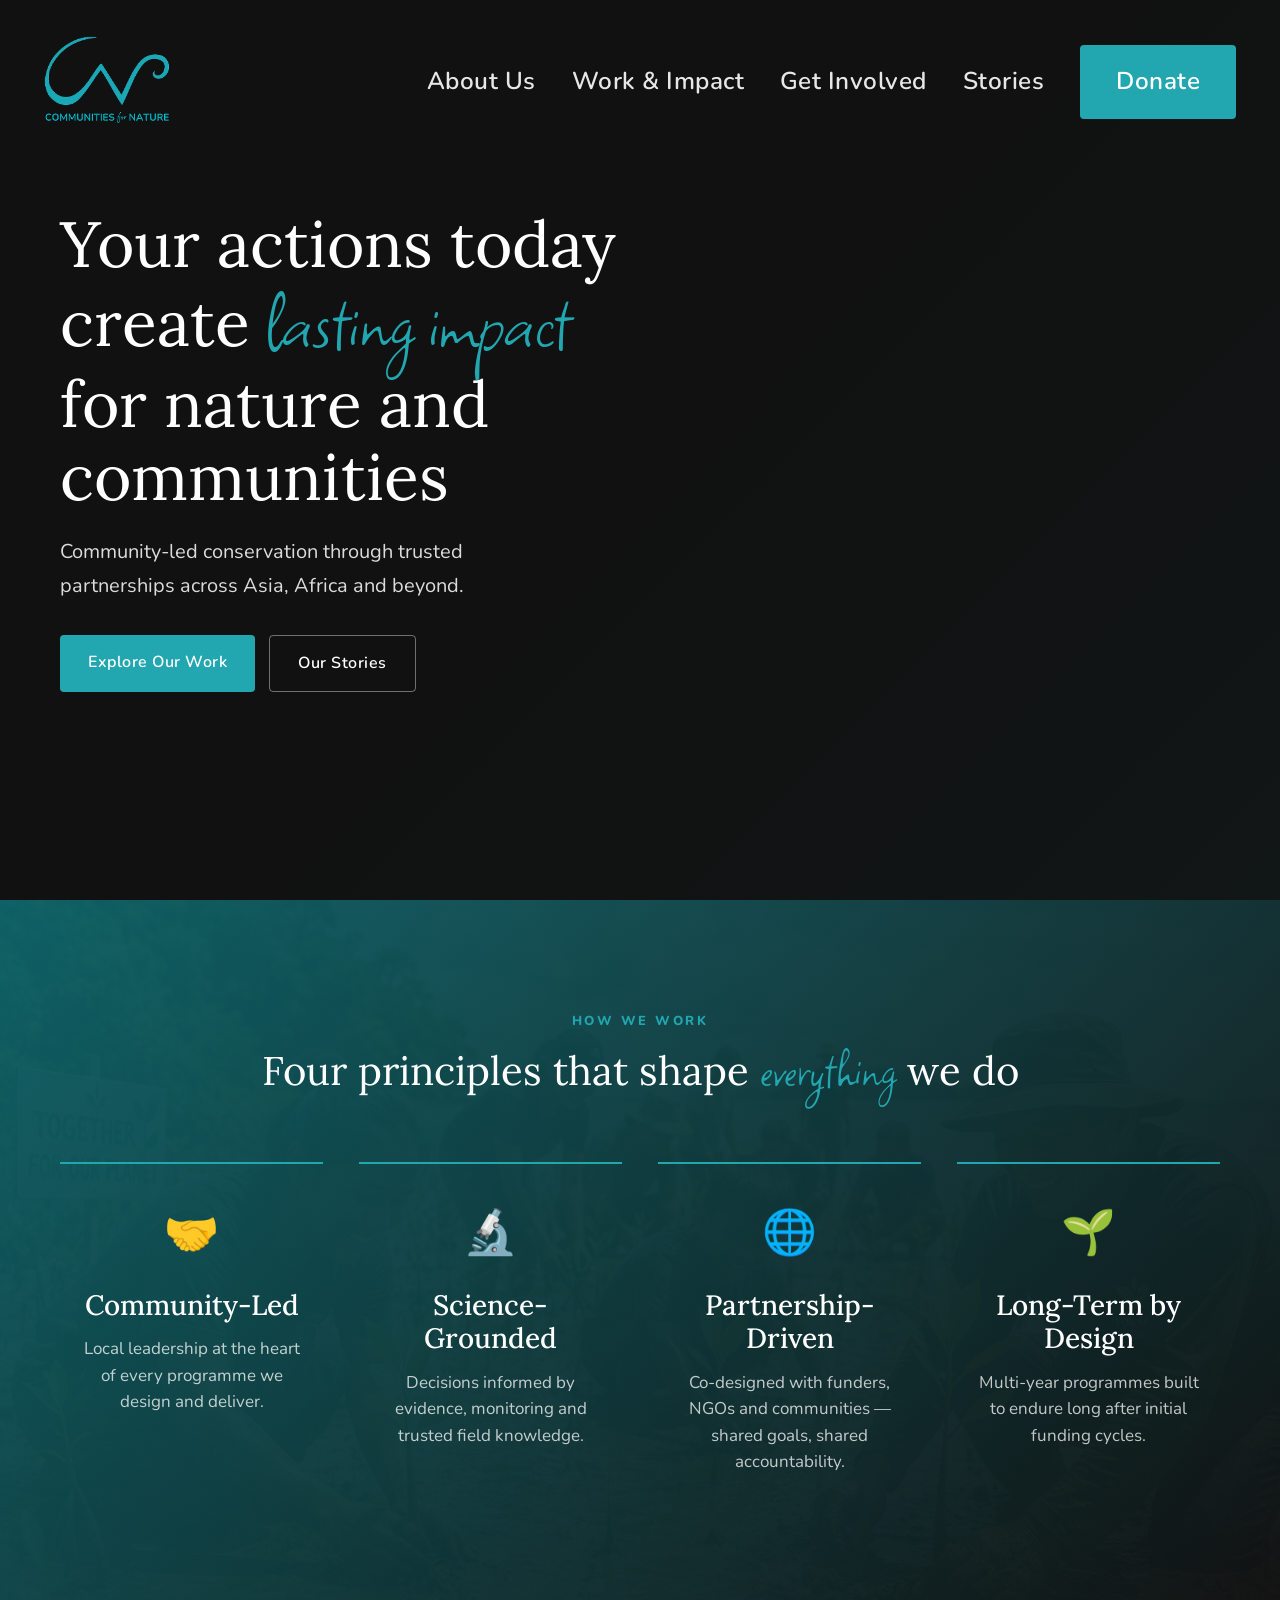
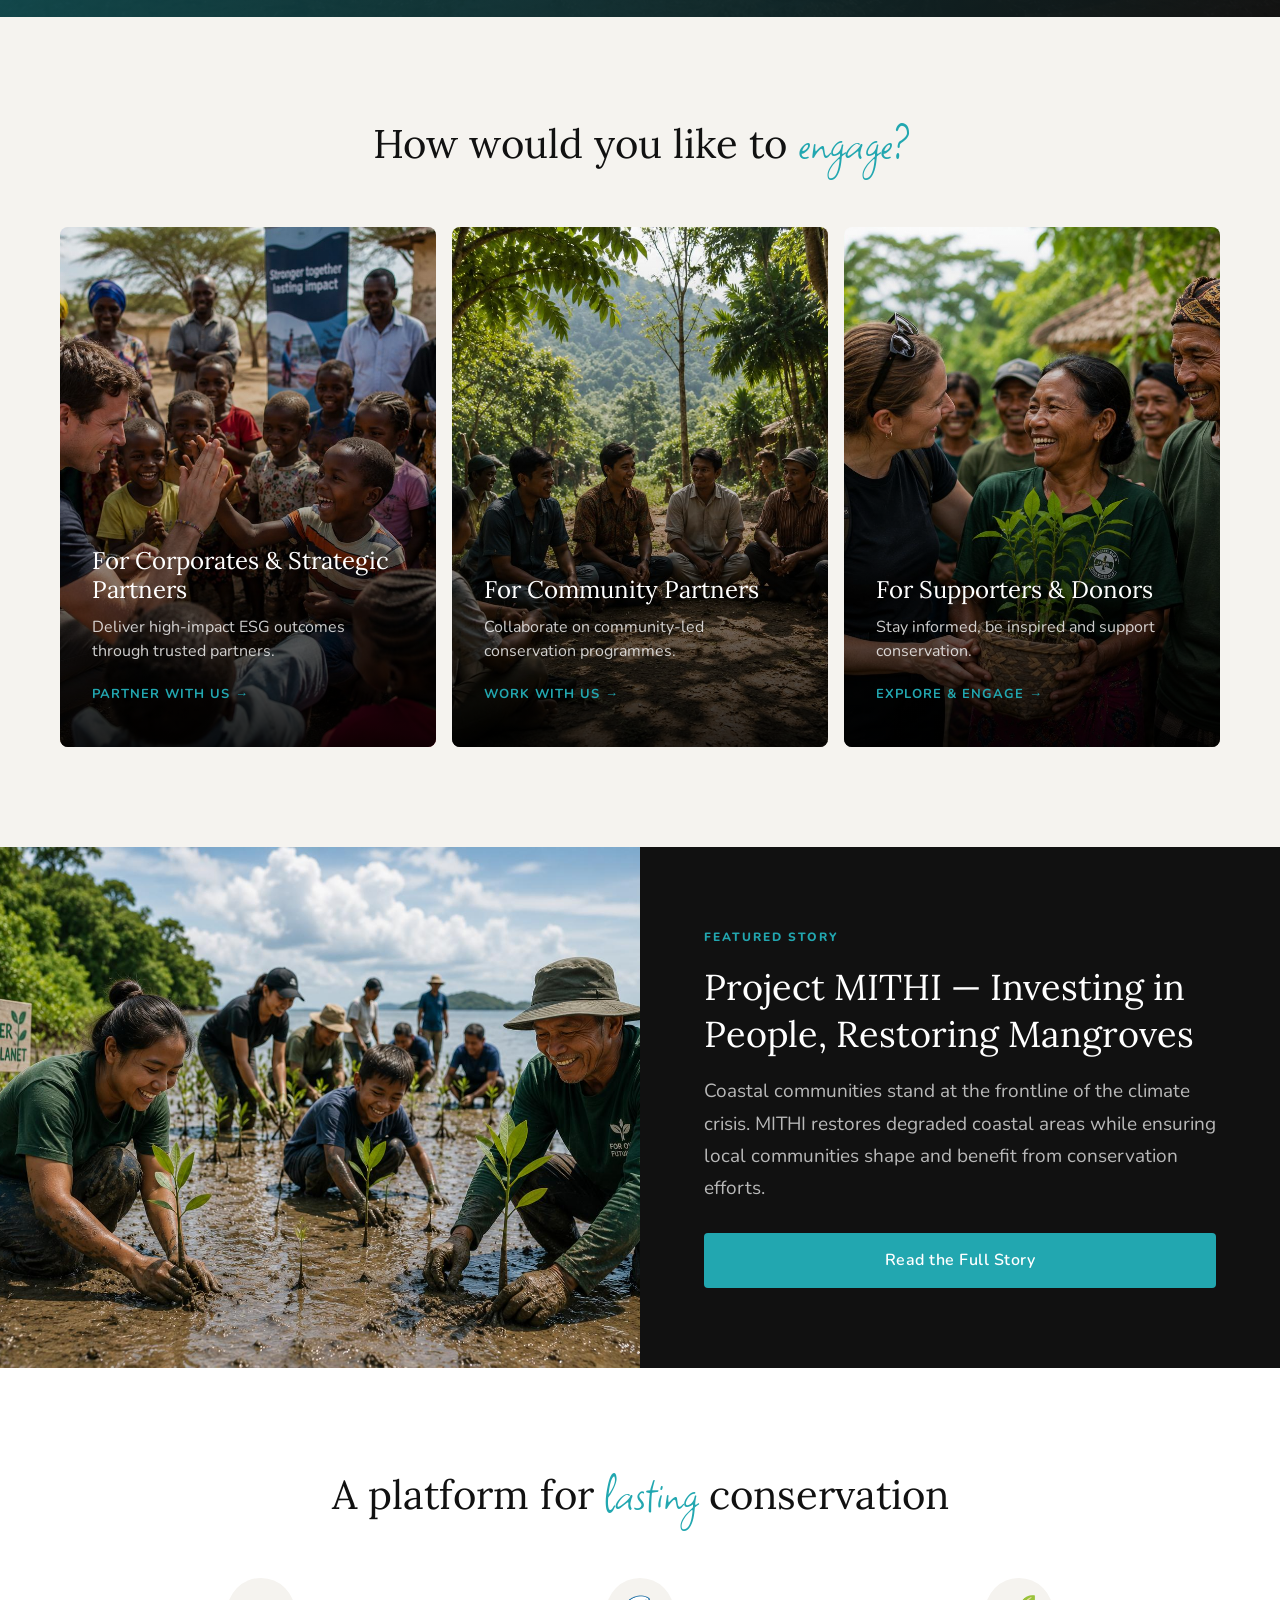
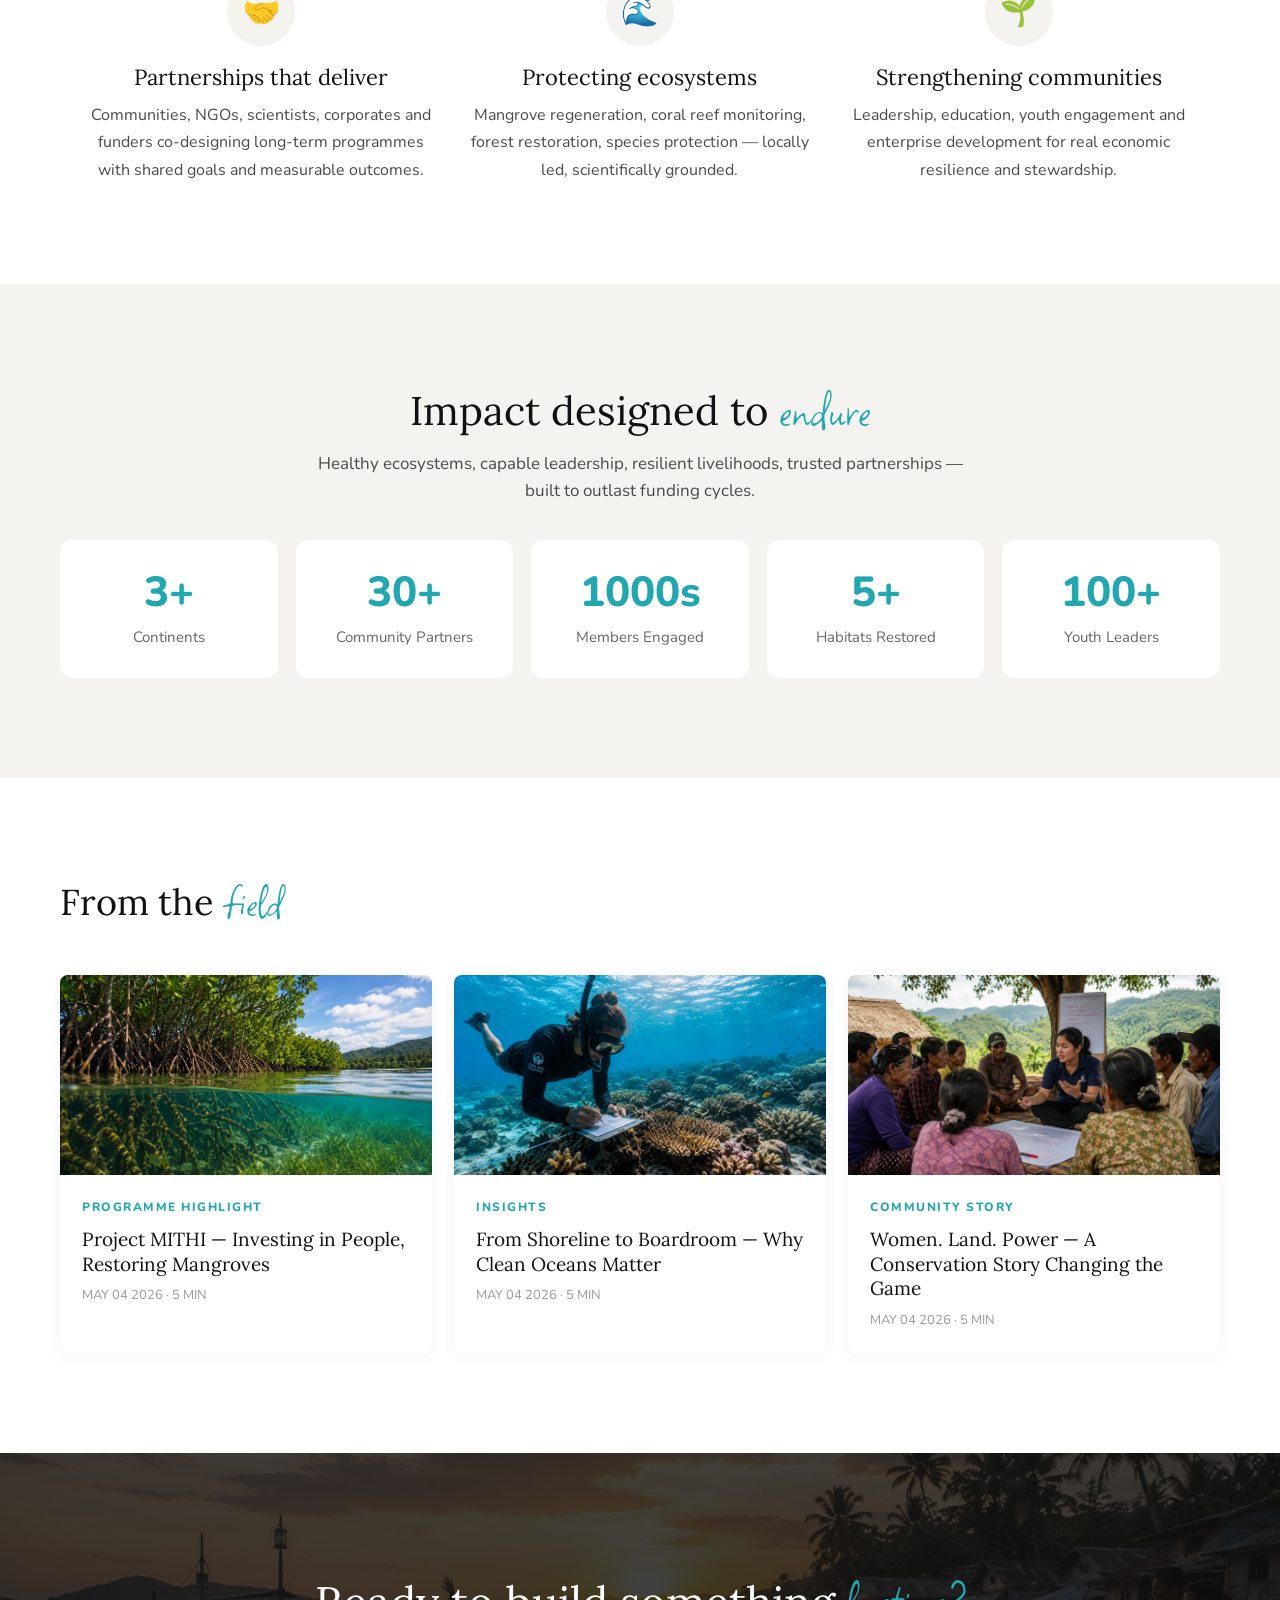
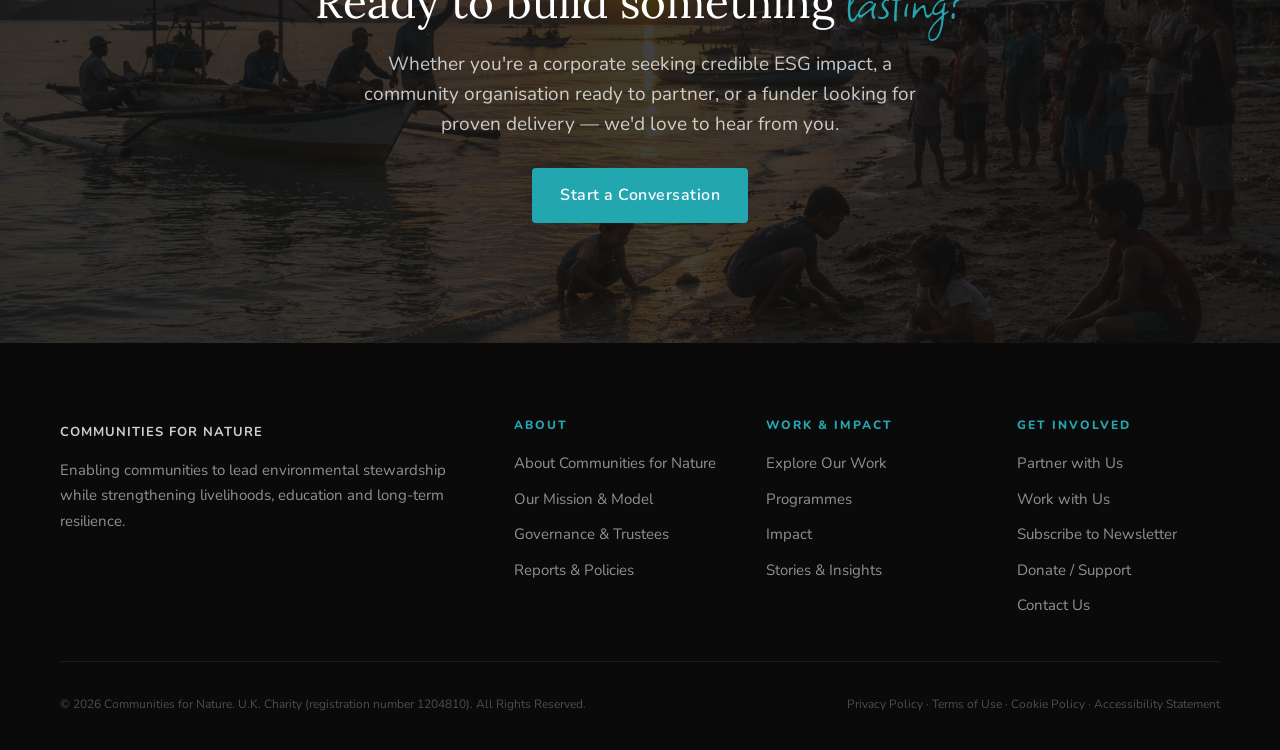
==== index.html @ cac5eaaa "Homepage: promote 'four principles' from thin statement bar to bold pillars section - Replace single" ====
<!DOCTYPE html>
<html lang="en">
<head>
    <meta charset="UTF-8">
    <meta name="viewport" content="width=device-width, initial-scale=1.0">
    <title>Communities for Nature</title>
    <link href="https://fonts.googleapis.com/css2?family=Lora:ital,wght@0,400;0,500;1,400;1,500&family=Square+Peg&family=Nunito:wght@300;400;500;600;700;800;900&display=swap" rel="stylesheet">
    <link rel="stylesheet" href="styles.css">
    <style>
        /* HOME-PAGE-ONLY STYLES (Mobile First) */

        /* HERO with video — mobile first */
        .hero {
            position: relative; min-height: 100vh;
            display: flex; align-items: center;
            background: var(--text-dark); overflow: hidden;
        }
        .hero-video {
            position: absolute; inset: 0; width: 100%; height: 100%;
            object-fit: cover; opacity: 0.75;
        }
        .hero::after {
            content: ''; position: absolute; inset: 0;
            background: linear-gradient(135deg, rgba(17,17,17,0.45) 0%, rgba(17,17,17,0.1) 50%, rgba(14,110,117,0.05) 100%);
        }
        .hero-content {
            position: relative; z-index: 2;
            padding: 100px 20px 60px;
            max-width: 720px;
        }
        .hero-content h1 {
            font-size: 36px; color: #fff;
            line-height: 1.15; margin-bottom: 20px;
        }
        .hero-content p {
            color: rgba(255,255,255,0.85);
            font-size: 17px; line-height: 1.7;
            max-width: 520px; margin-bottom: 32px;
        }
        .hero-actions { display: flex; gap: 14px; flex-wrap: wrap; }

        /* PRINCIPLES — bold pillar statements */
        .principles {
            position: relative;
            padding: 64px 20px;
            background: var(--text-dark);
            color: #fff;
            overflow: hidden;
        }
        .principles::before {
            content: ''; position: absolute; inset: 0;
            background: url('AI_images/community_mangrove_planting.jpeg') center/cover;
            opacity: 0.18; z-index: 0;
        }
        .principles::after {
            content: ''; position: absolute; inset: 0;
            background: linear-gradient(135deg, rgba(14,110,117,0.85) 0%, rgba(17,17,17,0.85) 100%);
            z-index: 0;
        }
        .principles-inner {
            position: relative; z-index: 1;
            max-width: var(--content-max); margin: 0 auto;
        }
        .principles-eyebrow {
            text-align: center;
            font-size: 13px; font-weight: 800; letter-spacing: 2.5px;
            text-transform: uppercase; color: var(--teal);
            margin-bottom: 12px;
        }
        .principles-heading {
            text-align: center; font-family: 'Lora', serif;
            font-size: 28px; line-height: 1.25;
            margin-bottom: 40px; color: #fff;
        }
        .principles-grid {
            display: grid; grid-template-columns: 1fr; gap: 24px;
        }
        .principle {
            text-align: center;
            padding: 24px 16px;
            border-top: 2px solid var(--teal);
        }
        .principle .icon {
            font-size: 36px; margin-bottom: 14px; display: block;
        }
        .principle h3 {
            font-family: 'Lora', serif; font-weight: 500;
            font-size: 24px; color: #fff;
            margin-bottom: 10px; line-height: 1.2;
        }
        .principle p {
            font-size: 16px; color: rgba(255,255,255,0.75);
            line-height: 1.55; margin: 0;
        }

        /* PATHWAYS */
        .pathways { padding: 56px 20px; background: var(--off-white); }
        .pathways h2 { font-size: 28px; text-align: center; margin-bottom: 32px; }
        .pathways-grid {
            display: grid; grid-template-columns: 1fr;
            gap: 16px; max-width: var(--content-max); margin: 0 auto;
        }

        /* IMMERSIVE STORY */
        .immersive {
            position: relative; display: grid;
            grid-template-columns: 1fr; min-height: auto;
        }
        .immersive-img { min-height: 280px; overflow: hidden; }
        .immersive-img img {
            width: 100%; height: 100%; object-fit: cover;
            min-height: 280px;
        }
        .immersive-text {
            display: flex; flex-direction: column; justify-content: center;
            padding: 48px 24px; background: var(--text-dark);
        }
        .immersive-text .tag {
            font-size: 12px; font-weight: 800; letter-spacing: 2px;
            text-transform: uppercase; color: var(--teal); margin-bottom: 16px;
        }
        .immersive-text h2 {
            font-size: 26px; color: #fff;
            margin-bottom: 18px; line-height: 1.3;
        }
        .immersive-text p {
            font-size: 17px; color: rgba(255,255,255,0.7);
            line-height: 1.7; margin-bottom: 28px;
        }

        /* PILLARS */
        .pillars { padding: 56px 20px; background: #fff; }
        .pillars-inner { max-width: 1100px; margin: 0 auto; }
        .pillars h2 { font-size: 28px; margin-bottom: 32px; text-align: center; }
        .pillars-row { display: grid; grid-template-columns: 1fr; gap: 32px; }
        .pillar-item { text-align: center; }
        .pillar-item .icon {
            width: 68px; height: 68px; margin: 0 auto 18px;
            border-radius: 50%; background: var(--off-white);
            display: flex; align-items: center; justify-content: center;
            font-size: 30px;
        }
        .pillar-item h3 { font-size: 22px; margin-bottom: 12px; }
        .pillar-item p { font-size: 16px; color: var(--text-gray); line-height: 1.7; }

        /* IMPACT SECTION (uses shared .impact-row from styles.css) */
        .impact-section { padding: 56px 20px; background: var(--off-white); }
        .impact-section h2 { font-size: 28px; text-align: center; margin-bottom: 12px; }
        .impact-section > p {
            text-align: center; font-size: 17px; color: var(--text-gray);
            max-width: 680px; margin: 0 auto 36px; line-height: 1.6;
        }

        /* MORE STORIES (uses shared .story-strip / .story-item from styles.css) */
        .more-stories { padding: 56px 20px; }
        .more-stories h2 { font-size: 28px; margin-bottom: 32px; text-align: center; }

        /* FINAL CTA */
        .final-cta {
            padding: 72px 20px; text-align: center;
            background: var(--text-dark); position: relative; overflow: hidden;
        }
        .final-cta::before {
            content: ''; position: absolute; inset: 0;
            background: url('AI_images/happy_coastal_community_fishing_boat_philippines.jpeg') center/cover;
            opacity: 0.2;
        }
        .final-cta-inner { position: relative; z-index: 2; max-width: 720px; margin: 0 auto; }
        .final-cta h2 { font-size: 30px; color: #fff; margin-bottom: 16px; }
        .final-cta p {
            color: rgba(255,255,255,0.75);
            font-size: 17px; max-width: 600px;
            margin: 0 auto 28px; line-height: 1.6;
        }

        /* TABLET (640px+) */
        @media (min-width: 640px) {
            .hero-content { padding: 130px 32px 80px; }
            .hero-content h1 { font-size: 46px; }
            .hero-content p { font-size: 19px; }
            .statement { padding: 18px 32px; gap: 24px; }
            .statement span { font-size: 13px; }
            .principles { padding: 80px 32px; }
            .principles-heading { font-size: 32px; margin-bottom: 48px; }
            .principles-grid { grid-template-columns: repeat(2, 1fr); gap: 32px; }
            .principle h3 { font-size: 26px; }
            .pathways { padding: 72px 32px; }
            .pathways h2 { font-size: 34px; }
            .pathways-grid { grid-template-columns: repeat(3, 1fr); }
            .immersive { grid-template-columns: 1fr 1fr; }
            .immersive-img { min-height: 480px; }
            .immersive-text { padding: 64px 40px; }
            .immersive-text h2 { font-size: 30px; }
            .pillars { padding: 72px 32px; }
            .pillars-row { grid-template-columns: repeat(3, 1fr); gap: 36px; }
            .impact-section { padding: 72px 32px; }
            .impact-section h2 { font-size: 34px; }
            .more-stories { padding: 72px 32px; }
            .more-stories h2 { font-size: 34px; text-align: left; }
            .final-cta { padding: 96px 32px; }
            .final-cta h2 { font-size: 36px; }
        }

        /* DESKTOP (1024px+) */
        @media (min-width: 1024px) {
            .hero-content { padding: 0 60px; }
            .hero-content h1 { font-size: clamp(48px, 5.5vw, 64px); }
            .hero-content p { font-size: 20px; }
            .statement { padding: 22px 60px; gap: 36px; }
            .principles { padding: 110px 60px; }
            .principles-heading { font-size: 40px; margin-bottom: 64px; max-width: 760px; margin-left: auto; margin-right: auto; }
            .principles-grid { grid-template-columns: repeat(4, 1fr); gap: 36px; }
            .principle { padding: 32px 20px; }
            .principle .icon { font-size: 44px; margin-bottom: 18px; }
            .principle h3 { font-size: 28px; margin-bottom: 14px; }
            .principle p { font-size: 17px; }
            .pathways { padding: 100px 60px; }
            .pathways h2 { font-size: 40px; margin-bottom: 56px; }
            .immersive-text { padding: 80px 64px; }
            .immersive-text h2 { font-size: 36px; }
            .immersive-text p { font-size: 19px; }
            .pillars { padding: 100px 60px; }
            .pillars h2 { font-size: 40px; margin-bottom: 56px; }
            .impact-section { padding: 100px 60px; }
            .impact-section h2 { font-size: 40px; }
            .more-stories { padding: 100px 60px; }
            .more-stories h2 { font-size: 36px; margin-bottom: 48px; }
            .final-cta { padding: 120px 60px; }
            .final-cta h2 { font-size: 44px; }
            .final-cta p { font-size: 19px; }
        }
    </style>
</head>
<body>

<nav>
    <div class="nav-logo"><a href="index.html"><img src="assets/logo.png" alt="Communities for Nature"></a></div>
    <div class="nav-links">
        <a href="about.html">About Us</a>
        <a href="work-and-impact.html">Work &amp; Impact</a>
        <a href="get-involved.html">Get Involved</a>
        <a href="stories.html">Stories</a>
        <a href="donate.html" class="nav-cta">Donate</a>
    </div>
    <button class="nav-hamburger" onclick="document.getElementById('mobileMenu').classList.add('open')" aria-label="Menu"><span></span><span></span><span></span></button>
</nav>

<div id="mobileMenu" class="nav-mobile-overlay">
    <button class="nav-mobile-close" onclick="this.parentElement.classList.remove('open')">&times;</button>
    <a href="index.html">Home</a>
    <a href="about.html">About Us</a>
    <a href="work-and-impact.html">Work &amp; Impact</a>
    <a href="get-involved.html">Get Involved</a>
    <a href="stories.html">Stories</a>
    <a href="contact.html">Contact</a>
    <a href="donate.html" class="nav-cta">Donate</a>
</div>

<!-- HERO -->
<section class="hero">
    <video class="hero-video" autoplay muted loop playsinline poster="https://images.unsplash.com/photo-1518837695005-2083093ee35b?w=1920&q=80&auto=format&fit=crop">
        <source src="assets/hero-ocean.mp4" type="video/mp4">
        <source src="https://videos.pexels.com/video-files/2169880/2169880-hd_1920_1080_30fps.mp4" type="video/mp4">
    </video>
    <div class="hero-content">
        <h1>Your actions today create <span class="highlight">lasting impact</span> for nature and communities</h1>
        <p>Community-led conservation through trusted partnerships across Asia, Africa and beyond.</p>
        <div class="hero-actions">
            <a href="work-and-impact.html" class="btn btn-primary">Explore Our Work</a>
            <a href="stories.html" class="btn btn-outline">Our Stories</a>
        </div>
    </div>
</section>

<!-- PRINCIPLES -->
<section class="principles">
    <div class="principles-inner">
        <p class="principles-eyebrow">How we work</p>
        <h2 class="principles-heading">Four principles that shape <span class="highlight">everything</span> we do</h2>
        <div class="principles-grid">
            <div class="principle">
                <span class="icon">🤝</span>
                <h3>Community-Led</h3>
                <p>Local leadership at the heart of every programme we design and deliver.</p>
            </div>
            <div class="principle">
                <span class="icon">🔬</span>
                <h3>Science-Grounded</h3>
                <p>Decisions informed by evidence, monitoring and trusted field knowledge.</p>
            </div>
            <div class="principle">
                <span class="icon">🌐</span>
                <h3>Partnership-Driven</h3>
                <p>Co-designed with funders, NGOs and communities — shared goals, shared accountability.</p>
            </div>
            <div class="principle">
                <span class="icon">🌱</span>
                <h3>Long-Term by Design</h3>
                <p>Multi-year programmes built to endure long after initial funding cycles.</p>
            </div>
        </div>
    </div>
</section>

<!-- PATHWAYS -->
<section class="pathways">
    <h2>How would you like to <span class="highlight">engage?</span></h2>
    <div class="pathways-grid">
        <a href="get-involved.html#partner" class="pw-card">
            <img src="AI_images/Partner_with_us_strategic_partnerships.jpeg" alt="Corporate partnership">
            <div class="pw-card-content">
                <h3>For Corporates &amp; Strategic Partners</h3>
                <p>Deliver high-impact ESG outcomes through trusted partners.</p>
                <span class="pw-link">Partner With Us →</span>
            </div>
        </a>
        <a href="get-involved.html#work" class="pw-card">
            <img src="AI_images/tropical_learning_circle_community.jpeg" alt="Community delivery">
            <div class="pw-card-content">
                <h3>For Community Partners</h3>
                <p>Collaborate on community-led conservation programmes.</p>
                <span class="pw-link">Work With Us →</span>
            </div>
        </a>
        <a href="donate.html" class="pw-card">
            <img src="AI_images/partners_and_donors.jpeg" alt="Individual supporters">
            <div class="pw-card-content">
                <h3>For Supporters &amp; Donors</h3>
                <p>Stay informed, be inspired and support conservation.</p>
                <span class="pw-link">Explore &amp; Engage →</span>
            </div>
        </a>
    </div>
</section>

<!-- IMMERSIVE STORY -->
<section class="immersive">
    <div class="immersive-img">
        <img src="AI_images/community_mangrove_planting.jpeg" alt="MITHI mangrove planting">
    </div>
    <div class="immersive-text">
        <span class="tag">Featured Story</span>
        <h2>Project MITHI — Investing in People, Restoring Mangroves</h2>
        <p>Coastal communities stand at the frontline of the climate crisis. MITHI restores degraded coastal areas while ensuring local communities shape and benefit from conservation efforts.</p>
        <a href="story-mithi.html" class="btn btn-primary">Read the Full Story</a>
    </div>
</section>

<!-- PILLARS -->
<section class="pillars">
    <div class="pillars-inner">
        <h2>A platform for <span class="highlight">lasting</span> conservation</h2>
        <div class="pillars-row">
            <div class="pillar-item">
                <div class="icon">🤝</div>
                <h3>Partnerships that deliver</h3>
                <p>Communities, NGOs, scientists, corporates and funders co-designing long-term programmes with shared goals and measurable outcomes.</p>
            </div>
            <div class="pillar-item">
                <div class="icon">🌊</div>
                <h3>Protecting ecosystems</h3>
                <p>Mangrove regeneration, coral reef monitoring, forest restoration, species protection — locally led, scientifically grounded.</p>
            </div>
            <div class="pillar-item">
                <div class="icon">🌱</div>
                <h3>Strengthening communities</h3>
                <p>Leadership, education, youth engagement and enterprise development for real economic resilience and stewardship.</p>
            </div>
        </div>
    </div>
</section>

<!-- IMPACT -->
<section class="impact-section">
    <h2>Impact designed to <span class="highlight">endure</span></h2>
    <p>Healthy ecosystems, capable leadership, resilient livelihoods, trusted partnerships — built to outlast funding cycles.</p>
    <div class="impact-row">
        <div class="impact-card"><h3>3+</h3><p>Continents</p></div>
        <div class="impact-card"><h3>30+</h3><p>Community Partners</p></div>
        <div class="impact-card"><h3>1000s</h3><p>Members Engaged</p></div>
        <div class="impact-card"><h3>5+</h3><p>Habitats Restored</p></div>
        <div class="impact-card"><h3>100+</h3><p>Youth Leaders</p></div>
    </div>
</section>

<!-- MORE STORIES -->
<section class="more-stories">
    <h2>From the <span class="highlight">field</span></h2>
    <div class="story-strip">
        <a href="story-mithi.html" class="story-item">
            <div class="story-item-img"><img src="AI_images/Mangroves_above_below_water.png" alt="MITHI mangroves"></div>
            <div class="story-item-body">
                <span class="tag">Programme Highlight</span>
                <h3>Project MITHI — Investing in People, Restoring Mangroves</h3>
                <p class="meta">MAY 04 2026 · 5 MIN</p>
            </div>
        </a>
        <div class="story-item">
            <div class="story-item-img"><img src="AI_images/tropical_reef_scientific_survey_diver.jpeg" alt="Reef science"></div>
            <div class="story-item-body">
                <span class="tag">Insights</span>
                <h3>From Shoreline to Boardroom — Why Clean Oceans Matter</h3>
                <p class="meta">MAY 04 2026 · 5 MIN</p>
            </div>
        </div>
        <div class="story-item">
            <div class="story-item-img"><img src="AI_images/community_organising_women_empowerment.jpeg" alt="Women in conservation"></div>
            <div class="story-item-body">
                <span class="tag">Community Story</span>
                <h3>Women. Land. Power — A Conservation Story Changing the Game</h3>
                <p class="meta">MAY 04 2026 · 5 MIN</p>
            </div>
        </div>
    </div>
</section>

<!-- FINAL CTA -->
<section class="final-cta">
    <div class="final-cta-inner">
        <h2>Ready to build something <span class="highlight">lasting?</span></h2>
        <p>Whether you're a corporate seeking credible ESG impact, a community organisation ready to partner, or a funder looking for proven delivery — we'd love to hear from you.</p>
        <a href="contact.html" class="btn btn-primary">Start a Conversation</a>
    </div>
</section>

<footer>
    <div class="footer-grid">
        <div class="footer-about">
            <strong class="footer-brand">COMMUNITIES FOR NATURE</strong>
            <p>Enabling communities to lead environmental stewardship while strengthening livelihoods, education and long-term resilience.</p>
        </div>
        <div class="footer-col">
            <h5>About</h5>
            <ul>
                <li><a href="about.html">About Communities for Nature</a></li>
                <li><a href="about.html">Our Mission &amp; Model</a></li>
                <li><a href="about.html">Governance &amp; Trustees</a></li>
                <li><a href="#">Reports &amp; Policies</a></li>
            </ul>
        </div>
        <div class="footer-col">
            <h5>Work &amp; Impact</h5>
            <ul>
                <li><a href="work-and-impact.html">Explore Our Work</a></li>
                <li><a href="programmes.html">Programmes</a></li>
                <li><a href="work-and-impact.html#impact">Impact</a></li>
                <li><a href="stories.html">Stories &amp; Insights</a></li>
            </ul>
        </div>
        <div class="footer-col">
            <h5>Get Involved</h5>
            <ul>
                <li><a href="get-involved.html">Partner with Us</a></li>
                <li><a href="get-involved.html#work">Work with Us</a></li>
                <li><a href="#">Subscribe to Newsletter</a></li>
                <li><a href="donate.html">Donate / Support</a></li>
                <li><a href="contact.html">Contact Us</a></li>
            </ul>
        </div>
    </div>
    <div class="footer-bottom">
        <span>© 2026 Communities for Nature. U.K. Charity (registration number 1204810). All Rights Reserved.</span>
        <span>Privacy Policy · Terms of Use · Cookie Policy · Accessibility Statement</span>
    </div>
</footer>

<script>
    window.addEventListener('scroll', () => {
        document.querySelector('nav').classList.toggle('scrolled', window.scrollY > 60);
    });
</script>
</body>
</html>
---- styles.css ----
:root {
    --teal: #22a7b0;
    --dark-teal: #0e6e75;
    --text-dark: #111111;
    --text-gray: #4a4a4a;
    --off-white: #f5f3ef;
    --content-max: 1200px;
    --narrow-max: 760px;
}

/* ============================================================
   MOBILE FIRST BASE STYLES (default = mobile)
   ============================================================ */
* { box-sizing: border-box; margin: 0; padding: 0; }
html { scroll-behavior: smooth; }
body {
    font-family: 'Nunito', sans-serif;
    color: var(--text-dark);
    background: #fff;
    font-size: 18px;
    line-height: 1.7;
    -webkit-font-smoothing: antialiased;
}
img { max-width: 100%; display: block; }
a { text-decoration: none; color: inherit; }

h1, h2, h3 { font-family: 'Lora', serif; font-weight: 400; line-height: 1.2; }
h1 { font-size: 32px; }
h2 { font-size: 26px; }
h3 { font-size: 22px; }
h4 { font-family: 'Nunito', sans-serif; font-weight: 700; font-size: 18px; }

.highlight {
    font-family: 'Square Peg', cursive;
    color: var(--teal);
    font-size: 1.35em;
    line-height: 1;
    display: inline-block;
}

/* ============================================================
   NAV (Mobile first - logo + hamburger)
   ============================================================ */
nav {
    position: fixed; top: 0; left: 0; right: 0; z-index: 100;
    display: flex; justify-content: space-between; align-items: center;
    padding: 12px 20px; transition: all 0.3s;
    background: transparent;
}
nav.scrolled { background: rgba(17,17,17,0.95); backdrop-filter: blur(12px); }
.nav-logo { display: flex; align-items: center; }
.nav-logo img { height: 64px; width: auto; }

/* Desktop nav links - hidden on mobile */
.nav-links { display: none; }

/* Mobile hamburger */
.nav-hamburger {
    display: flex; cursor: pointer; flex-direction: column; gap: 5px;
    background: none; border: none; padding: 8px;
}
.nav-hamburger span {
    display: block; width: 28px; height: 3px; background: #fff;
    border-radius: 2px;
}

/* Mobile menu overlay */
.nav-mobile-overlay {
    display: none; position: fixed; inset: 0; z-index: 200;
    background: rgba(17,17,17,0.98); flex-direction: column;
    align-items: center; justify-content: center; gap: 32px;
}
.nav-mobile-overlay.open { display: flex; }
.nav-mobile-overlay a {
    color: #fff; font-size: 22px; font-weight: 600;
    font-family: 'Nunito', sans-serif; letter-spacing: 0.5px;
}
.nav-mobile-overlay a:hover { color: var(--teal); }
.nav-mobile-overlay .nav-cta { font-size: 18px; margin-top: 12px; }
.nav-mobile-close {
    position: absolute; top: 20px; right: 24px;
    background: none; border: none; color: #fff; font-size: 36px; cursor: pointer;
}

.nav-cta { background: var(--teal); color: #fff !important; padding: 14px 32px; border-radius: 4px; font-weight: 700; }

/* ============================================================
   BUTTONS
   ============================================================ */
.btn {
    display: inline-block; padding: 14px 28px; font-size: 16px;
    font-weight: 600; letter-spacing: 0.5px; border-radius: 4px;
    transition: all 0.3s; cursor: pointer; border: none;
    text-align: center;
}
.btn-primary { background: var(--teal); color: #fff; }
.btn-primary:hover { background: var(--dark-teal); }
.btn-outline { border: 1.5px solid rgba(255,255,255,0.4); color: #fff; }
.btn-outline:hover { border-color: #fff; background: rgba(255,255,255,0.06); }
.btn-outline-dark { border: 1.5px solid var(--text-dark); color: var(--text-dark); background: transparent; }
.btn-outline-dark:hover { background: var(--text-dark); color: #fff; }
.btn-group { display: flex; gap: 14px; flex-wrap: wrap; margin-top: 28px; }

/* ============================================================
   PAGE HERO (mobile)
   ============================================================ */
.page-hero {
    position: relative; padding: 110px 20px 60px;
    background: var(--text-dark);
    display: flex; align-items: flex-end;
    background-size: cover; background-position: center;
    min-height: 360px;
}
.page-hero::after {
    content: ''; position: absolute; inset: 0;
    background: linear-gradient(to top, rgba(17,17,17,0.85) 0%, rgba(17,17,17,0.45) 60%, rgba(17,17,17,0.3) 100%);
}
.page-hero-content { max-width: 700px; position: relative; z-index: 2; }
.page-hero-content h1 { font-size: 36px; color: #fff; margin-bottom: 14px; line-height: 1.15; }
.page-hero-content p { color: rgba(255,255,255,0.85); font-size: 18px; line-height: 1.6; max-width: 580px; }

/* ============================================================
   CONTENT SECTIONS (mobile)
   ============================================================ */
.content-section { padding: 56px 20px; }
.content-section.bg-off-white { background: var(--off-white); }
.content-section.bg-dark { background: var(--text-dark); }
.content-narrow { max-width: var(--narrow-max); margin: 0 auto; }
.content-wide { max-width: var(--content-max); margin: 0 auto; }

.section-label {
    font-size: 13px; font-weight: 800; letter-spacing: 2.5px;
    text-transform: uppercase; color: var(--teal);
    margin-bottom: 14px; display: block;
}
.section-intro {
    font-size: 19px; color: var(--text-gray); line-height: 1.7;
    max-width: 700px; margin-bottom: 36px;
}
.lead { font-size: 22px; color: var(--text-gray); line-height: 1.65; }

.text-white { color: #fff; }
.text-light { color: rgba(255,255,255,0.65); }
.text-teal { color: var(--teal); }
.text-center { text-align: center; }
.text-body { font-size: 19px; color: var(--text-gray); line-height: 1.7; }
.mt-sm { margin-top: 16px; }
.mt-md { margin-top: 28px; }
.mt-lg { margin-top: 44px; }
.mb-sm { margin-bottom: 16px; }
.mb-md { margin-bottom: 28px; }
.mb-lg { margin-bottom: 44px; }
.mx-auto { margin-left: auto; margin-right: auto; }
.max-w-md { max-width: 700px; }
.align-center { align-items: center; }
.justify-center { justify-content: center; }

/* ============================================================
   CARDS (mobile)
   ============================================================ */
.card {
    background: #fff; border-radius: 12px; padding: 28px;
    border: 1px solid rgba(0,0,0,0.06);
}
.card h3 { font-size: 22px; margin-bottom: 14px; }
.card h4 { font-size: 19px; margin-bottom: 10px; }
.card p { font-size: 18px; color: var(--text-gray); line-height: 1.65; margin-bottom: 12px; }
.card p:last-child { margin-bottom: 0; }
.card-centered { text-align: center; }
.card-spaced { margin-bottom: 16px; }
.card .btn, .programme-card-body .btn { margin-top: 16px; }

.bg-dark .card { background: rgba(255,255,255,0.05); border-color: rgba(255,255,255,0.1); }
.bg-dark .card h3, .bg-dark .card h4 { color: #fff; }
.bg-dark .card p { color: rgba(255,255,255,0.65); }

/* ============================================================
   GRIDS (mobile = single column by default)
   ============================================================ */
.two-col-grid, .three-col-grid, .story-strip {
    display: grid; grid-template-columns: 1fr; gap: 20px;
}

/* ============================================================
   FEATURE IMAGE BLOCK (new, for visual breaks)
   ============================================================ */
.feature-image-block {
    position: relative;
    background-size: cover;
    background-position: center;
    min-height: 280px;
    display: flex;
    align-items: center;
    padding: 60px 20px;
}
.feature-image-block::after {
    content: ''; position: absolute; inset: 0;
    background: linear-gradient(to right, rgba(17,17,17,0.75) 0%, rgba(17,17,17,0.45) 60%, transparent 100%);
}
.feature-image-block .feature-content { position: relative; z-index: 2; max-width: 640px; color: #fff; }
.feature-image-block .feature-content h2 { color: #fff; font-size: 28px; margin-bottom: 14px; }
.feature-image-block .feature-content p { color: rgba(255,255,255,0.9); font-size: 17px; line-height: 1.6; margin-bottom: 20px; }

/* SPLIT IMAGE/TEXT — alternating */
.split-feature { display: grid; grid-template-columns: 1fr; gap: 0; background: #fff; }
.split-feature.bg-off-white { background: var(--off-white); }
.split-feature-img { min-height: 280px; background-size: cover; background-position: center; }
.split-feature-text { padding: 48px 24px; }
.split-feature-text h2 { font-size: 26px; margin-bottom: 16px; }
.split-feature-text p { font-size: 19px; line-height: 1.7; color: var(--text-gray); margin-bottom: 16px; }

/* ============================================================
   APPROACH / PILLAR ITEMS
   ============================================================ */
.approach-grid { display: grid; grid-template-columns: 1fr; gap: 20px; margin-bottom: 28px; }
.approach-item {
    padding: 24px; border-left: 3px solid var(--teal);
    background: var(--off-white); border-radius: 0 8px 8px 0;
}
.approach-item h4 { margin-bottom: 10px; font-size: 18px; }
.approach-item p { font-size: 17px; color: var(--text-gray); line-height: 1.6; }

/* ============================================================
   PARTNER LIST
   ============================================================ */
.partner-list { list-style: none; margin-top: 12px; }
.partner-list li {
    font-size: 17px; color: rgba(255,255,255,0.75);
    padding: 10px 0; border-bottom: 1px solid rgba(255,255,255,0.08);
}

/* ============================================================
   PROGRAMME CARDS
   ============================================================ */
.programme-card {
    border-radius: 12px; overflow: hidden; background: #fff;
    border: 1px solid rgba(0,0,0,0.06);
    transition: transform 0.3s, box-shadow 0.3s;
}
.programme-card:hover { transform: translateY(-4px); box-shadow: 0 12px 40px rgba(0,0,0,0.08); }
.programme-card-img { height: 200px; overflow: hidden; }
.programme-card-img img { width: 100%; height: 100%; object-fit: cover; }
.programme-card-body { padding: 24px; }
.programme-card-body .region {
    font-size: 12px; font-weight: 800; letter-spacing: 1.5px;
    text-transform: uppercase; color: var(--teal); margin-bottom: 10px;
}
.programme-card-body h3 { font-size: 22px; margin-bottom: 6px; }
.programme-card-body .subtitle { font-size: 16px; font-style: italic; color: var(--text-gray); margin-bottom: 14px; }
.programme-card-body p { font-size: 17px; color: var(--text-gray); line-height: 1.6; margin-bottom: 10px; }
.programme-card-body .meta-info { font-size: 15px; color: var(--text-gray); margin-bottom: 4px; }
.programme-card-body .meta-info strong { color: var(--text-dark); }

/* ============================================================
   STORY CARDS
   ============================================================ */
.story-item {
    border-radius: 8px; overflow: hidden; background: #fff;
    box-shadow: 0 2px 16px rgba(0,0,0,0.05); transition: transform 0.3s;
}
.story-item:hover { transform: translateY(-4px); }
.story-item-img { height: 200px; overflow: hidden; }
.story-item-img img { width: 100%; height: 100%; object-fit: cover; }
.story-item-body { padding: 22px; }
.story-item-body .tag {
    font-size: 12px; font-weight: 800; letter-spacing: 1.5px;
    text-transform: uppercase; color: var(--teal);
    margin-bottom: 10px; display: block;
}
.story-item-body h3 { font-size: 19px; margin-bottom: 8px; line-height: 1.3; }
.story-item-body .meta { font-size: 13px; color: #999; }

/* ============================================================
   IMPACT
   ============================================================ */
.impact-row { display: flex; flex-direction: column; gap: 16px; align-items: stretch; }
.impact-card {
    background: #fff; border-radius: 12px; padding: 28px;
    text-align: center;
}
.impact-card h3 {
    font-family: 'Nunito', sans-serif; font-size: 36px;
    font-weight: 800; color: var(--teal); margin-bottom: 6px;
}
.impact-card p { font-size: 15px; color: #666; }

/* ============================================================
   FILTER TABS & CATEGORY TAGS
   ============================================================ */
.filter-tabs { display: flex; gap: 10px; margin: 20px 0 32px; flex-wrap: wrap; }
.filter-tab {
    padding: 10px 22px; font-size: 13px; font-weight: 700;
    letter-spacing: 1px; text-transform: uppercase;
    border: 1.5px solid rgba(0,0,0,0.1); border-radius: 4px;
    cursor: pointer; transition: all 0.2s;
}
.filter-tab:hover, .filter-tab.active { border-color: var(--teal); color: var(--teal); }

.category-tags { display: flex; gap: 8px; flex-wrap: wrap; margin-top: 16px; }
.category-tag {
    padding: 8px 16px; font-size: 13px; font-weight: 600;
    background: rgba(34,167,176,0.1); color: var(--dark-teal);
    border-radius: 20px;
}

/* ============================================================
   FORMS
   ============================================================ */
.form-grid { display: grid; grid-template-columns: 1fr; gap: 16px; }
.form-group { margin-bottom: 8px; }
.form-group.full-width { grid-column: 1 / -1; }
.form-group label { display: block; font-size: 15px; font-weight: 600; margin-bottom: 8px; }
.form-group input, .form-group textarea, .form-group select {
    width: 100%; padding: 13px 15px;
    border: 1.5px solid rgba(0,0,0,0.1); border-radius: 4px;
    font-family: 'Nunito', sans-serif; font-size: 17px;
    transition: border-color 0.2s;
}
.form-group input:focus, .form-group textarea:focus { outline: none; border-color: var(--teal); }
.form-group textarea { min-height: 150px; resize: vertical; }
.link-teal { color: var(--teal); font-weight: 600; }

/* ============================================================
   ARTICLE
   ============================================================ */
.article-content { max-width: 720px; margin: 0 auto; }
.article-content p { font-size: 18px; line-height: 1.8; color: var(--text-gray); margin-bottom: 22px; }
.article-content h2 { font-size: 26px; margin: 40px 0 18px; }
.article-content blockquote {
    border-left: 3px solid var(--teal); margin: 32px 0; padding: 22px 26px;
    background: var(--off-white); border-radius: 0 8px 8px 0;
}
.article-content blockquote p {
    font-family: 'Lora', serif; font-size: 19px;
    font-style: italic; color: var(--text-dark); margin-bottom: 12px;
}
.article-content blockquote footer { font-size: 14px; font-weight: 600; color: var(--teal); font-style: normal; }
.article-meta { font-size: 14px; opacity: 0.7; }

/* ============================================================
   PATHWAY CARDS
   ============================================================ */
.pw-card {
    position: relative; height: 360px; border-radius: 8px;
    overflow: hidden; cursor: pointer; display: block;
}
.pw-card img { width: 100%; height: 100%; object-fit: cover; transition: transform 0.6s; }
.pw-card:hover img { transform: scale(1.06); }
.pw-card::after {
    content: ''; position: absolute; inset: 0;
    background: linear-gradient(to top, rgba(0,0,0,0.85) 0%, rgba(0,0,0,0.2) 50%, transparent 100%);
}
.pw-card-content { position: absolute; bottom: 0; left: 0; right: 0; z-index: 2; padding: 28px 22px; }
.pw-card-content h3 { font-size: 22px; color: #fff; margin-bottom: 10px; }
.pw-card-content p { font-size: 16px; color: rgba(255,255,255,0.8); line-height: 1.5; margin-bottom: 14px; }
.pw-link { font-size: 13px; font-weight: 700; letter-spacing: 1px; text-transform: uppercase; color: var(--teal); }

/* ============================================================
   DONATE
   ============================================================ */
.donate-options { display: flex; flex-direction: column; gap: 0; margin: 28px 0; }
.donate-tab {
    padding: 14px 28px; font-size: 14px; font-weight: 700;
    letter-spacing: 1px; text-transform: uppercase;
    border: 1.5px solid rgba(0,0,0,0.1); cursor: pointer;
    transition: all 0.2s; text-align: center;
}
.donate-tab.active { background: var(--teal); color: #fff; border-color: var(--teal); }

/* ============================================================
   CHECKLIST
   ============================================================ */
.checklist { list-style: none; }
.checklist li {
    padding: 8px 0; border-bottom: 1px solid rgba(0,0,0,0.06);
    font-size: 19px; color: var(--text-dark); line-height: 1.5;
}
.checklist li:last-child { border-bottom: none; }

/* ============================================================
   CTA & NEWSLETTER
   ============================================================ */
.cta-band {
    padding: 64px 20px; text-align: center;
    background: var(--text-dark); position: relative; overflow: hidden;
}
.cta-band h2 { font-size: 30px; color: #fff; margin-bottom: 14px; }
.cta-band p { color: rgba(255,255,255,0.7); font-size: 17px; max-width: 600px; margin: 0 auto 28px; line-height: 1.6; }

.newsletter-band { padding: 48px 20px; background: var(--off-white); text-align: center; }
.newsletter-band h3 { font-size: 24px; margin-bottom: 12px; }
.newsletter-band p { font-size: 17px; color: var(--text-gray); margin-bottom: 24px; max-width: 600px; margin-left: auto; margin-right: auto; }

/* ============================================================
   FOOTER
   ============================================================ */
footer { background: #0a0a0a; color: rgba(255,255,255,0.55); padding: 56px 20px 28px; }
.footer-grid {
    display: grid; grid-template-columns: 1fr; gap: 32px;
    max-width: var(--content-max); margin: 0 auto 32px;
    padding-bottom: 32px; border-bottom: 1px solid rgba(255,255,255,0.08);
}
.footer-about p { font-size: 15px; line-height: 1.7; margin-top: 12px; }
.footer-brand { color: rgba(255,255,255,0.8); font-size: 13px; letter-spacing: 1px; }
.footer-col h5 {
    font-size: 12px; font-weight: 800; letter-spacing: 2px;
    text-transform: uppercase; color: var(--teal); margin-bottom: 16px;
}
.footer-col ul { list-style: none; }
.footer-col ul li { margin-bottom: 10px; font-size: 15px; }
.footer-col ul li a:hover { color: #fff; }
.footer-bottom {
    max-width: var(--content-max); margin: 24px auto 0;
    display: flex; flex-direction: column; gap: 10px;
    font-size: 12px; opacity: 0.5;
}

/* ============================================================
   TABLET BREAKPOINT (640px+)
   ============================================================ */
@media (min-width: 640px) {
    body { font-size: 18px; }
    h1 { font-size: 40px; }
    h2 { font-size: 30px; }
    h3 { font-size: 24px; }

    nav { padding: 14px 28px; }
    .nav-logo img { height: 80px; }

    .page-hero { padding: 130px 32px 70px; min-height: 420px; }
    .page-hero-content h1 { font-size: 48px; }
    .page-hero-content p { font-size: 20px; }

    .content-section { padding: 72px 32px; }

    .two-col-grid { grid-template-columns: 1fr 1fr; gap: 28px; }
    .story-strip { grid-template-columns: 1fr 1fr; gap: 22px; }

    .feature-image-block { min-height: 340px; padding: 80px 40px; }
    .feature-image-block .feature-content h2 { font-size: 34px; }

    .split-feature { grid-template-columns: 1fr 1fr; }
    .split-feature-img { min-height: 100%; }
    .split-feature-text { padding: 64px 40px; }

    .impact-row { flex-direction: row; flex-wrap: wrap; justify-content: center; gap: 18px; }
    .impact-card { flex: 1; min-width: 160px; max-width: 220px; }

    .donate-options { flex-direction: row; }
    .donate-tab:first-child { border-radius: 4px 0 0 4px; }
    .donate-tab:last-child { border-radius: 0 4px 4px 0; }

    .footer-grid { grid-template-columns: 1fr 1fr; }
    .footer-bottom { flex-direction: row; justify-content: space-between; }

    .pw-card { height: 440px; }
}

/* ============================================================
   DESKTOP BREAKPOINT (1024px+)
   ============================================================ */
@media (min-width: 1024px) {
    body { font-size: 18px; }
    h1 { font-size: 48px; }
    h2 { font-size: 36px; }
    h3 { font-size: 26px; }

    nav { padding: 18px 44px; }
    .nav-logo img { height: clamp(96px, 10vw, 128px); }
    .nav-links {
        display: flex; gap: clamp(24px, 2.8vw, 44px); align-items: center;
    }
    .nav-links a {
        color: rgba(255,255,255,0.9);
        font-size: clamp(20px, 1.9vw, 26px);
        font-weight: 600; letter-spacing: 0.5px;
        transition: color 0.2s;
    }
    .nav-cta { padding: 16px 36px; font-size: clamp(18px, 1.6vw, 22px); }
    .nav-links a:hover, .nav-links a.active { color: #fff; }
    .nav-hamburger { display: none; }

    .page-hero { padding: 170px 60px 90px; min-height: 480px; }
    .page-hero-content h1 { font-size: 60px; }
    .page-hero-content p { font-size: 21px; }

    .content-section { padding: 96px 60px; }

    .three-col-grid { grid-template-columns: repeat(3, 1fr); gap: 28px; }
    .story-strip { grid-template-columns: repeat(3, 1fr); }

    .approach-grid { grid-template-columns: repeat(auto-fit, minmax(280px, 1fr)); gap: 24px; }

    .feature-image-block { min-height: 420px; padding: 100px 60px; }
    .feature-image-block .feature-content h2 { font-size: 40px; }
    .feature-image-block .feature-content p { font-size: 19px; }

    .split-feature-text { padding: 80px 60px; }
    .split-feature-text h2 { font-size: 34px; }

    .pw-card { height: 520px; }
    .pw-card-content { padding: 40px 32px; }
    .pw-card-content h3 { font-size: 24px; }

    .impact-card h3 { font-size: 42px; }

    .article-content p { font-size: 19px; }
    .article-content h2 { font-size: 32px; }

    .footer-grid { grid-template-columns: 2fr 1fr 1fr 1fr; gap: 48px; }
    footer { padding: 72px 60px 36px; }

    .cta-band { padding: 100px 60px; }
    .cta-band h2 { font-size: 40px; }
    .cta-band p { font-size: 19px; }
}

/* ============================================================
   LARGE DESKTOP (1280px+)
   ============================================================ */
@media (min-width: 1280px) {
    h1 { font-size: 56px; }
    .page-hero-content h1 { font-size: 68px; }
}
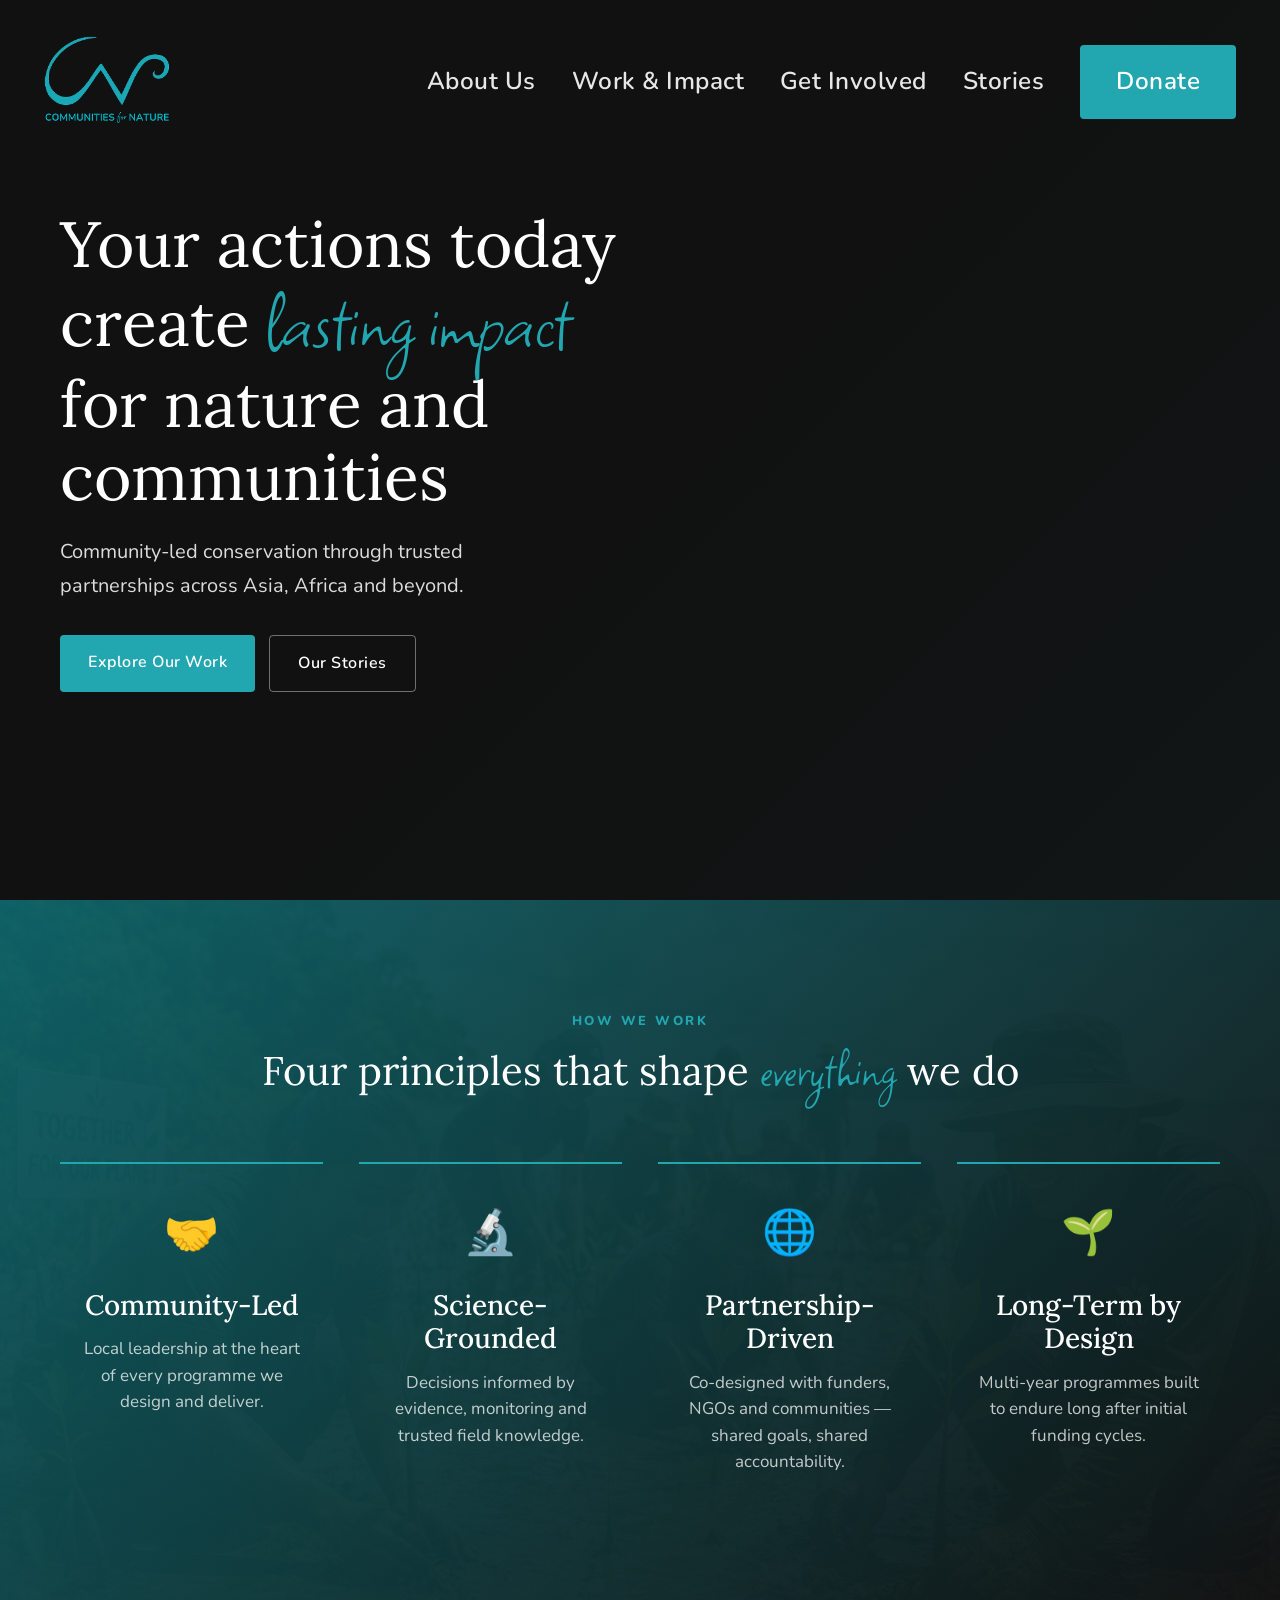
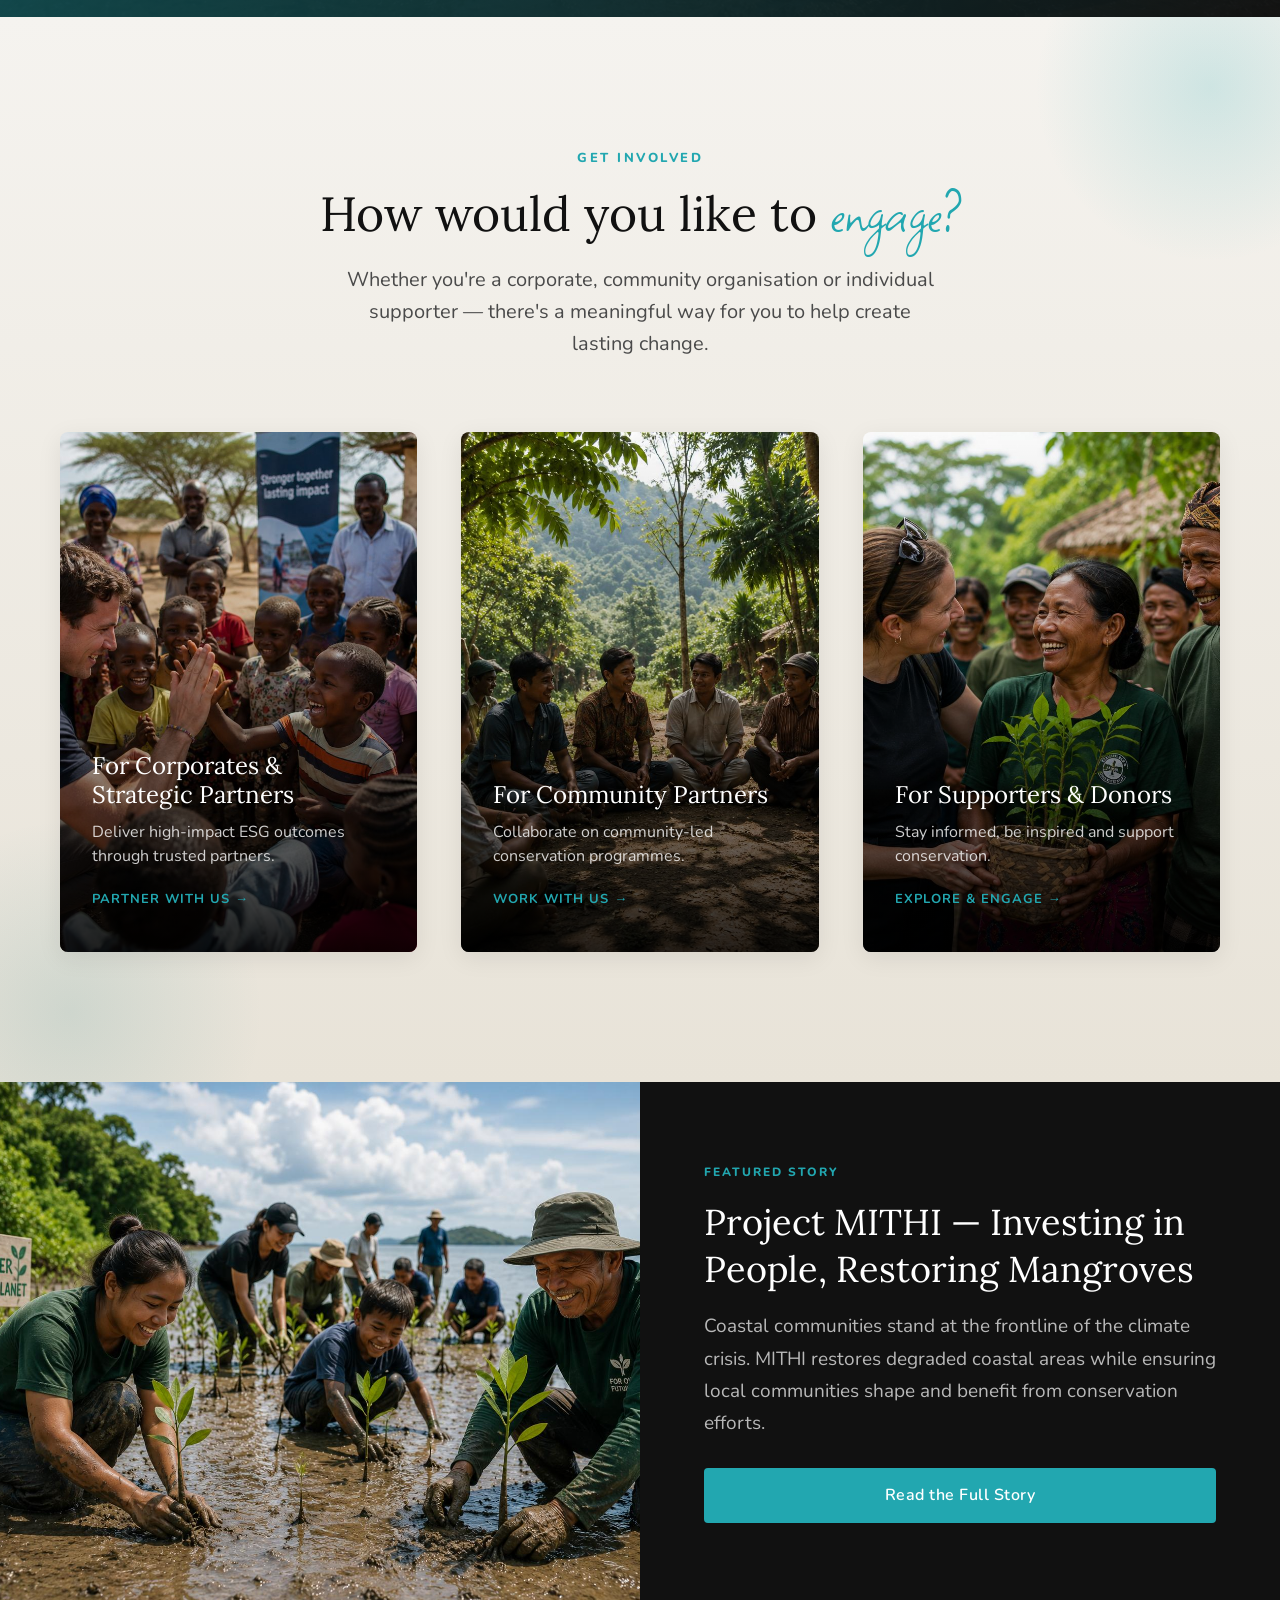
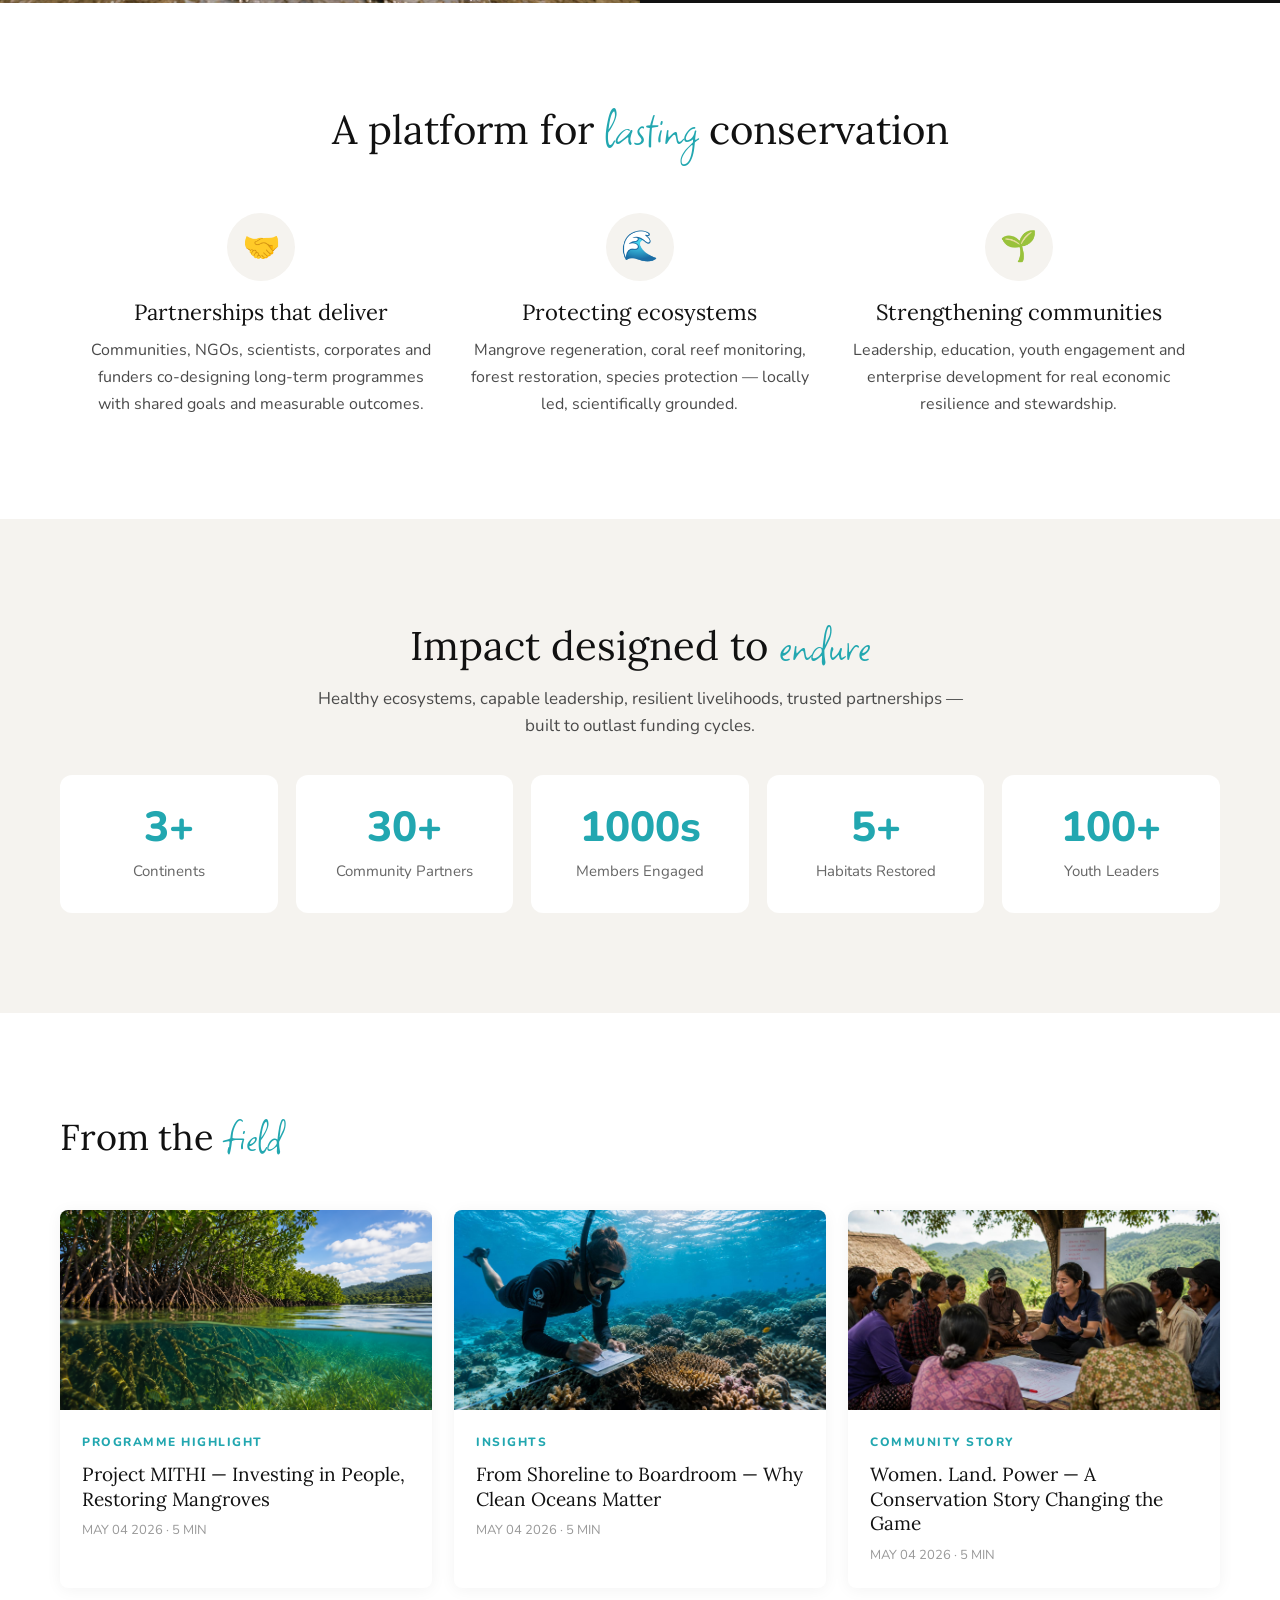
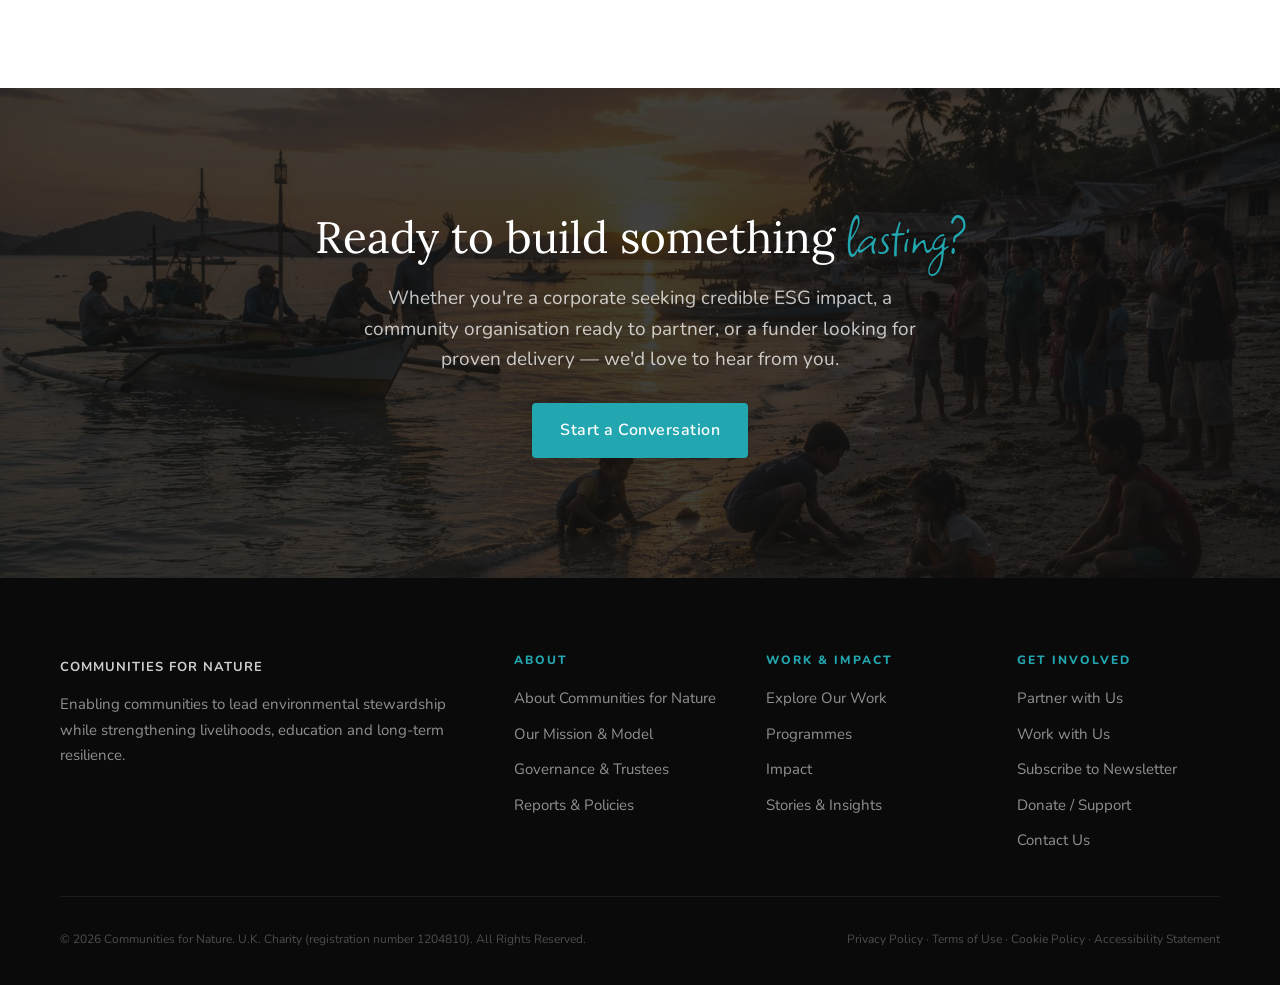
==== commit d8aa3d7f: "Homepage: redesign 'How would you like to engage' pathways section This is a critical conversion sec" ====
--- a/index.html
+++ b/index.html
@@ -93,12 +93,59 @@
             line-height: 1.55; margin: 0;
         }
 
-        /* PATHWAYS */
-        .pathways { padding: 56px 20px; background: var(--off-white); }
-        .pathways h2 { font-size: 28px; text-align: center; margin-bottom: 32px; }
+        /* PATHWAYS — featured engagement section */
+        .pathways {
+            position: relative;
+            padding: 72px 20px;
+            background: linear-gradient(180deg, var(--off-white) 0%, #e8e3d8 100%);
+            overflow: hidden;
+        }
+        .pathways::before {
+            content: ''; position: absolute;
+            top: -120px; right: -120px;
+            width: 380px; height: 380px;
+            background: radial-gradient(circle, rgba(34,167,176,0.18) 0%, transparent 65%);
+            z-index: 0; pointer-events: none;
+        }
+        .pathways::after {
+            content: ''; position: absolute;
+            bottom: -140px; left: -140px;
+            width: 420px; height: 420px;
+            background: radial-gradient(circle, rgba(14,110,117,0.12) 0%, transparent 65%);
+            z-index: 0; pointer-events: none;
+        }
+        .pathways-inner {
+            position: relative; z-index: 1;
+            max-width: var(--content-max); margin: 0 auto;
+        }
+        .pathways-eyebrow {
+            text-align: center;
+            font-size: 13px; font-weight: 800; letter-spacing: 2.5px;
+            text-transform: uppercase; color: var(--teal);
+            margin-bottom: 12px;
+        }
+        .pathways h2 {
+            font-size: 30px; text-align: center;
+            margin-bottom: 14px; line-height: 1.2;
+        }
+        .pathways-intro {
+            text-align: center; max-width: 600px;
+            margin: 0 auto 40px;
+            font-size: 17px; color: var(--text-gray);
+            line-height: 1.6;
+        }
         .pathways-grid {
             display: grid; grid-template-columns: 1fr;
-            gap: 16px; max-width: var(--content-max); margin: 0 auto;
+            gap: 28px;
+        }
+        /* Card lift on hover, more shadow */
+        .pathways .pw-card {
+            box-shadow: 0 6px 24px rgba(0,0,0,0.08);
+            transition: transform 0.4s ease, box-shadow 0.4s ease;
+        }
+        .pathways .pw-card:hover {
+            transform: translateY(-8px);
+            box-shadow: 0 18px 44px rgba(0,0,0,0.18);
         }
 
         /* IMMERSIVE STORY */
@@ -184,9 +231,10 @@
             .principles-heading { font-size: 32px; margin-bottom: 48px; }
             .principles-grid { grid-template-columns: repeat(2, 1fr); gap: 32px; }
             .principle h3 { font-size: 26px; }
-            .pathways { padding: 72px 32px; }
-            .pathways h2 { font-size: 34px; }
-            .pathways-grid { grid-template-columns: repeat(3, 1fr); }
+            .pathways { padding: 96px 32px; }
+            .pathways h2 { font-size: 38px; margin-bottom: 16px; }
+            .pathways-intro { font-size: 19px; margin-bottom: 56px; }
+            .pathways-grid { grid-template-columns: repeat(3, 1fr); gap: 32px; }
             .immersive { grid-template-columns: 1fr 1fr; }
             .immersive-img { min-height: 480px; }
             .immersive-text { padding: 64px 40px; }
@@ -214,8 +262,10 @@
             .principle .icon { font-size: 44px; margin-bottom: 18px; }
             .principle h3 { font-size: 28px; margin-bottom: 14px; }
             .principle p { font-size: 17px; }
-            .pathways { padding: 100px 60px; }
-            .pathways h2 { font-size: 40px; margin-bottom: 56px; }
+            .pathways { padding: 130px 60px; }
+            .pathways h2 { font-size: 48px; margin-bottom: 18px; }
+            .pathways-intro { font-size: 20px; margin-bottom: 72px; }
+            .pathways-grid { gap: 44px; }
             .immersive-text { padding: 80px 64px; }
             .immersive-text h2 { font-size: 36px; }
             .immersive-text p { font-size: 19px; }
@@ -304,32 +354,36 @@
 
 <!-- PATHWAYS -->
 <section class="pathways">
-    <h2>How would you like to <span class="highlight">engage?</span></h2>
-    <div class="pathways-grid">
-        <a href="get-involved.html#partner" class="pw-card">
-            <img src="AI_images/Partner_with_us_strategic_partnerships.jpeg" alt="Corporate partnership">
-            <div class="pw-card-content">
-                <h3>For Corporates &amp; Strategic Partners</h3>
-                <p>Deliver high-impact ESG outcomes through trusted partners.</p>
-                <span class="pw-link">Partner With Us →</span>
-            </div>
-        </a>
-        <a href="get-involved.html#work" class="pw-card">
-            <img src="AI_images/tropical_learning_circle_community.jpeg" alt="Community delivery">
-            <div class="pw-card-content">
-                <h3>For Community Partners</h3>
-                <p>Collaborate on community-led conservation programmes.</p>
-                <span class="pw-link">Work With Us →</span>
-            </div>
-        </a>
-        <a href="donate.html" class="pw-card">
-            <img src="AI_images/partners_and_donors.jpeg" alt="Individual supporters">
-            <div class="pw-card-content">
-                <h3>For Supporters &amp; Donors</h3>
-                <p>Stay informed, be inspired and support conservation.</p>
-                <span class="pw-link">Explore &amp; Engage →</span>
-            </div>
-        </a>
+    <div class="pathways-inner">
+        <p class="pathways-eyebrow">Get Involved</p>
+        <h2>How would you like to <span class="highlight">engage?</span></h2>
+        <p class="pathways-intro">Whether you're a corporate, community organisation or individual supporter — there's a meaningful way for you to help create lasting change.</p>
+        <div class="pathways-grid">
+            <a href="get-involved.html#partner" class="pw-card">
+                <img src="AI_images/Partner_with_us_strategic_partnerships.jpeg" alt="Corporate partnership">
+                <div class="pw-card-content">
+                    <h3>For Corporates &amp; Strategic Partners</h3>
+                    <p>Deliver high-impact ESG outcomes through trusted partners.</p>
+                    <span class="pw-link">Partner With Us →</span>
+                </div>
+            </a>
+            <a href="get-involved.html#work" class="pw-card">
+                <img src="AI_images/tropical_learning_circle_community.jpeg" alt="Community delivery">
+                <div class="pw-card-content">
+                    <h3>For Community Partners</h3>
+                    <p>Collaborate on community-led conservation programmes.</p>
+                    <span class="pw-link">Work With Us →</span>
+                </div>
+            </a>
+            <a href="donate.html" class="pw-card">
+                <img src="AI_images/partners_and_donors.jpeg" alt="Individual supporters">
+                <div class="pw-card-content">
+                    <h3>For Supporters &amp; Donors</h3>
+                    <p>Stay informed, be inspired and support conservation.</p>
+                    <span class="pw-link">Explore &amp; Engage →</span>
+                </div>
+            </a>
+        </div>
     </div>
 </section>
 
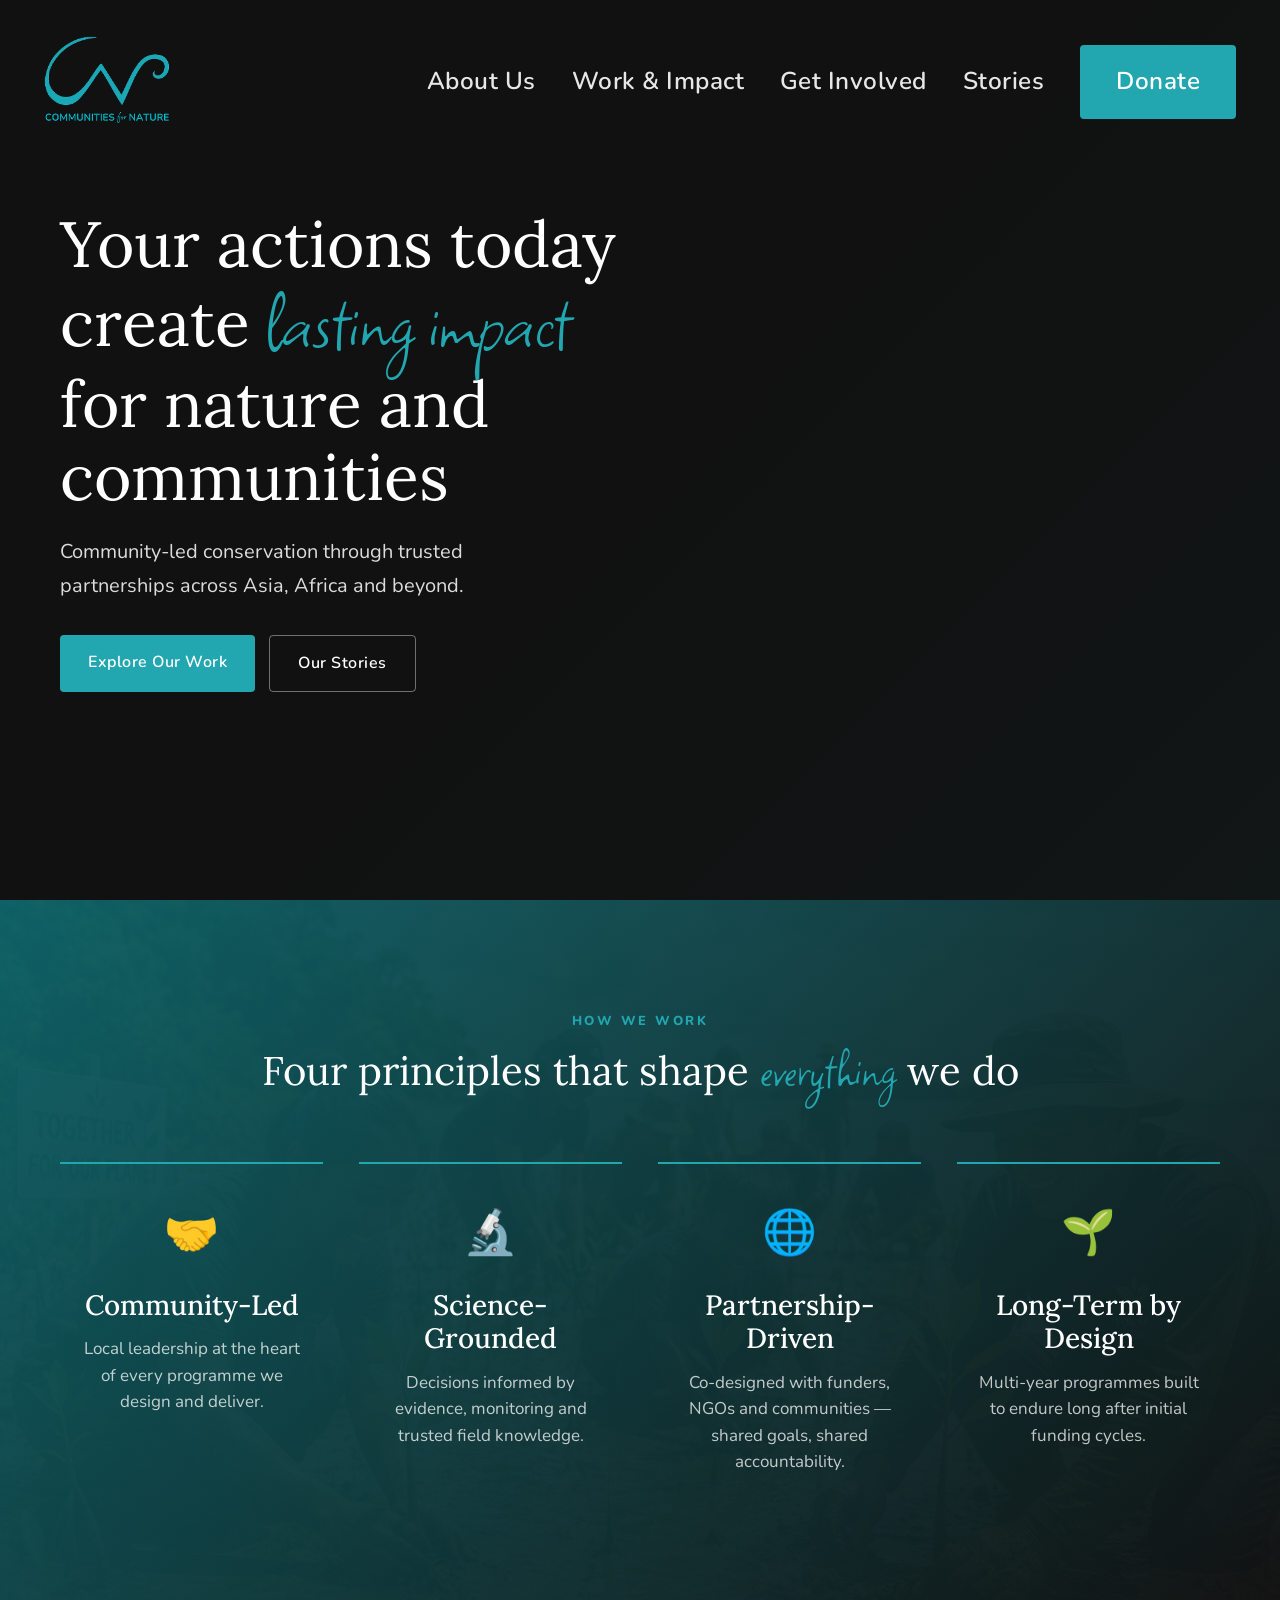
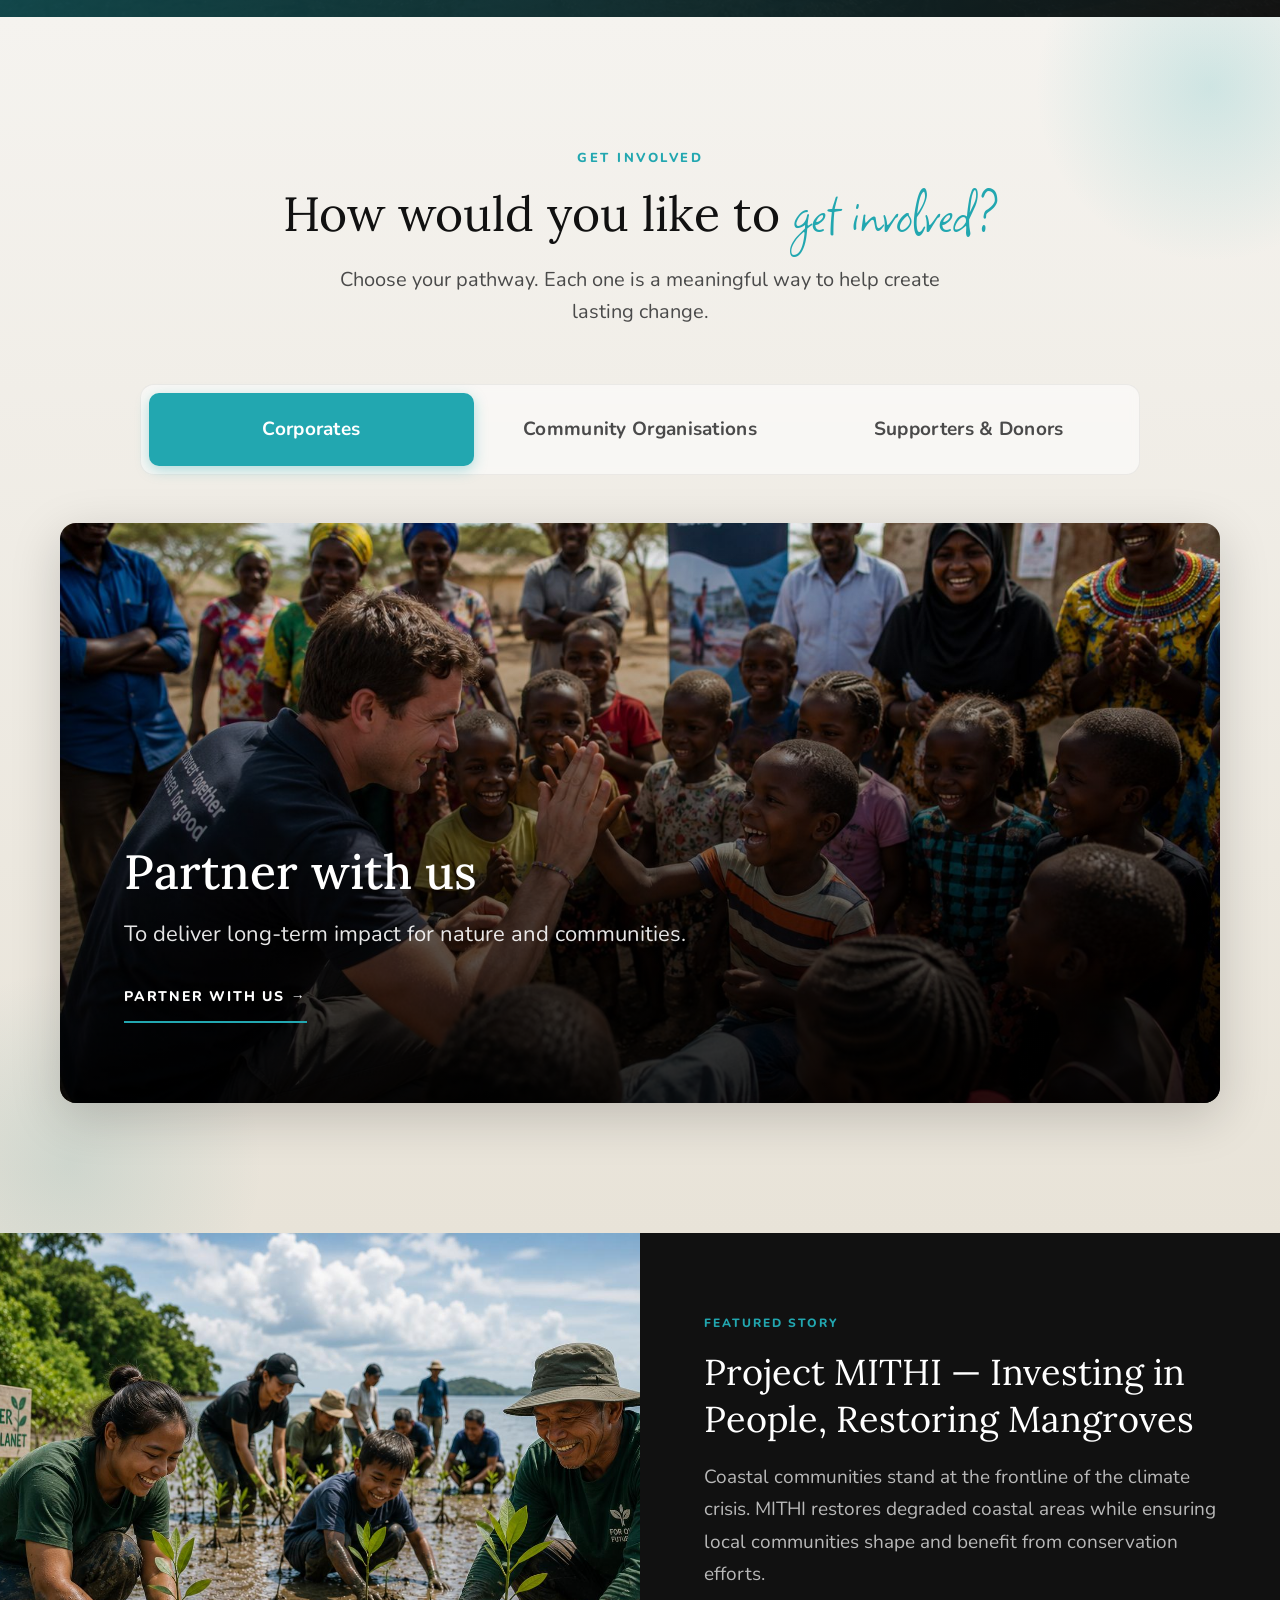
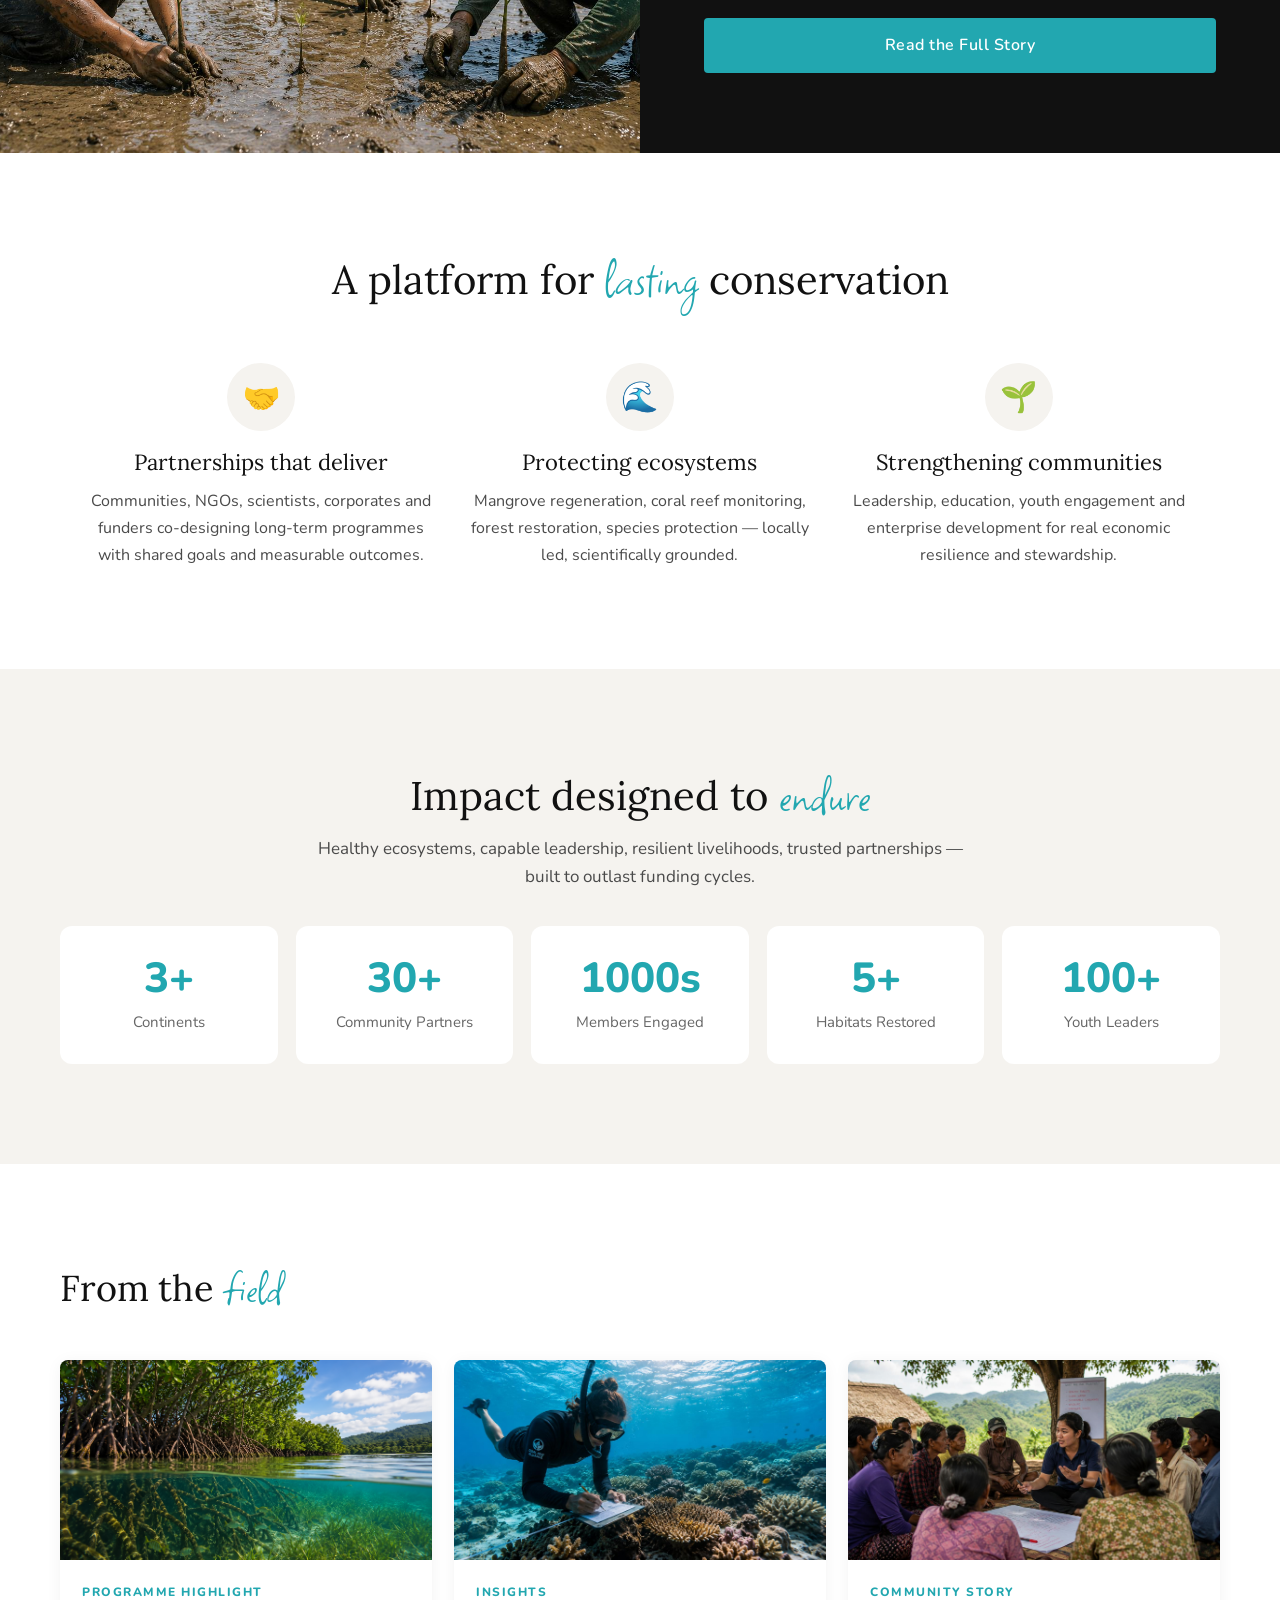
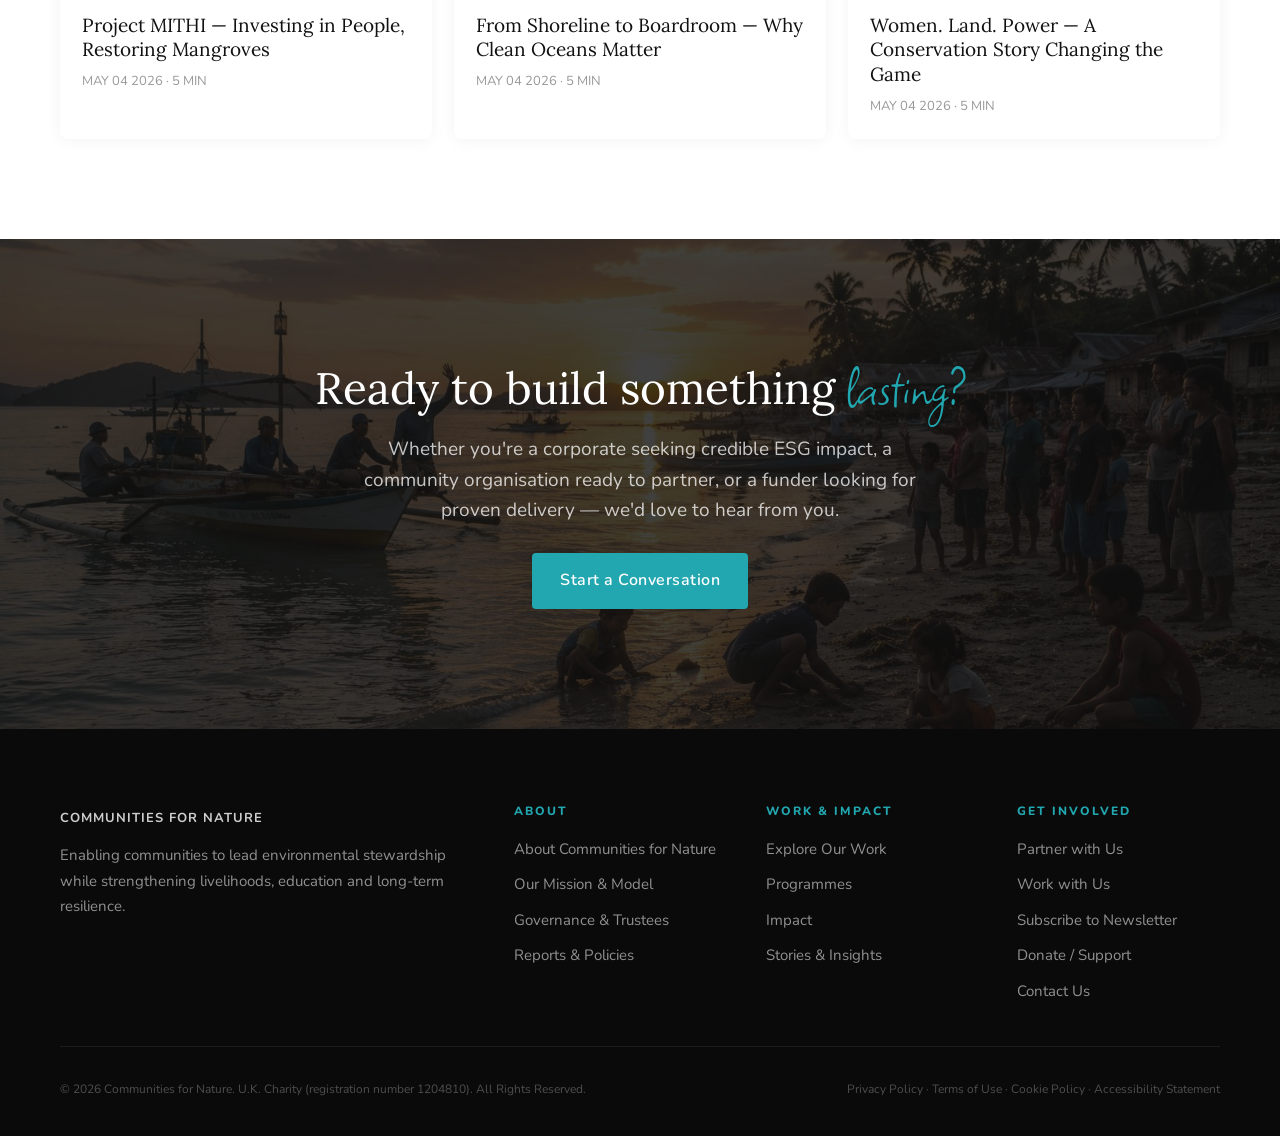
==== commit 05b44260: "Homepage: redesign engagement section as audience selector + immersive panels The new pattern is muc" ====
--- a/index.html
+++ b/index.html
@@ -130,23 +130,70 @@
         }
         .pathways-intro {
             text-align: center; max-width: 600px;
-            margin: 0 auto 40px;
+            margin: 0 auto 36px;
             font-size: 17px; color: var(--text-gray);
             line-height: 1.6;
         }
-        .pathways-grid {
-            display: grid; grid-template-columns: 1fr;
-            gap: 28px;
-        }
-        /* Card lift on hover, more shadow */
-        .pathways .pw-card {
-            box-shadow: 0 6px 24px rgba(0,0,0,0.08);
-            transition: transform 0.4s ease, box-shadow 0.4s ease;
-        }
-        .pathways .pw-card:hover {
-            transform: translateY(-8px);
-            box-shadow: 0 18px 44px rgba(0,0,0,0.18);
-        }
+
+        /* AUDIENCE SELECTOR — 3 clean clear pathways */
+        .audience-selector {
+            display: flex; flex-direction: column;
+            gap: 6px; margin-bottom: 28px;
+            background: rgba(255,255,255,0.55);
+            border: 1px solid rgba(0,0,0,0.06);
+            border-radius: 14px; padding: 8px;
+            backdrop-filter: blur(4px);
+        }
+        .audience-tab {
+            background: transparent; border: none;
+            padding: 18px 22px; cursor: pointer;
+            font-family: 'Nunito', sans-serif;
+            font-size: 17px; font-weight: 700;
+            color: var(--text-gray); letter-spacing: 0.3px;
+            border-radius: 10px; transition: all 0.3s;
+            text-align: center; line-height: 1.3;
+        }
+        .audience-tab:hover { color: var(--dark-teal); background: rgba(34,167,176,0.08); }
+        .audience-tab.active { background: var(--teal); color: #fff; box-shadow: 0 4px 14px rgba(34,167,176,0.35); }
+
+        /* IMMERSIVE PANEL */
+        .audience-panels {
+            position: relative; border-radius: 16px; overflow: hidden;
+            box-shadow: 0 14px 50px rgba(0,0,0,0.18);
+        }
+        .audience-panel {
+            display: none; position: relative;
+            min-height: 380px; background-size: cover; background-position: center;
+            text-decoration: none; color: #fff;
+            transition: opacity 0.5s ease;
+        }
+        .audience-panel.active { display: flex; align-items: flex-end; animation: fadeInPanel 0.5s ease; }
+        @keyframes fadeInPanel { from { opacity: 0.3; transform: scale(1.01); } to { opacity: 1; transform: scale(1); } }
+        .audience-panel::after {
+            content: ''; position: absolute; inset: 0;
+            background: linear-gradient(to top, rgba(0,0,0,0.85) 0%, rgba(0,0,0,0.35) 60%, transparent 100%);
+        }
+        .audience-panel-content {
+            position: relative; z-index: 2;
+            padding: 36px 28px; max-width: 600px;
+        }
+        .audience-panel-content h3 {
+            font-family: 'Lora', serif; font-weight: 500;
+            font-size: 26px; color: #fff;
+            margin-bottom: 12px; line-height: 1.2;
+        }
+        .audience-panel-content p {
+            font-size: 17px; color: rgba(255,255,255,0.9);
+            line-height: 1.5; margin-bottom: 22px;
+        }
+        .audience-cta {
+            display: inline-block; font-size: 13px;
+            font-weight: 800; letter-spacing: 1.8px;
+            text-transform: uppercase; color: #fff;
+            padding: 12px 0; border-bottom: 2px solid var(--teal);
+            transition: border-color 0.3s, padding 0.3s;
+        }
+        .audience-panel:hover .audience-cta { border-bottom-color: #fff; padding-right: 8px; }
 
         /* IMMERSIVE STORY */
         .immersive {
@@ -233,8 +280,13 @@
             .principle h3 { font-size: 26px; }
             .pathways { padding: 96px 32px; }
             .pathways h2 { font-size: 38px; margin-bottom: 16px; }
-            .pathways-intro { font-size: 19px; margin-bottom: 56px; }
-            .pathways-grid { grid-template-columns: repeat(3, 1fr); gap: 32px; }
+            .pathways-intro { font-size: 19px; margin-bottom: 44px; }
+            .audience-selector { flex-direction: row; gap: 4px; max-width: 880px; margin-left: auto; margin-right: auto; margin-bottom: 36px; }
+            .audience-tab { flex: 1; font-size: 17px; padding: 20px 16px; }
+            .audience-panel { min-height: 460px; }
+            .audience-panel-content { padding: 56px 48px; max-width: 640px; }
+            .audience-panel-content h3 { font-size: 36px; margin-bottom: 14px; }
+            .audience-panel-content p { font-size: 19px; }
             .immersive { grid-template-columns: 1fr 1fr; }
             .immersive-img { min-height: 480px; }
             .immersive-text { padding: 64px 40px; }
@@ -264,8 +316,14 @@
             .principle p { font-size: 17px; }
             .pathways { padding: 130px 60px; }
             .pathways h2 { font-size: 48px; margin-bottom: 18px; }
-            .pathways-intro { font-size: 20px; margin-bottom: 72px; }
-            .pathways-grid { gap: 44px; }
+            .pathways-intro { font-size: 20px; margin-bottom: 56px; }
+            .audience-selector { max-width: 1000px; margin-bottom: 48px; }
+            .audience-tab { font-size: 19px; padding: 24px 20px; }
+            .audience-panel { min-height: 580px; }
+            .audience-panel-content { padding: 80px 64px; max-width: 760px; }
+            .audience-panel-content h3 { font-size: 48px; margin-bottom: 18px; }
+            .audience-panel-content p { font-size: 22px; }
+            .audience-cta { font-size: 14px; }
             .immersive-text { padding: 80px 64px; }
             .immersive-text h2 { font-size: 36px; }
             .immersive-text p { font-size: 19px; }
@@ -356,31 +414,38 @@
 <section class="pathways">
     <div class="pathways-inner">
         <p class="pathways-eyebrow">Get Involved</p>
-        <h2>How would you like to <span class="highlight">engage?</span></h2>
-        <p class="pathways-intro">Whether you're a corporate, community organisation or individual supporter — there's a meaningful way for you to help create lasting change.</p>
-        <div class="pathways-grid">
-            <a href="get-involved.html#partner" class="pw-card">
-                <img src="AI_images/Partner_with_us_strategic_partnerships.jpeg" alt="Corporate partnership">
-                <div class="pw-card-content">
-                    <h3>For Corporates &amp; Strategic Partners</h3>
-                    <p>Deliver high-impact ESG outcomes through trusted partners.</p>
-                    <span class="pw-link">Partner With Us →</span>
+        <h2>How would you like to <span class="highlight">get involved?</span></h2>
+        <p class="pathways-intro">Choose your pathway. Each one is a meaningful way to help create lasting change.</p>
+
+        <div class="audience-selector" role="tablist">
+            <button class="audience-tab active" data-target="corporates" role="tab" aria-selected="true">Corporates</button>
+            <button class="audience-tab" data-target="community" role="tab" aria-selected="false">Community Organisations</button>
+            <button class="audience-tab" data-target="supporters" role="tab" aria-selected="false">Supporters &amp; Donors</button>
+        </div>
+
+        <div class="audience-panels">
+            <a href="get-involved.html#partner" class="audience-panel active" id="panel-corporates"
+               style="background-image: url('AI_images/Partner_with_us_strategic_partnerships.jpeg');">
+                <div class="audience-panel-content">
+                    <h3>Partner with us</h3>
+                    <p>To deliver long-term impact for nature and communities.</p>
+                    <span class="audience-cta">Partner With Us →</span>
                 </div>
             </a>
-            <a href="get-involved.html#work" class="pw-card">
-                <img src="AI_images/tropical_learning_circle_community.jpeg" alt="Community delivery">
-                <div class="pw-card-content">
-                    <h3>For Community Partners</h3>
-                    <p>Collaborate on community-led conservation programmes.</p>
-                    <span class="pw-link">Work With Us →</span>
+            <a href="get-involved.html#work" class="audience-panel" id="panel-community"
+               style="background-image: url('AI_images/tropical_learning_circle_community.jpeg');">
+                <div class="audience-panel-content">
+                    <h3>Collaborate with us</h3>
+                    <p>To strengthen local solutions for people and planet.</p>
+                    <span class="audience-cta">Work With Us →</span>
                 </div>
             </a>
-            <a href="donate.html" class="pw-card">
-                <img src="AI_images/partners_and_donors.jpeg" alt="Individual supporters">
-                <div class="pw-card-content">
-                    <h3>For Supporters &amp; Donors</h3>
-                    <p>Stay informed, be inspired and support conservation.</p>
-                    <span class="pw-link">Explore &amp; Engage →</span>
+            <a href="donate.html" class="audience-panel" id="panel-supporters"
+               style="background-image: url('AI_images/Mother_child_tropical_shoreline.jpeg');">
+                <div class="audience-panel-content">
+                    <h3>Help support community-driven conservation</h3>
+                    <p>Around the world.</p>
+                    <span class="audience-cta">Explore &amp; Engage →</span>
                 </div>
             </a>
         </div>
@@ -522,6 +587,18 @@
     window.addEventListener('scroll', () => {
         document.querySelector('nav').classList.toggle('scrolled', window.scrollY > 60);
     });
+    // Audience pathway tabs — swap immersive panel
+    document.querySelectorAll('.audience-tab').forEach(tab => {
+        tab.addEventListener('click', () => {
+            const target = tab.dataset.target;
+            document.querySelectorAll('.audience-tab').forEach(t => {
+                t.classList.remove('active'); t.setAttribute('aria-selected', 'false');
+            });
+            document.querySelectorAll('.audience-panel').forEach(p => p.classList.remove('active'));
+            tab.classList.add('active'); tab.setAttribute('aria-selected', 'true');
+            document.getElementById('panel-' + target).classList.add('active');
+        });
+    });
 </script>
 </body>
 </html>
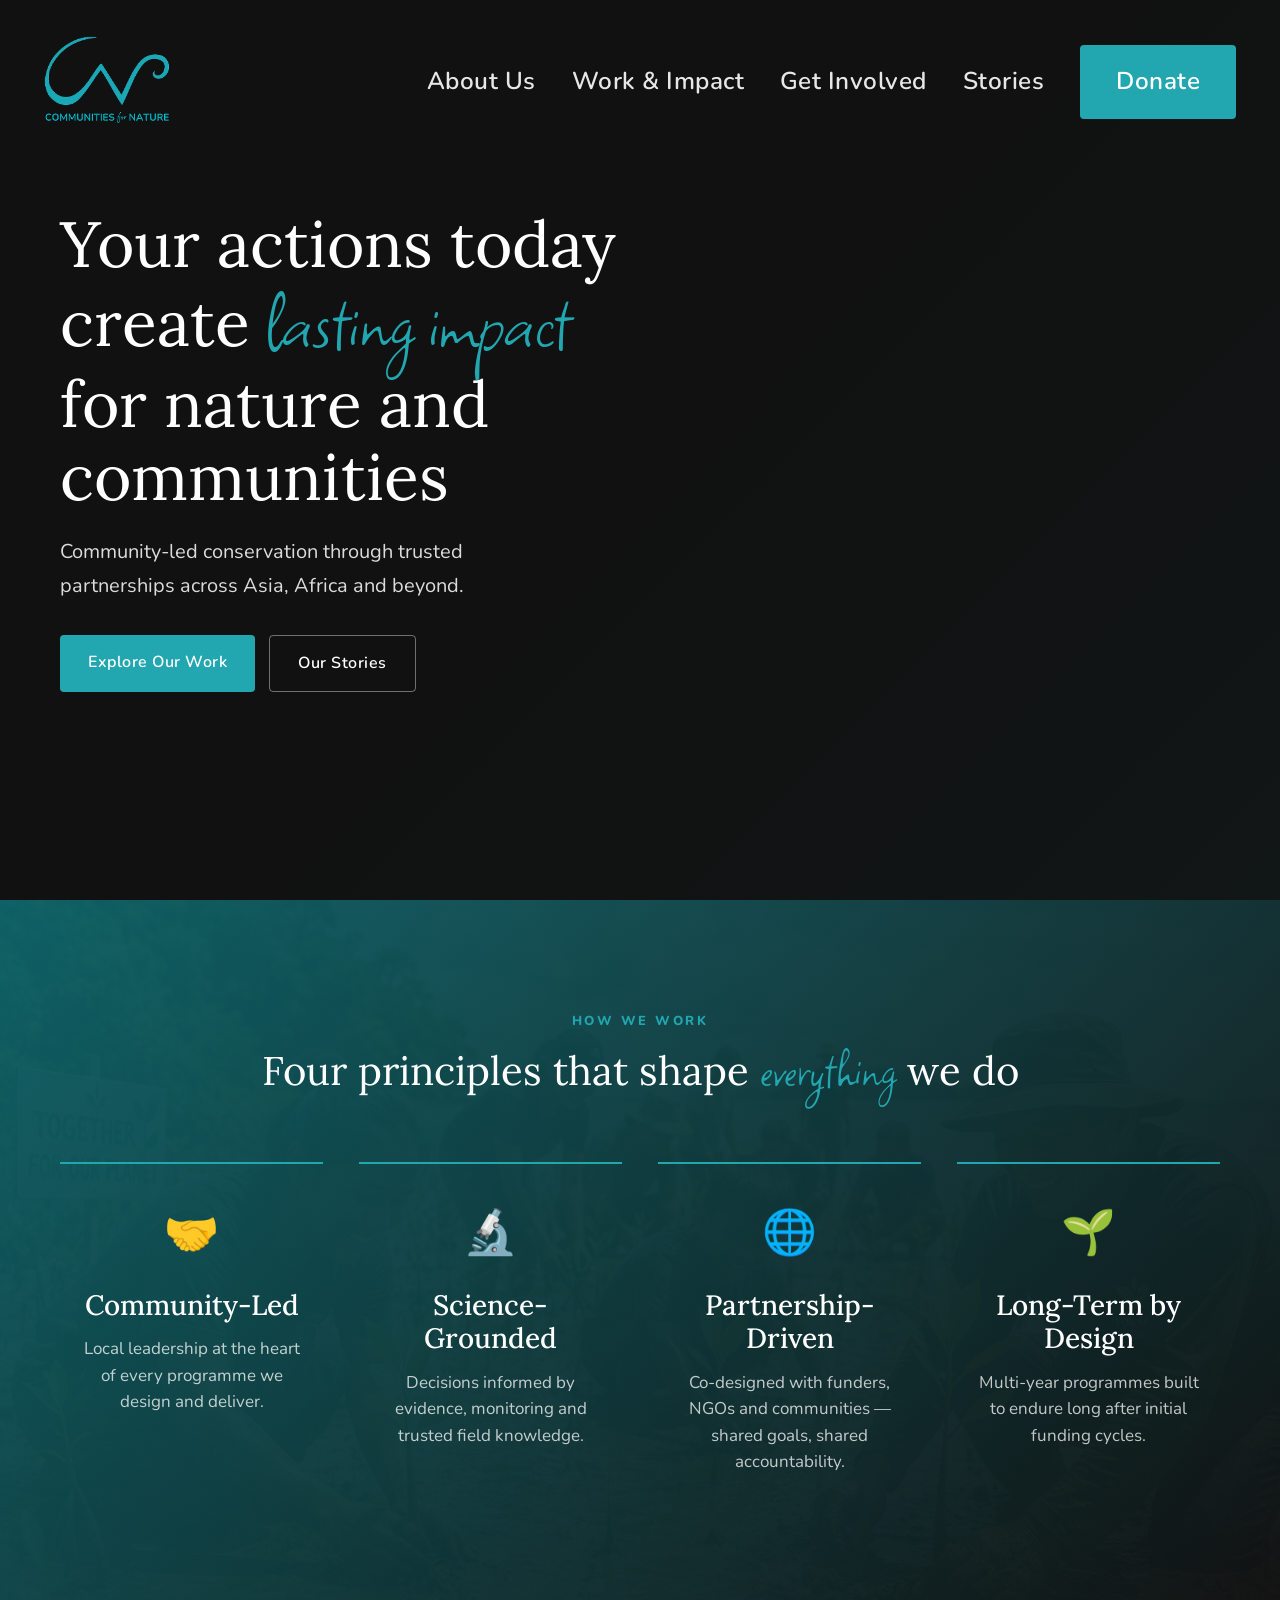
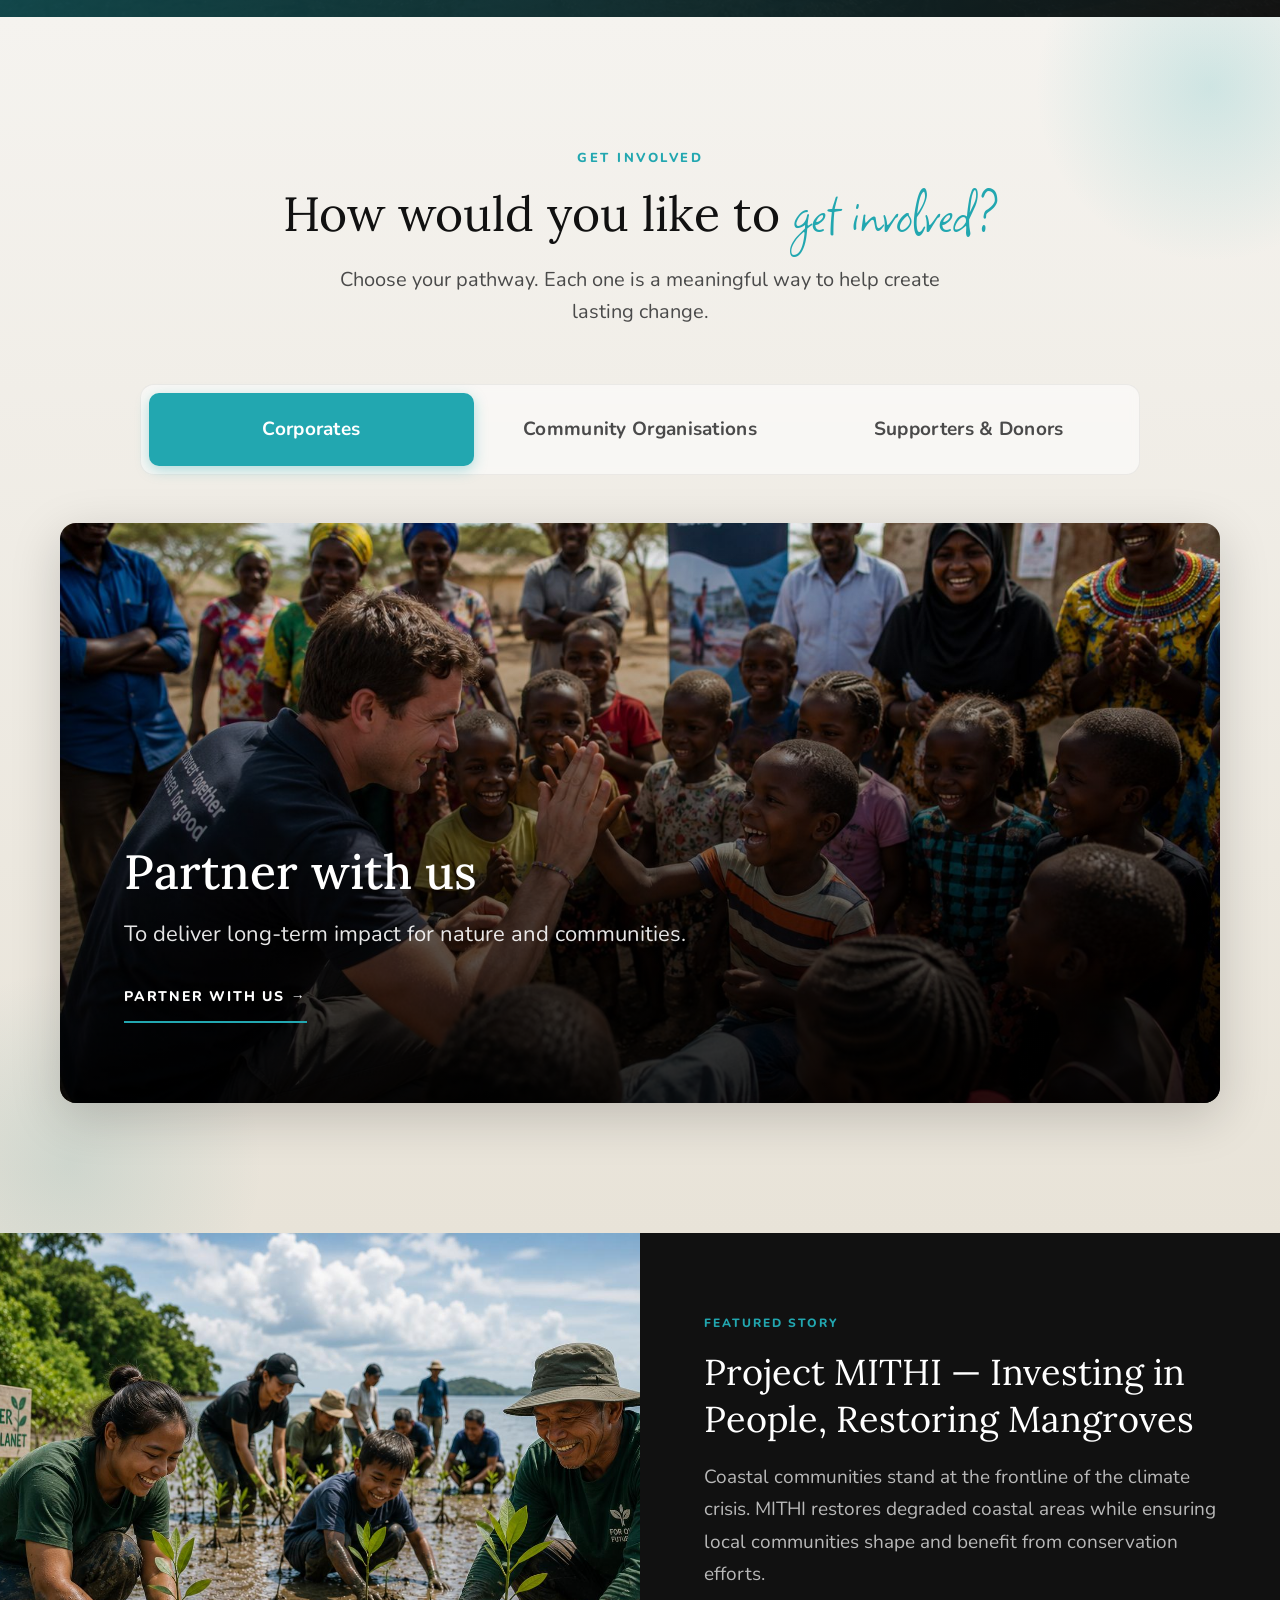
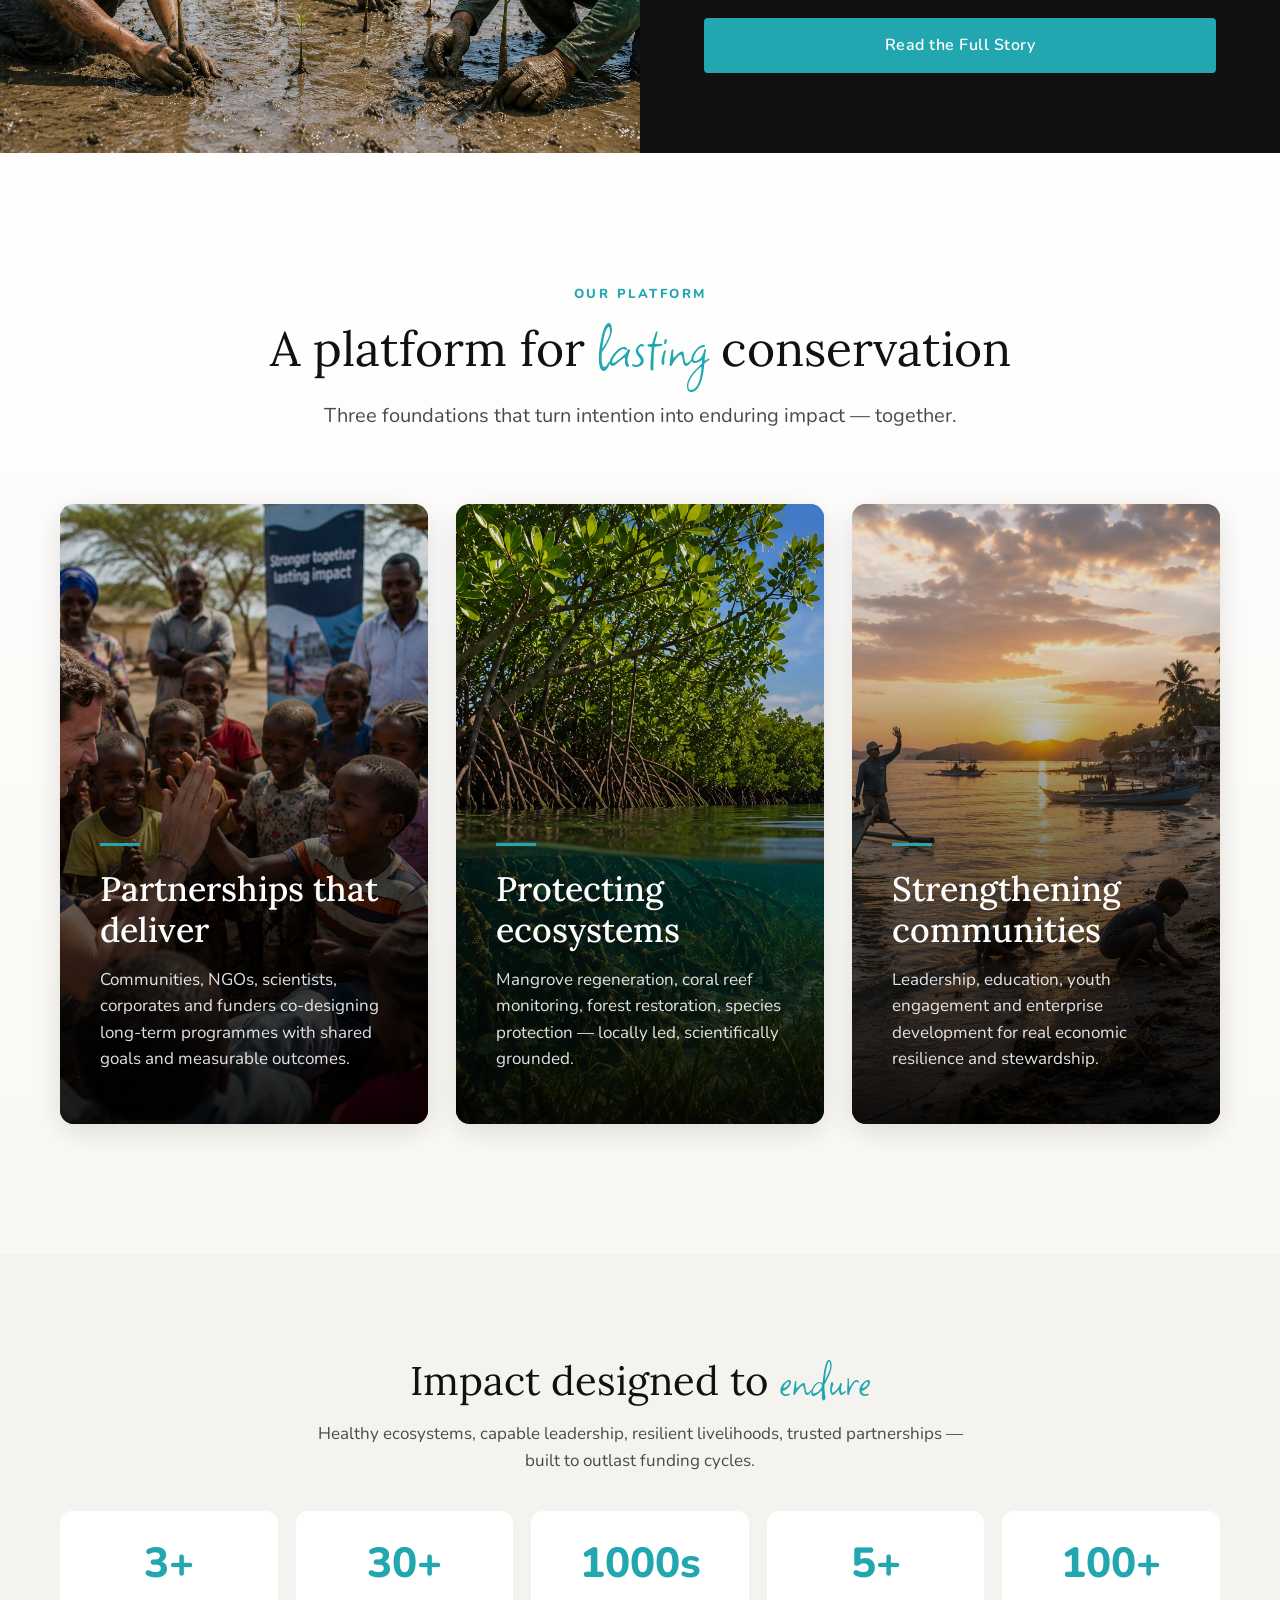
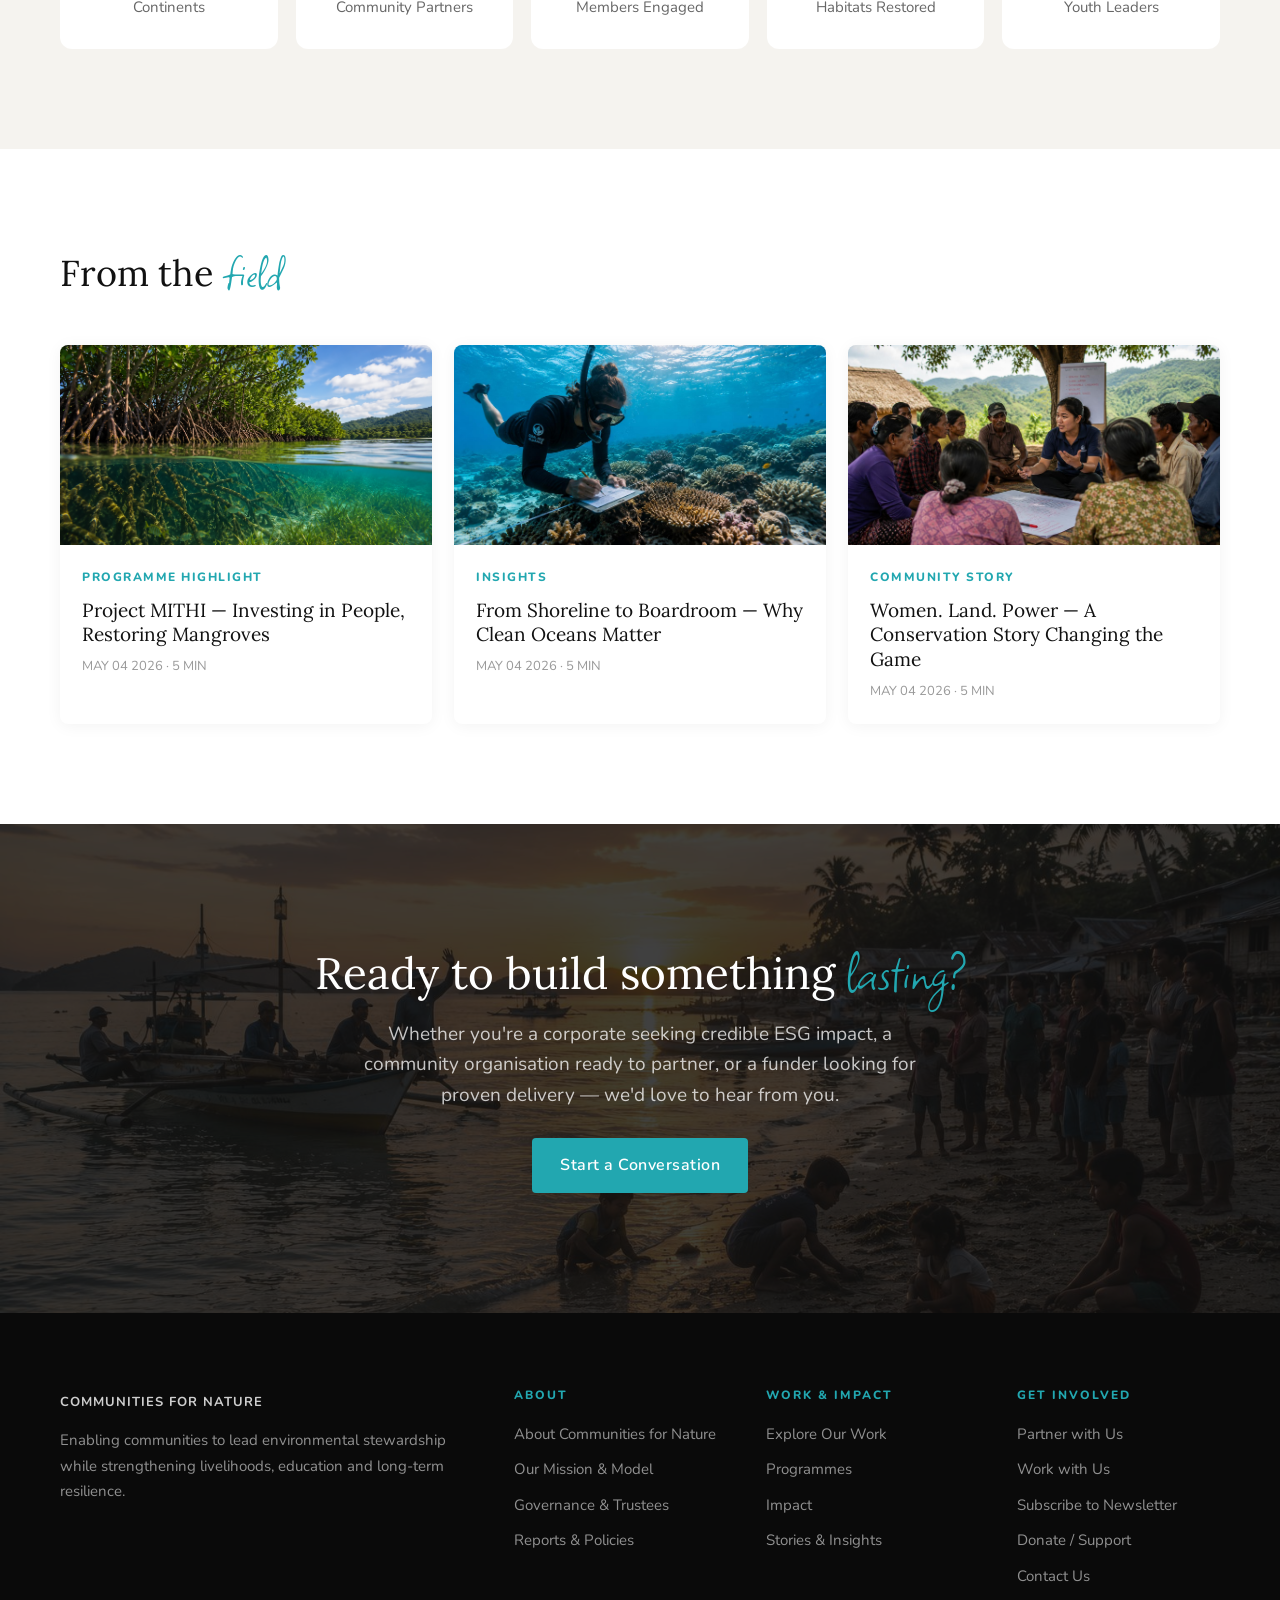
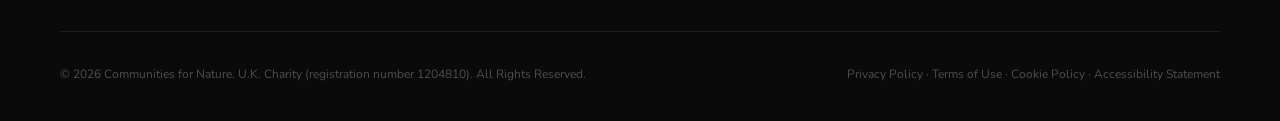
==== commit 0b13e6ba: "Homepage pillars: replace static icons with cinematic image cards The 'A platform for lasting conser" ====
--- a/index.html
+++ b/index.html
@@ -222,20 +222,73 @@
             line-height: 1.7; margin-bottom: 28px;
         }
 
-        /* PILLARS */
-        .pillars { padding: 56px 20px; background: #fff; }
-        .pillars-inner { max-width: 1100px; margin: 0 auto; }
-        .pillars h2 { font-size: 28px; margin-bottom: 32px; text-align: center; }
-        .pillars-row { display: grid; grid-template-columns: 1fr; gap: 32px; }
-        .pillar-item { text-align: center; }
-        .pillar-item .icon {
-            width: 68px; height: 68px; margin: 0 auto 18px;
-            border-radius: 50%; background: var(--off-white);
-            display: flex; align-items: center; justify-content: center;
-            font-size: 30px;
-        }
-        .pillar-item h3 { font-size: 22px; margin-bottom: 12px; }
-        .pillar-item p { font-size: 16px; color: var(--text-gray); line-height: 1.7; }
+        /* PILLARS — cinematic image cards */
+        .pillars {
+            padding: 64px 20px;
+            background: linear-gradient(180deg, #ffffff 0%, #faf8f3 100%);
+        }
+        .pillars-inner { max-width: 1200px; margin: 0 auto; }
+        .pillars-eyebrow {
+            text-align: center;
+            font-size: 13px; font-weight: 800; letter-spacing: 2.5px;
+            text-transform: uppercase; color: var(--teal);
+            margin-bottom: 12px;
+        }
+        .pillars h2 { font-size: 30px; margin-bottom: 14px; text-align: center; line-height: 1.2; }
+        .pillars-intro {
+            text-align: center; max-width: 640px; margin: 0 auto 40px;
+            font-size: 17px; color: var(--text-gray); line-height: 1.6;
+        }
+        .pillars-row { display: grid; grid-template-columns: 1fr; gap: 20px; }
+        .pillar-card {
+            position: relative; display: block;
+            min-height: 420px; border-radius: 14px;
+            overflow: hidden; cursor: pointer;
+            background-size: cover; background-position: center;
+            box-shadow: 0 8px 30px rgba(0,0,0,0.12);
+            transition: transform 0.5s ease, box-shadow 0.5s ease;
+            color: #fff; text-decoration: none;
+        }
+        .pillar-card::before {
+            /* Subtle zoom layer using ::before for image, keeps overlay stable */
+            content: ''; position: absolute; inset: 0;
+            background: inherit;
+            background-size: inherit; background-position: inherit;
+            transition: transform 0.7s ease;
+        }
+        .pillar-card::after {
+            content: ''; position: absolute; inset: 0;
+            background: linear-gradient(to top,
+                rgba(0,0,0,0.88) 0%,
+                rgba(0,0,0,0.5) 45%,
+                rgba(0,0,0,0.15) 75%,
+                rgba(0,0,0,0.05) 100%);
+            transition: opacity 0.4s ease;
+        }
+        .pillar-card:hover {
+            transform: translateY(-6px);
+            box-shadow: 0 20px 50px rgba(0,0,0,0.22);
+        }
+        .pillar-card:hover::after { opacity: 0.92; }
+        .pillar-content {
+            position: absolute; bottom: 0; left: 0; right: 0; z-index: 2;
+            padding: 32px 26px;
+        }
+        .pillar-content .accent {
+            display: inline-block; width: 40px; height: 3px;
+            background: var(--teal); margin-bottom: 14px;
+            transition: width 0.4s ease;
+        }
+        .pillar-card:hover .pillar-content .accent { width: 72px; }
+        .pillar-content h3 {
+            font-family: 'Lora', serif; font-weight: 500;
+            font-size: 26px; color: #fff;
+            margin-bottom: 12px; line-height: 1.2;
+        }
+        .pillar-content p {
+            font-size: 16px; color: rgba(255,255,255,0.88);
+            line-height: 1.55; margin: 0;
+        }
 
         /* IMPACT SECTION (uses shared .impact-row from styles.css) */
         .impact-section { padding: 56px 20px; background: var(--off-white); }
@@ -291,8 +344,13 @@
             .immersive-img { min-height: 480px; }
             .immersive-text { padding: 64px 40px; }
             .immersive-text h2 { font-size: 30px; }
-            .pillars { padding: 72px 32px; }
-            .pillars-row { grid-template-columns: repeat(3, 1fr); gap: 36px; }
+            .pillars { padding: 96px 32px; }
+            .pillars h2 { font-size: 38px; margin-bottom: 16px; }
+            .pillars-intro { font-size: 19px; margin-bottom: 56px; }
+            .pillars-row { grid-template-columns: repeat(3, 1fr); gap: 24px; }
+            .pillar-card { min-height: 500px; }
+            .pillar-content { padding: 40px 30px; }
+            .pillar-content h3 { font-size: 28px; }
             .impact-section { padding: 72px 32px; }
             .impact-section h2 { font-size: 34px; }
             .more-stories { padding: 72px 32px; }
@@ -327,8 +385,14 @@
             .immersive-text { padding: 80px 64px; }
             .immersive-text h2 { font-size: 36px; }
             .immersive-text p { font-size: 19px; }
-            .pillars { padding: 100px 60px; }
-            .pillars h2 { font-size: 40px; margin-bottom: 56px; }
+            .pillars { padding: 130px 60px; }
+            .pillars h2 { font-size: 48px; margin-bottom: 18px; }
+            .pillars-intro { font-size: 20px; margin-bottom: 72px; }
+            .pillars-row { gap: 28px; }
+            .pillar-card { min-height: 620px; }
+            .pillar-content { padding: 52px 40px; }
+            .pillar-content h3 { font-size: 34px; margin-bottom: 16px; }
+            .pillar-content p { font-size: 17px; }
             .impact-section { padding: 100px 60px; }
             .impact-section h2 { font-size: 40px; }
             .more-stories { padding: 100px 60px; }
@@ -468,23 +532,31 @@
 <!-- PILLARS -->
 <section class="pillars">
     <div class="pillars-inner">
+        <p class="pillars-eyebrow">Our platform</p>
         <h2>A platform for <span class="highlight">lasting</span> conservation</h2>
+        <p class="pillars-intro">Three foundations that turn intention into enduring impact — together.</p>
         <div class="pillars-row">
-            <div class="pillar-item">
-                <div class="icon">🤝</div>
-                <h3>Partnerships that deliver</h3>
-                <p>Communities, NGOs, scientists, corporates and funders co-designing long-term programmes with shared goals and measurable outcomes.</p>
-            </div>
-            <div class="pillar-item">
-                <div class="icon">🌊</div>
-                <h3>Protecting ecosystems</h3>
-                <p>Mangrove regeneration, coral reef monitoring, forest restoration, species protection — locally led, scientifically grounded.</p>
-            </div>
-            <div class="pillar-item">
-                <div class="icon">🌱</div>
-                <h3>Strengthening communities</h3>
-                <p>Leadership, education, youth engagement and enterprise development for real economic resilience and stewardship.</p>
-            </div>
+            <a href="get-involved.html" class="pillar-card" style="background-image: url('AI_images/Partner_with_us_strategic_partnerships.jpeg');">
+                <div class="pillar-content">
+                    <span class="accent"></span>
+                    <h3>Partnerships that deliver</h3>
+                    <p>Communities, NGOs, scientists, corporates and funders co-designing long-term programmes with shared goals and measurable outcomes.</p>
+                </div>
+            </a>
+            <a href="programmes.html" class="pillar-card" style="background-image: url('AI_images/Mangroves_above_below_water.png');">
+                <div class="pillar-content">
+                    <span class="accent"></span>
+                    <h3>Protecting ecosystems</h3>
+                    <p>Mangrove regeneration, coral reef monitoring, forest restoration, species protection — locally led, scientifically grounded.</p>
+                </div>
+            </a>
+            <a href="stories.html" class="pillar-card" style="background-image: url('AI_images/happy_coastal_community_fishing_boat_philippines.jpeg');">
+                <div class="pillar-content">
+                    <span class="accent"></span>
+                    <h3>Strengthening communities</h3>
+                    <p>Leadership, education, youth engagement and enterprise development for real economic resilience and stewardship.</p>
+                </div>
+            </a>
         </div>
     </div>
 </section>
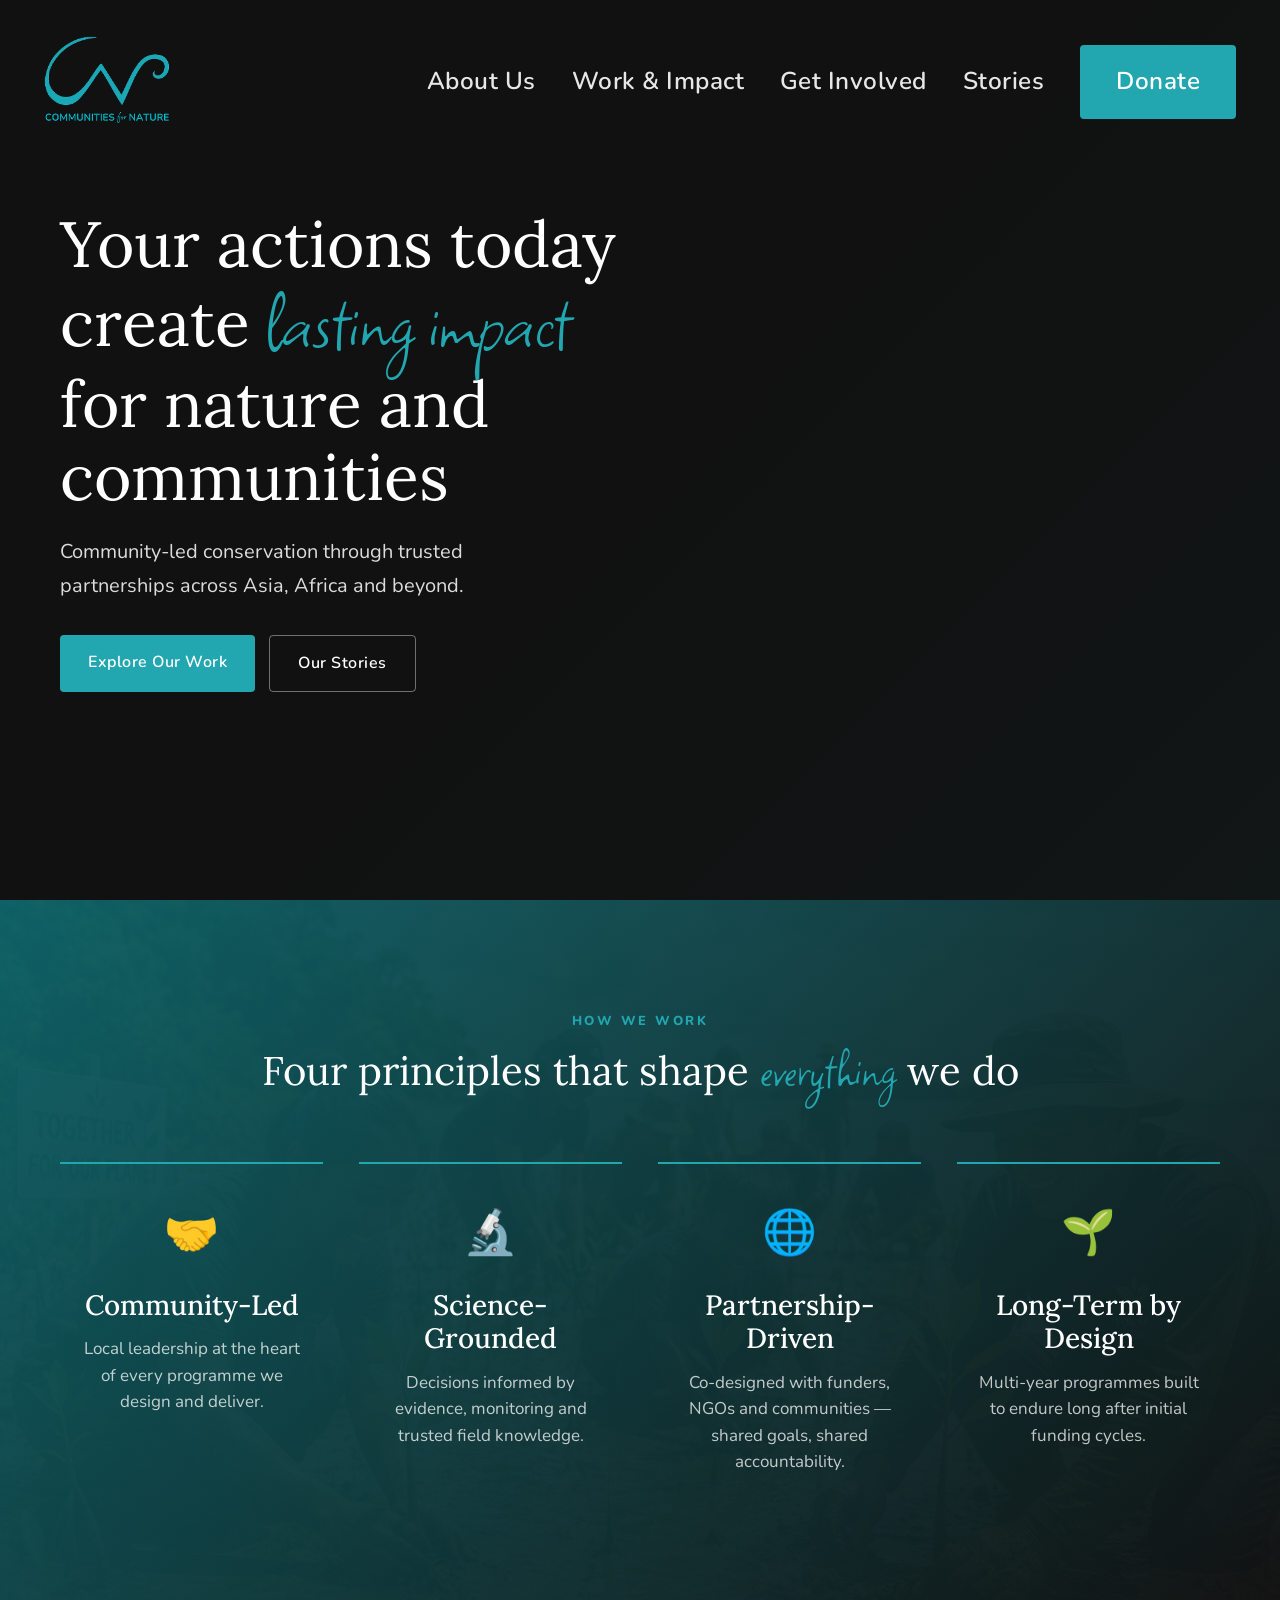
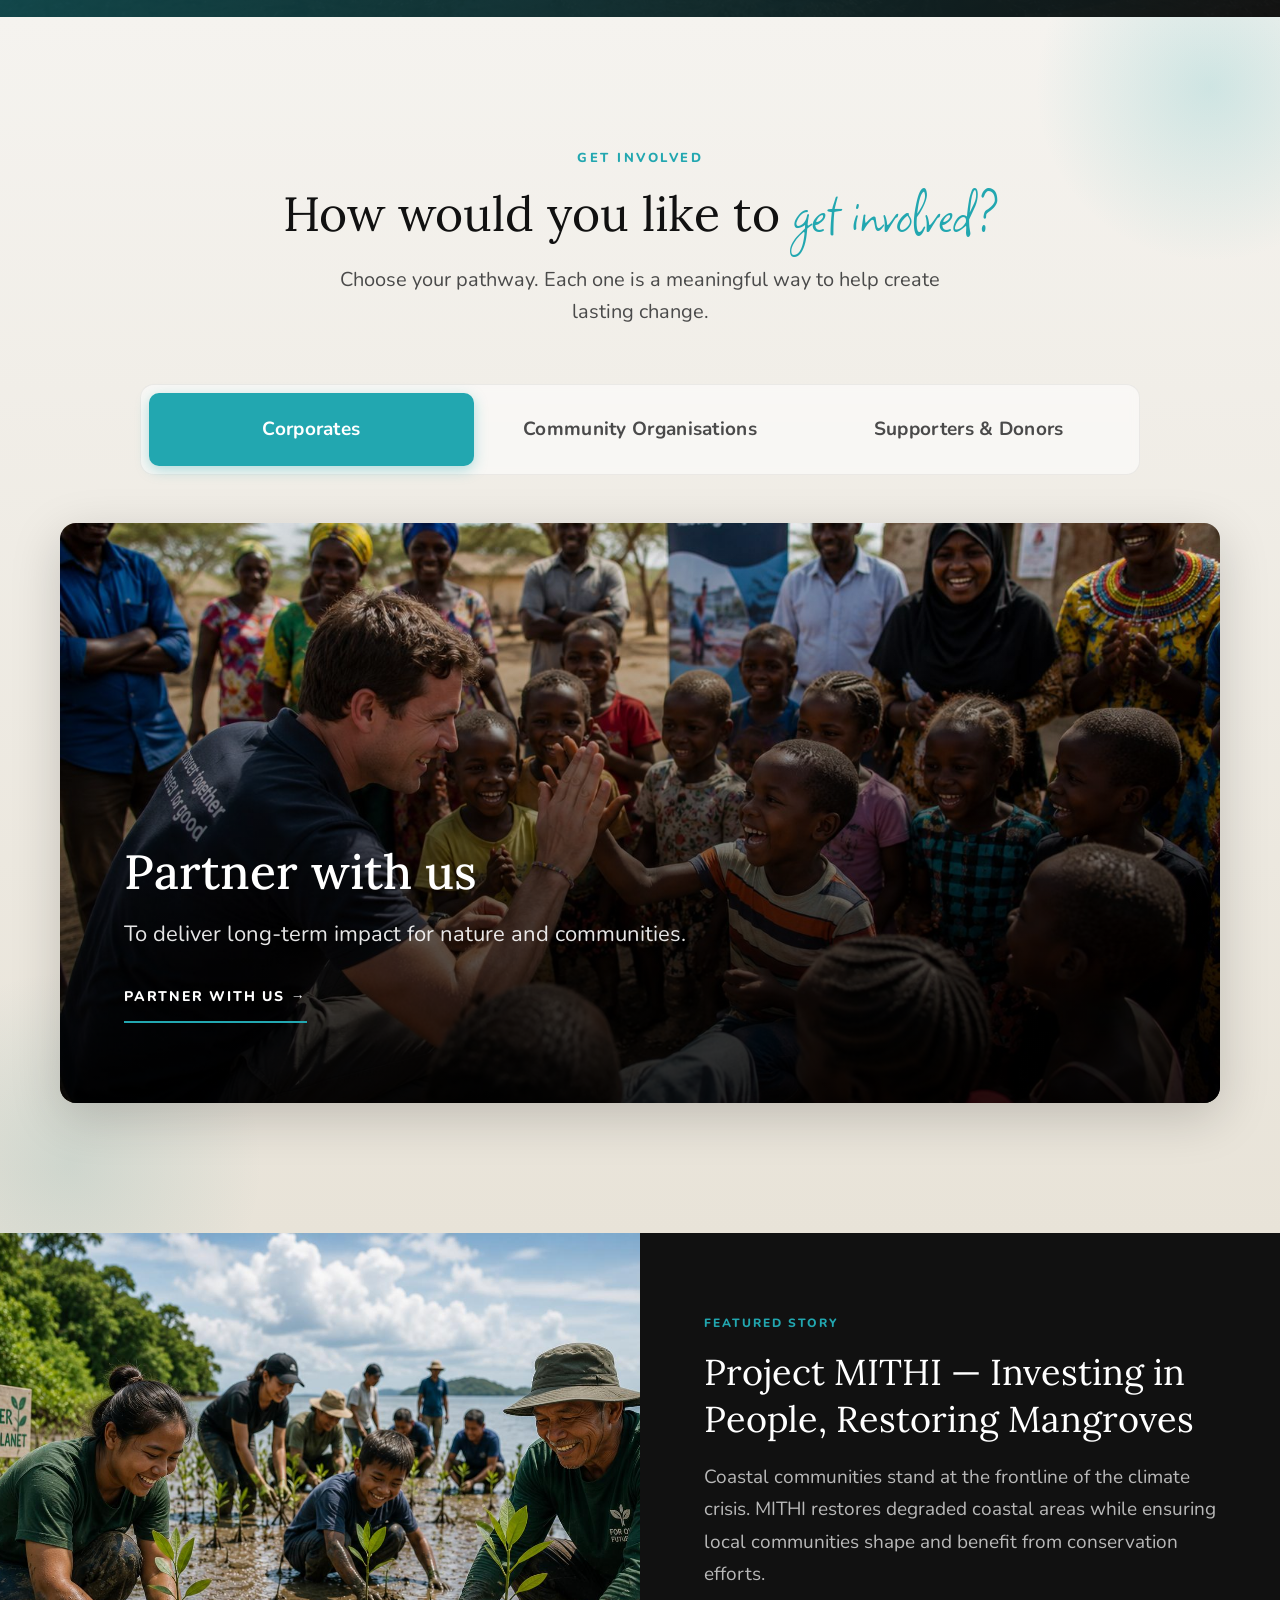
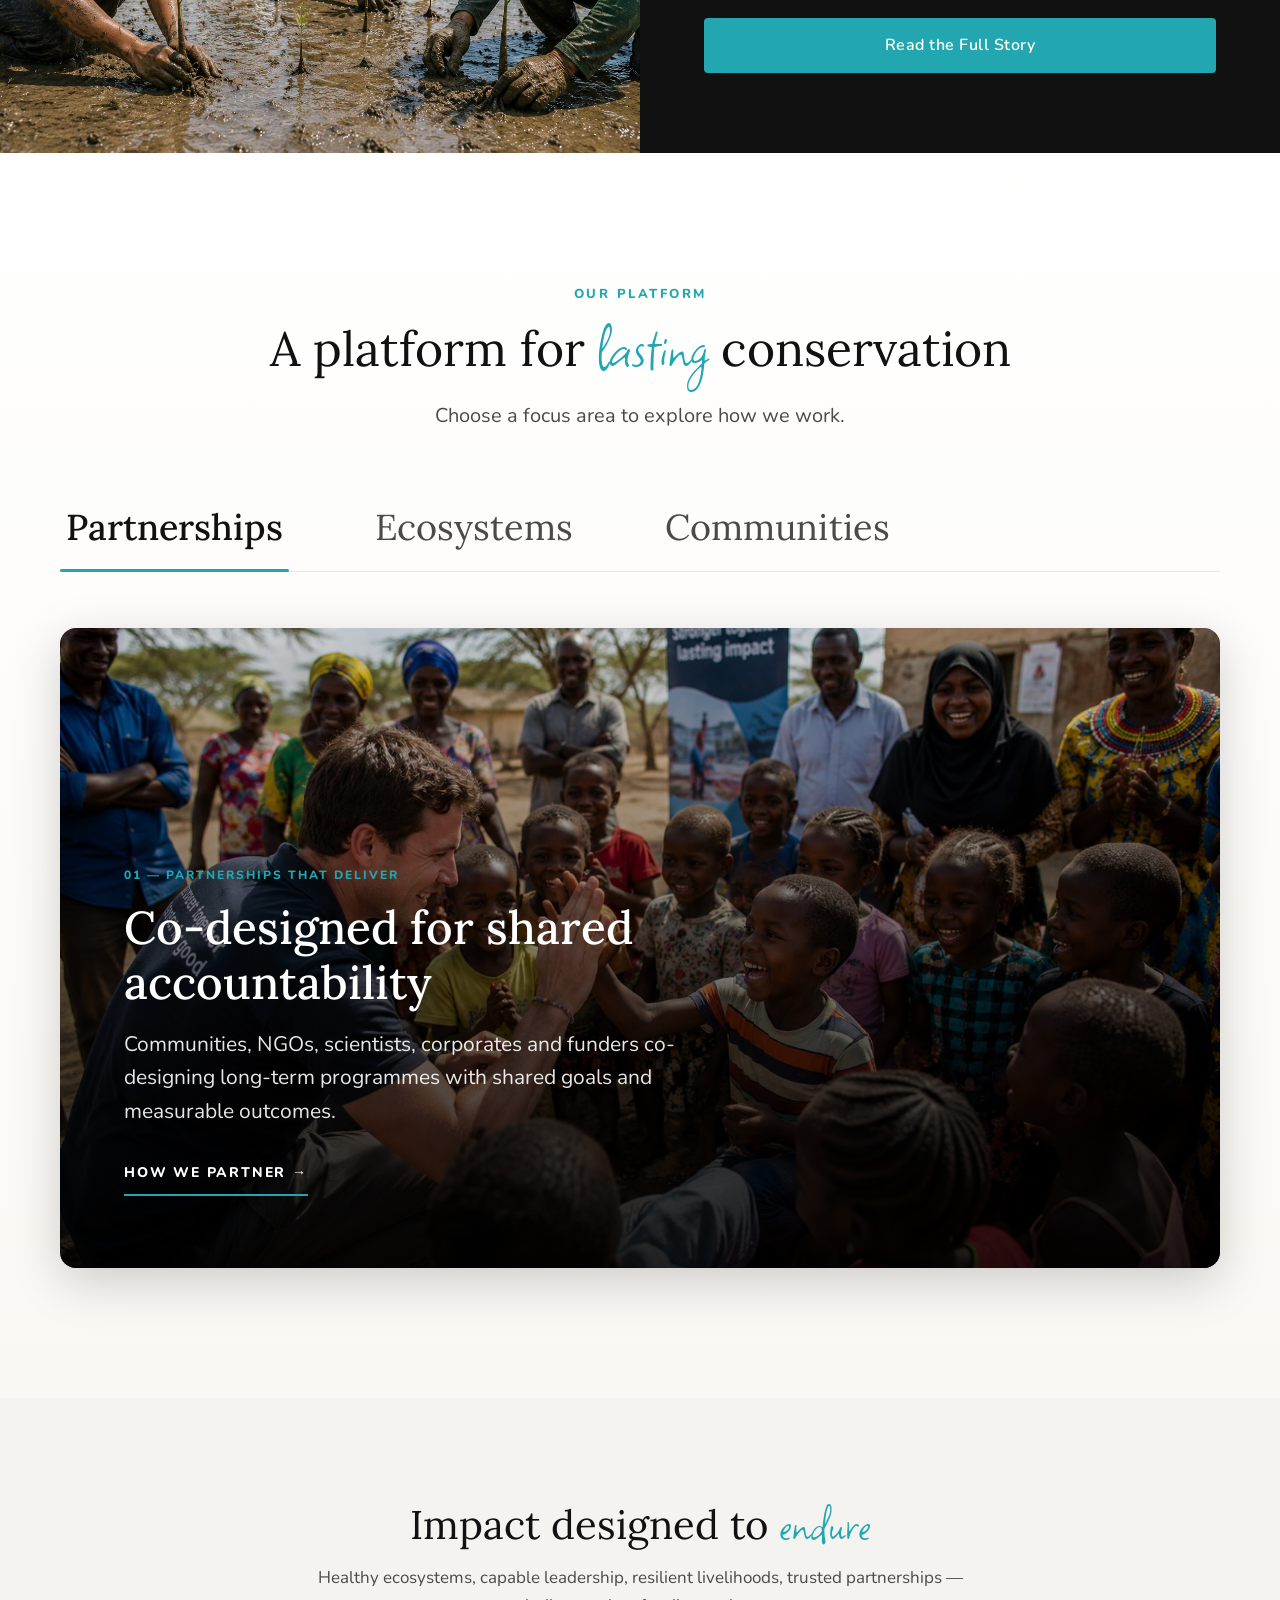
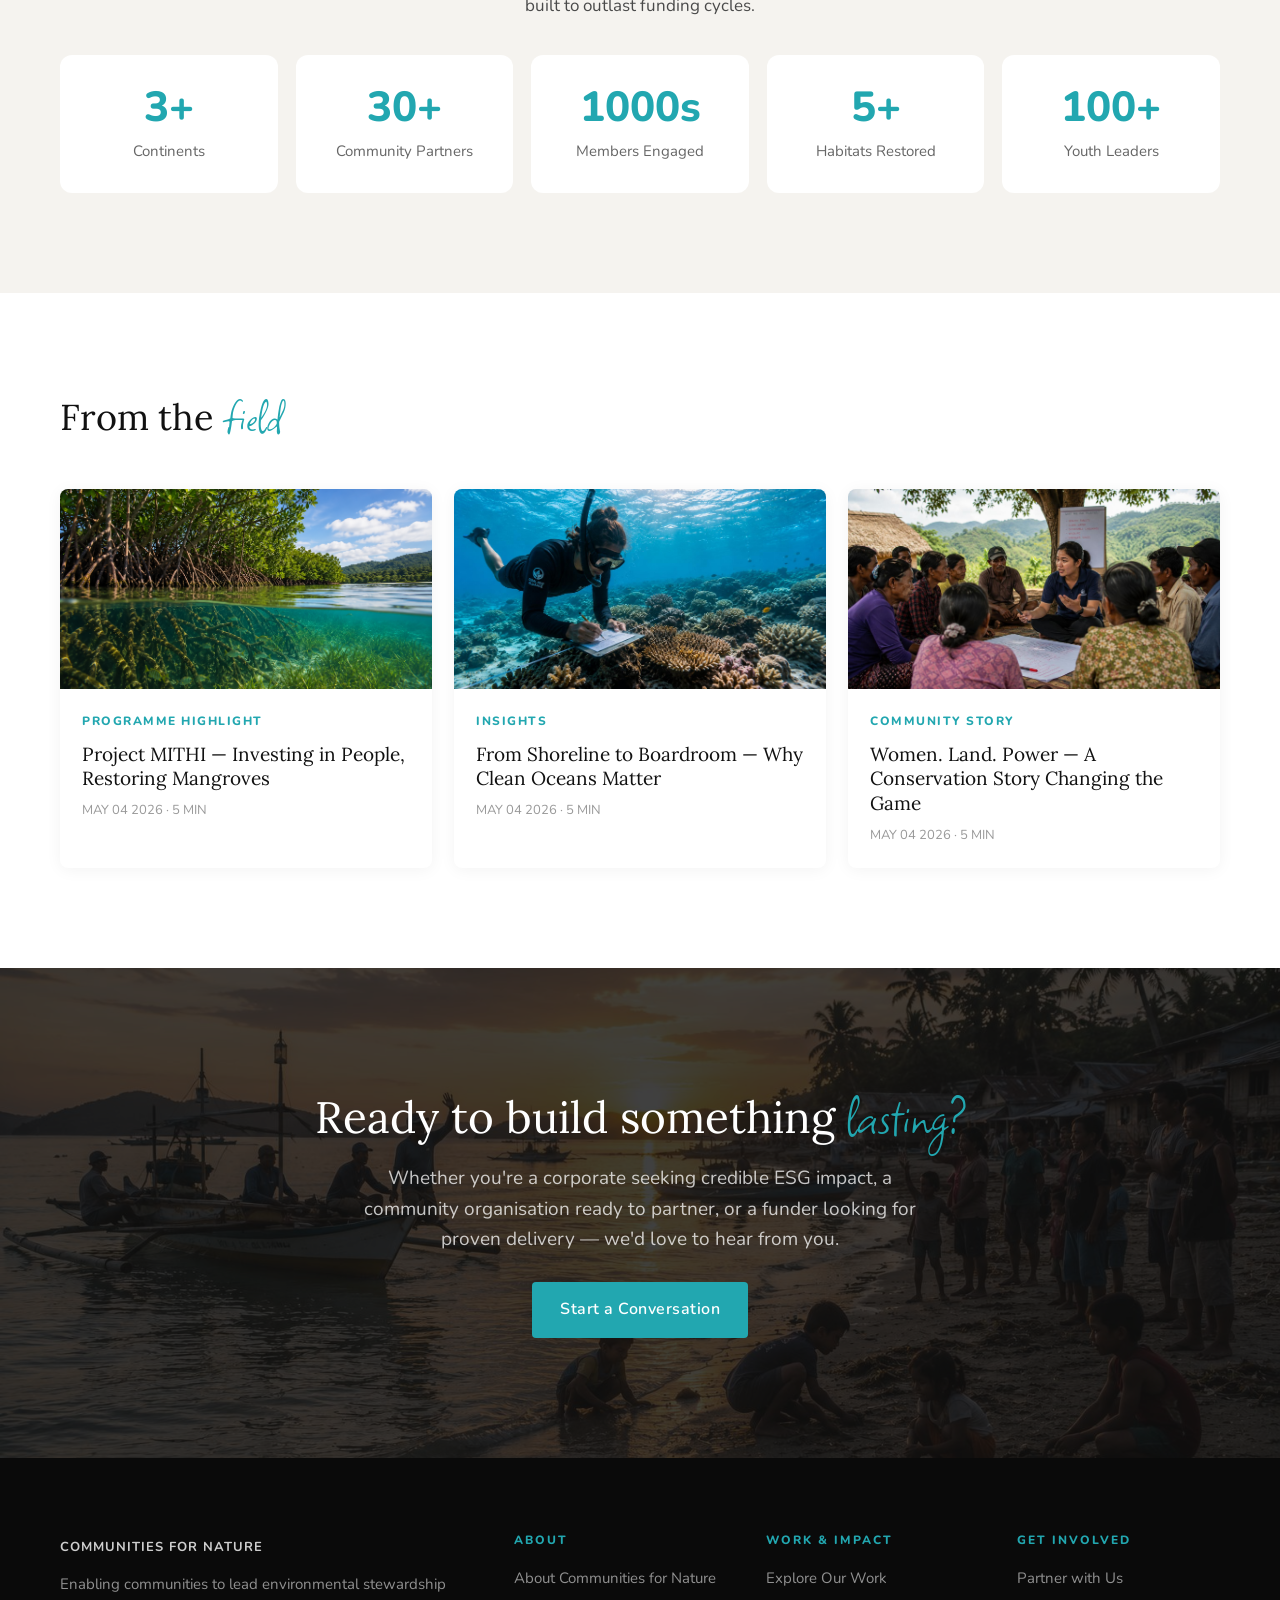
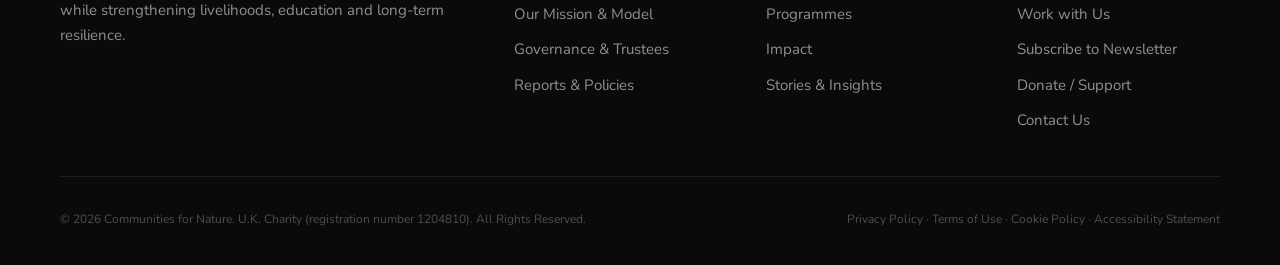
==== commit 77649a80: "Homepage 'Our Platform': CI-style editorial tabs + cinematic showcase Inspired by conservation.org '" ====
--- a/index.html
+++ b/index.html
@@ -222,7 +222,7 @@
             line-height: 1.7; margin-bottom: 28px;
         }
 
-        /* PILLARS — cinematic image cards */
+        /* PLATFORM — CI-style editorial tabs + cinematic showcase */
         .pillars {
             padding: 64px 20px;
             background: linear-gradient(180deg, #ffffff 0%, #faf8f3 100%);
@@ -236,59 +236,90 @@
         }
         .pillars h2 { font-size: 30px; margin-bottom: 14px; text-align: center; line-height: 1.2; }
         .pillars-intro {
-            text-align: center; max-width: 640px; margin: 0 auto 40px;
+            text-align: center; max-width: 640px; margin: 0 auto 32px;
             font-size: 17px; color: var(--text-gray); line-height: 1.6;
         }
-        .pillars-row { display: grid; grid-template-columns: 1fr; gap: 20px; }
-        .pillar-card {
-            position: relative; display: block;
-            min-height: 420px; border-radius: 14px;
-            overflow: hidden; cursor: pointer;
+
+        /* EDITORIAL TABS — large serif, active gets teal + underline */
+        .platform-tabs {
+            display: flex; flex-direction: column;
+            align-items: center; gap: 14px;
+            margin-bottom: 28px;
+            border-bottom: 1px solid rgba(0,0,0,0.08);
+            padding-bottom: 4px;
+        }
+        .platform-tab {
+            background: none; border: none; cursor: pointer;
+            font-family: 'Lora', serif; font-weight: 400;
+            font-size: 24px; color: var(--text-gray);
+            padding: 12px 4px; position: relative;
+            transition: color 0.3s ease;
+            line-height: 1.2;
+        }
+        .platform-tab::after {
+            content: ''; position: absolute;
+            left: 0; right: 0; bottom: -5px; height: 3px;
+            background: var(--teal); border-radius: 2px;
+            transform: scaleX(0); transform-origin: center;
+            transition: transform 0.4s ease;
+        }
+        .platform-tab:hover { color: var(--text-dark); }
+        .platform-tab.active { color: var(--text-dark); font-weight: 500; }
+        .platform-tab.active::after { transform: scaleX(1); }
+
+        /* SHOWCASE PANEL */
+        .platform-showcase {
+            position: relative; border-radius: 16px; overflow: hidden;
+            box-shadow: 0 14px 50px rgba(0,0,0,0.18);
+        }
+        .platform-panel {
+            display: none; position: relative;
+            min-height: 440px;
             background-size: cover; background-position: center;
-            box-shadow: 0 8px 30px rgba(0,0,0,0.12);
-            transition: transform 0.5s ease, box-shadow 0.5s ease;
-            color: #fff; text-decoration: none;
-        }
-        .pillar-card::before {
-            /* Subtle zoom layer using ::before for image, keeps overlay stable */
-            content: ''; position: absolute; inset: 0;
-            background: inherit;
-            background-size: inherit; background-position: inherit;
-            transition: transform 0.7s ease;
-        }
-        .pillar-card::after {
+            color: #fff;
+        }
+        .platform-panel.active {
+            display: flex; align-items: flex-end;
+            animation: platformFade 0.6s ease;
+        }
+        @keyframes platformFade {
+            from { opacity: 0.3; transform: scale(1.015); }
+            to { opacity: 1; transform: scale(1); }
+        }
+        .platform-panel::after {
             content: ''; position: absolute; inset: 0;
             background: linear-gradient(to top,
-                rgba(0,0,0,0.88) 0%,
-                rgba(0,0,0,0.5) 45%,
-                rgba(0,0,0,0.15) 75%,
-                rgba(0,0,0,0.05) 100%);
-            transition: opacity 0.4s ease;
-        }
-        .pillar-card:hover {
-            transform: translateY(-6px);
-            box-shadow: 0 20px 50px rgba(0,0,0,0.22);
-        }
-        .pillar-card:hover::after { opacity: 0.92; }
-        .pillar-content {
-            position: absolute; bottom: 0; left: 0; right: 0; z-index: 2;
-            padding: 32px 26px;
-        }
-        .pillar-content .accent {
-            display: inline-block; width: 40px; height: 3px;
-            background: var(--teal); margin-bottom: 14px;
-            transition: width 0.4s ease;
-        }
-        .pillar-card:hover .pillar-content .accent { width: 72px; }
-        .pillar-content h3 {
+                rgba(0,0,0,0.85) 0%,
+                rgba(0,0,0,0.45) 55%,
+                rgba(0,0,0,0.1) 100%);
+        }
+        .platform-panel-content {
+            position: relative; z-index: 2;
+            padding: 32px 28px; max-width: 680px;
+        }
+        .platform-tag {
+            display: inline-block;
+            font-size: 12px; font-weight: 800; letter-spacing: 2px;
+            text-transform: uppercase; color: var(--teal);
+            margin-bottom: 14px;
+        }
+        .platform-panel h3 {
             font-family: 'Lora', serif; font-weight: 500;
-            font-size: 26px; color: #fff;
-            margin-bottom: 12px; line-height: 1.2;
-        }
-        .pillar-content p {
-            font-size: 16px; color: rgba(255,255,255,0.88);
-            line-height: 1.55; margin: 0;
-        }
+            font-size: 28px; color: #fff;
+            margin-bottom: 14px; line-height: 1.2;
+        }
+        .platform-panel p {
+            font-size: 17px; color: rgba(255,255,255,0.9);
+            line-height: 1.55; margin-bottom: 22px;
+        }
+        .platform-link {
+            display: inline-block; font-size: 13px;
+            font-weight: 800; letter-spacing: 1.8px;
+            text-transform: uppercase; color: #fff;
+            padding: 10px 0; border-bottom: 2px solid var(--teal);
+            transition: border-color 0.3s, padding 0.3s;
+        }
+        .platform-link:hover { border-bottom-color: #fff; padding-right: 8px; }
 
         /* IMPACT SECTION (uses shared .impact-row from styles.css) */
         .impact-section { padding: 56px 20px; background: var(--off-white); }
@@ -346,11 +377,13 @@
             .immersive-text h2 { font-size: 30px; }
             .pillars { padding: 96px 32px; }
             .pillars h2 { font-size: 38px; margin-bottom: 16px; }
-            .pillars-intro { font-size: 19px; margin-bottom: 56px; }
-            .pillars-row { grid-template-columns: repeat(3, 1fr); gap: 24px; }
-            .pillar-card { min-height: 500px; }
-            .pillar-content { padding: 40px 30px; }
-            .pillar-content h3 { font-size: 28px; }
+            .pillars-intro { font-size: 19px; margin-bottom: 40px; }
+            .platform-tabs { flex-direction: row; gap: 56px; margin-bottom: 40px; }
+            .platform-tab { font-size: 28px; padding: 14px 4px; }
+            .platform-panel { min-height: 540px; }
+            .platform-panel-content { padding: 48px 44px; }
+            .platform-panel h3 { font-size: 36px; }
+            .platform-panel p { font-size: 19px; }
             .impact-section { padding: 72px 32px; }
             .impact-section h2 { font-size: 34px; }
             .more-stories { padding: 72px 32px; }
@@ -387,12 +420,14 @@
             .immersive-text p { font-size: 19px; }
             .pillars { padding: 130px 60px; }
             .pillars h2 { font-size: 48px; margin-bottom: 18px; }
-            .pillars-intro { font-size: 20px; margin-bottom: 72px; }
-            .pillars-row { gap: 28px; }
-            .pillar-card { min-height: 620px; }
-            .pillar-content { padding: 52px 40px; }
-            .pillar-content h3 { font-size: 34px; margin-bottom: 16px; }
-            .pillar-content p { font-size: 17px; }
+            .pillars-intro { font-size: 20px; margin-bottom: 56px; }
+            .platform-tabs { gap: 80px; margin-bottom: 56px; }
+            .platform-tab { font-size: 36px; padding: 18px 6px; }
+            .platform-panel { min-height: 640px; }
+            .platform-panel-content { padding: 72px 64px; max-width: 760px; }
+            .platform-panel h3 { font-size: 46px; margin-bottom: 18px; }
+            .platform-panel p { font-size: 21px; line-height: 1.6; }
+            .platform-link { font-size: 14px; }
             .impact-section { padding: 100px 60px; }
             .impact-section h2 { font-size: 40px; }
             .more-stories { padding: 100px 60px; }
@@ -529,34 +564,47 @@
     </div>
 </section>
 
-<!-- PILLARS -->
+<!-- PLATFORM -->
 <section class="pillars">
     <div class="pillars-inner">
-        <p class="pillars-eyebrow">Our platform</p>
+        <p class="pillars-eyebrow">Our Platform</p>
         <h2>A platform for <span class="highlight">lasting</span> conservation</h2>
-        <p class="pillars-intro">Three foundations that turn intention into enduring impact — together.</p>
-        <div class="pillars-row">
-            <a href="get-involved.html" class="pillar-card" style="background-image: url('AI_images/Partner_with_us_strategic_partnerships.jpeg');">
-                <div class="pillar-content">
-                    <span class="accent"></span>
-                    <h3>Partnerships that deliver</h3>
+        <p class="pillars-intro">Choose a focus area to explore how we work.</p>
+
+        <div class="platform-tabs" role="tablist">
+            <button class="platform-tab active" data-target="partnerships" role="tab" aria-selected="true">Partnerships</button>
+            <button class="platform-tab" data-target="ecosystems" role="tab" aria-selected="false">Ecosystems</button>
+            <button class="platform-tab" data-target="communities" role="tab" aria-selected="false">Communities</button>
+        </div>
+
+        <div class="platform-showcase">
+            <div class="platform-panel active" id="platform-partnerships"
+                 style="background-image: url('AI_images/Partner_with_us_strategic_partnerships.jpeg');">
+                <div class="platform-panel-content">
+                    <span class="platform-tag">01 — Partnerships that deliver</span>
+                    <h3>Co-designed for shared accountability</h3>
                     <p>Communities, NGOs, scientists, corporates and funders co-designing long-term programmes with shared goals and measurable outcomes.</p>
+                    <a href="get-involved.html" class="platform-link">How we partner →</a>
                 </div>
-            </a>
-            <a href="programmes.html" class="pillar-card" style="background-image: url('AI_images/Mangroves_above_below_water.png');">
-                <div class="pillar-content">
-                    <span class="accent"></span>
-                    <h3>Protecting ecosystems</h3>
-                    <p>Mangrove regeneration, coral reef monitoring, forest restoration, species protection — locally led, scientifically grounded.</p>
+            </div>
+            <div class="platform-panel" id="platform-ecosystems"
+                 style="background-image: url('AI_images/Mangroves_above_below_water.png');">
+                <div class="platform-panel-content">
+                    <span class="platform-tag">02 — Protecting ecosystems</span>
+                    <h3>Locally led. Scientifically grounded.</h3>
+                    <p>Mangrove regeneration, coral reef monitoring, forest restoration and species protection — designed with the people who depend on these ecosystems most.</p>
+                    <a href="programmes.html" class="platform-link">Explore our programmes →</a>
                 </div>
-            </a>
-            <a href="stories.html" class="pillar-card" style="background-image: url('AI_images/happy_coastal_community_fishing_boat_philippines.jpeg');">
-                <div class="pillar-content">
-                    <span class="accent"></span>
-                    <h3>Strengthening communities</h3>
-                    <p>Leadership, education, youth engagement and enterprise development for real economic resilience and stewardship.</p>
+            </div>
+            <div class="platform-panel" id="platform-communities"
+                 style="background-image: url('AI_images/happy_coastal_community_fishing_boat_philippines.jpeg');">
+                <div class="platform-panel-content">
+                    <span class="platform-tag">03 — Strengthening communities</span>
+                    <h3>People are the platform.</h3>
+                    <p>Leadership, education, youth engagement and enterprise development that build real economic resilience and long-term stewardship.</p>
+                    <a href="stories.html" class="platform-link">Stories from the field →</a>
                 </div>
-            </a>
+            </div>
         </div>
     </div>
 </section>
@@ -671,6 +719,18 @@
             document.getElementById('panel-' + target).classList.add('active');
         });
     });
+    // Platform tabs — swap cinematic showcase panel
+    document.querySelectorAll('.platform-tab').forEach(tab => {
+        tab.addEventListener('click', () => {
+            const target = tab.dataset.target;
+            document.querySelectorAll('.platform-tab').forEach(t => {
+                t.classList.remove('active'); t.setAttribute('aria-selected', 'false');
+            });
+            document.querySelectorAll('.platform-panel').forEach(p => p.classList.remove('active'));
+            tab.classList.add('active'); tab.setAttribute('aria-selected', 'true');
+            document.getElementById('platform-' + target).classList.add('active');
+        });
+    });
 </script>
 </body>
 </html>
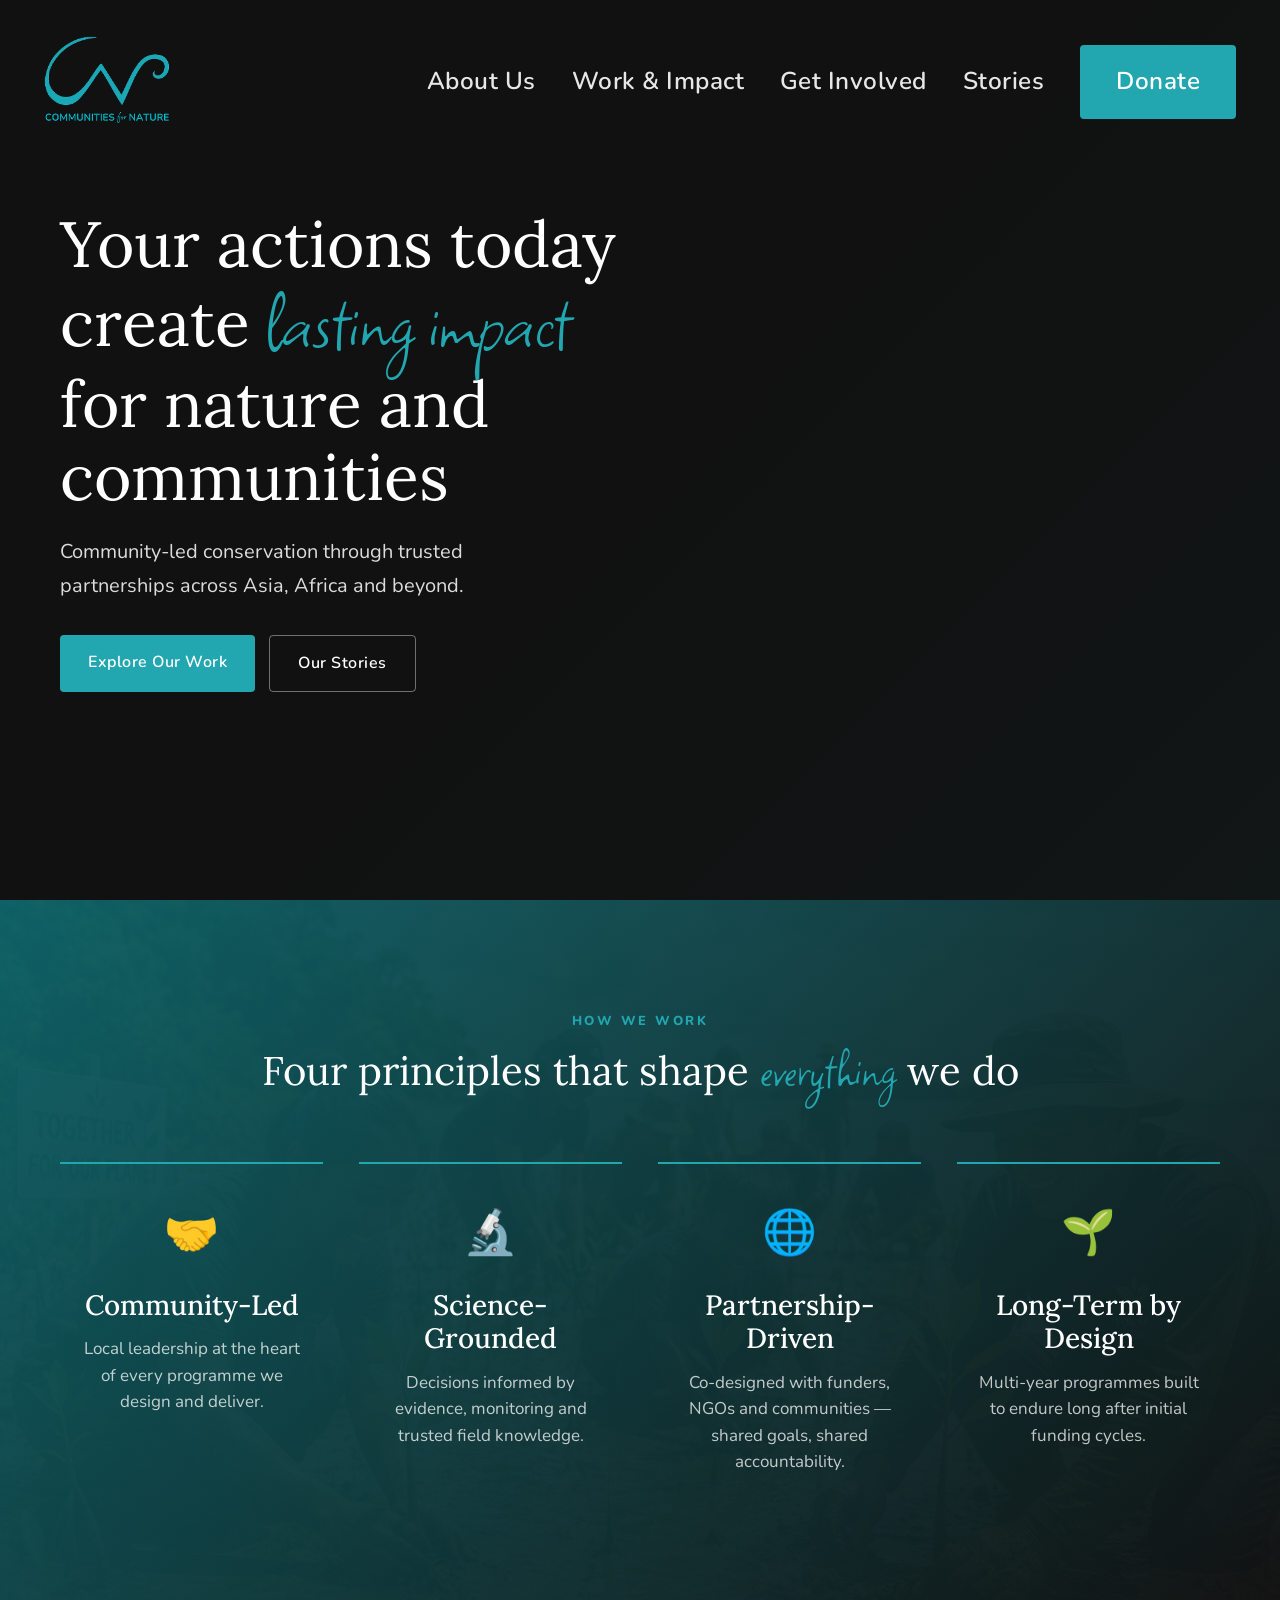
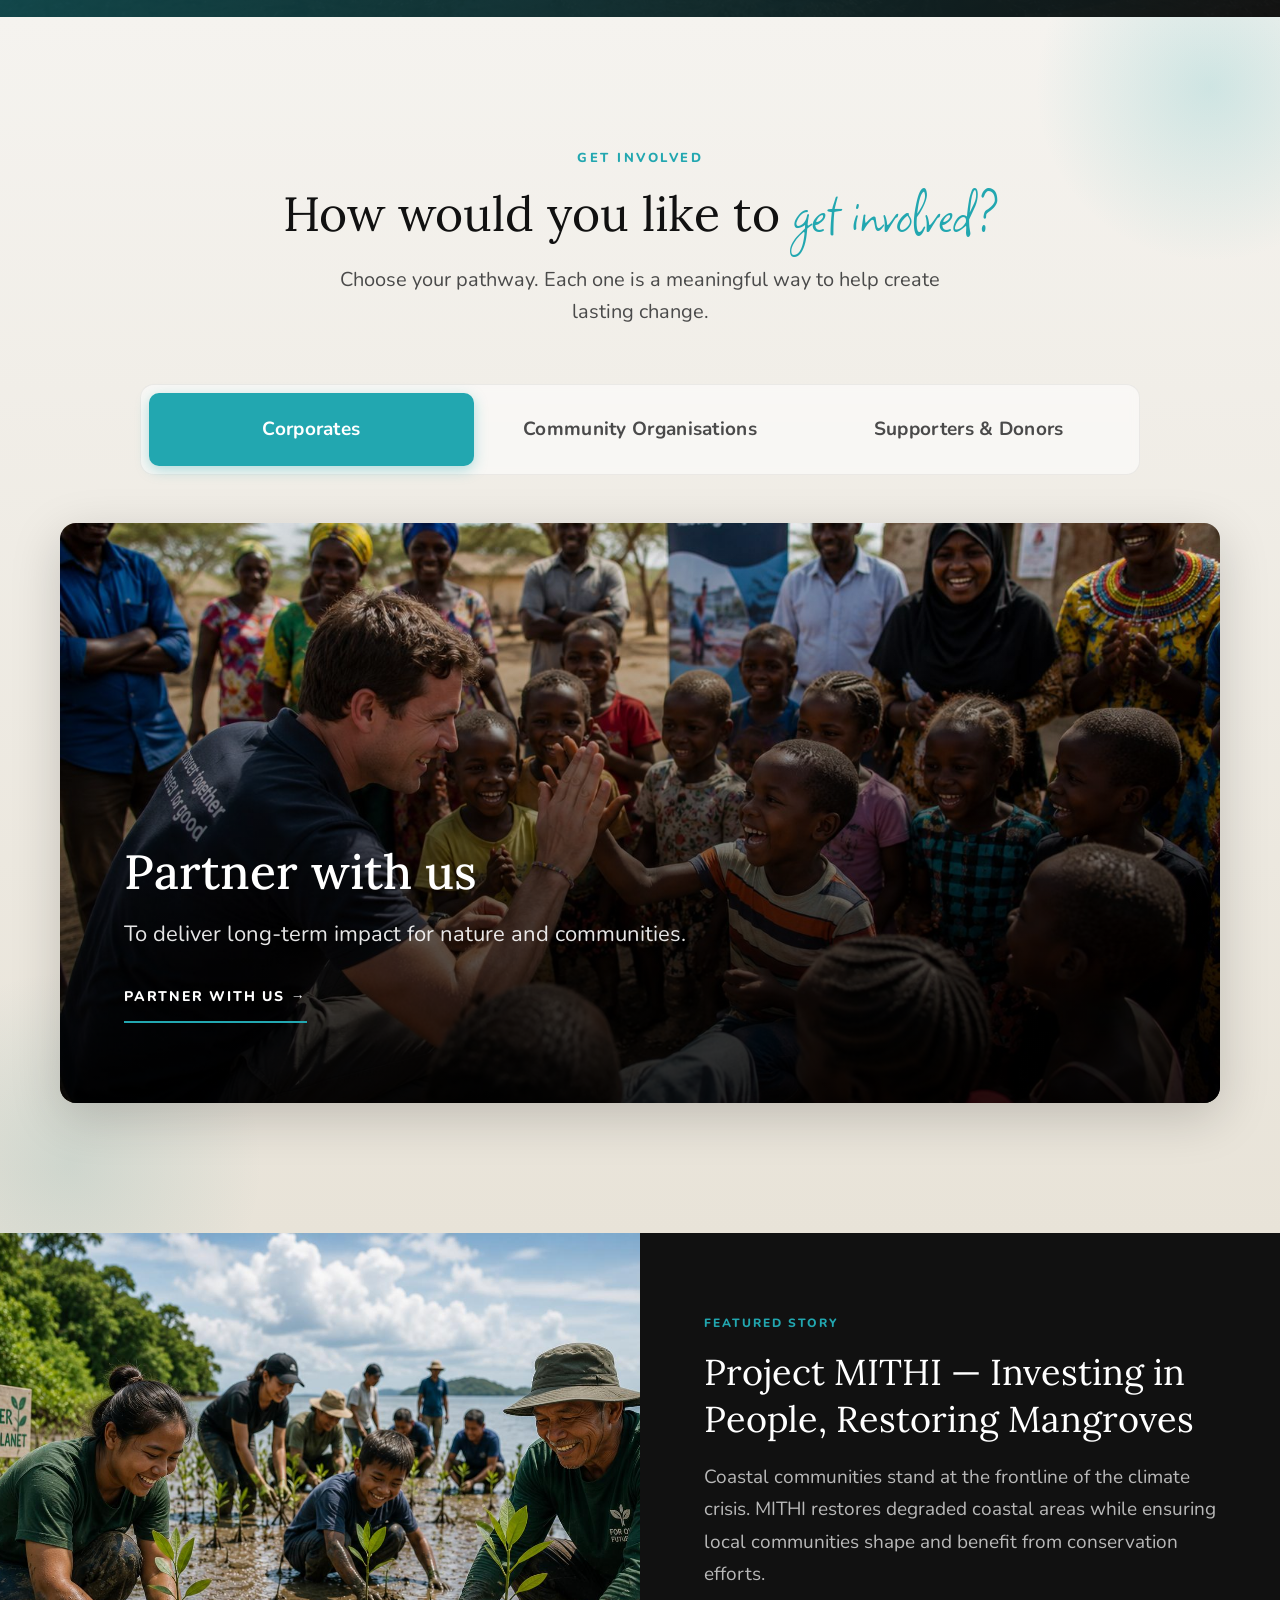
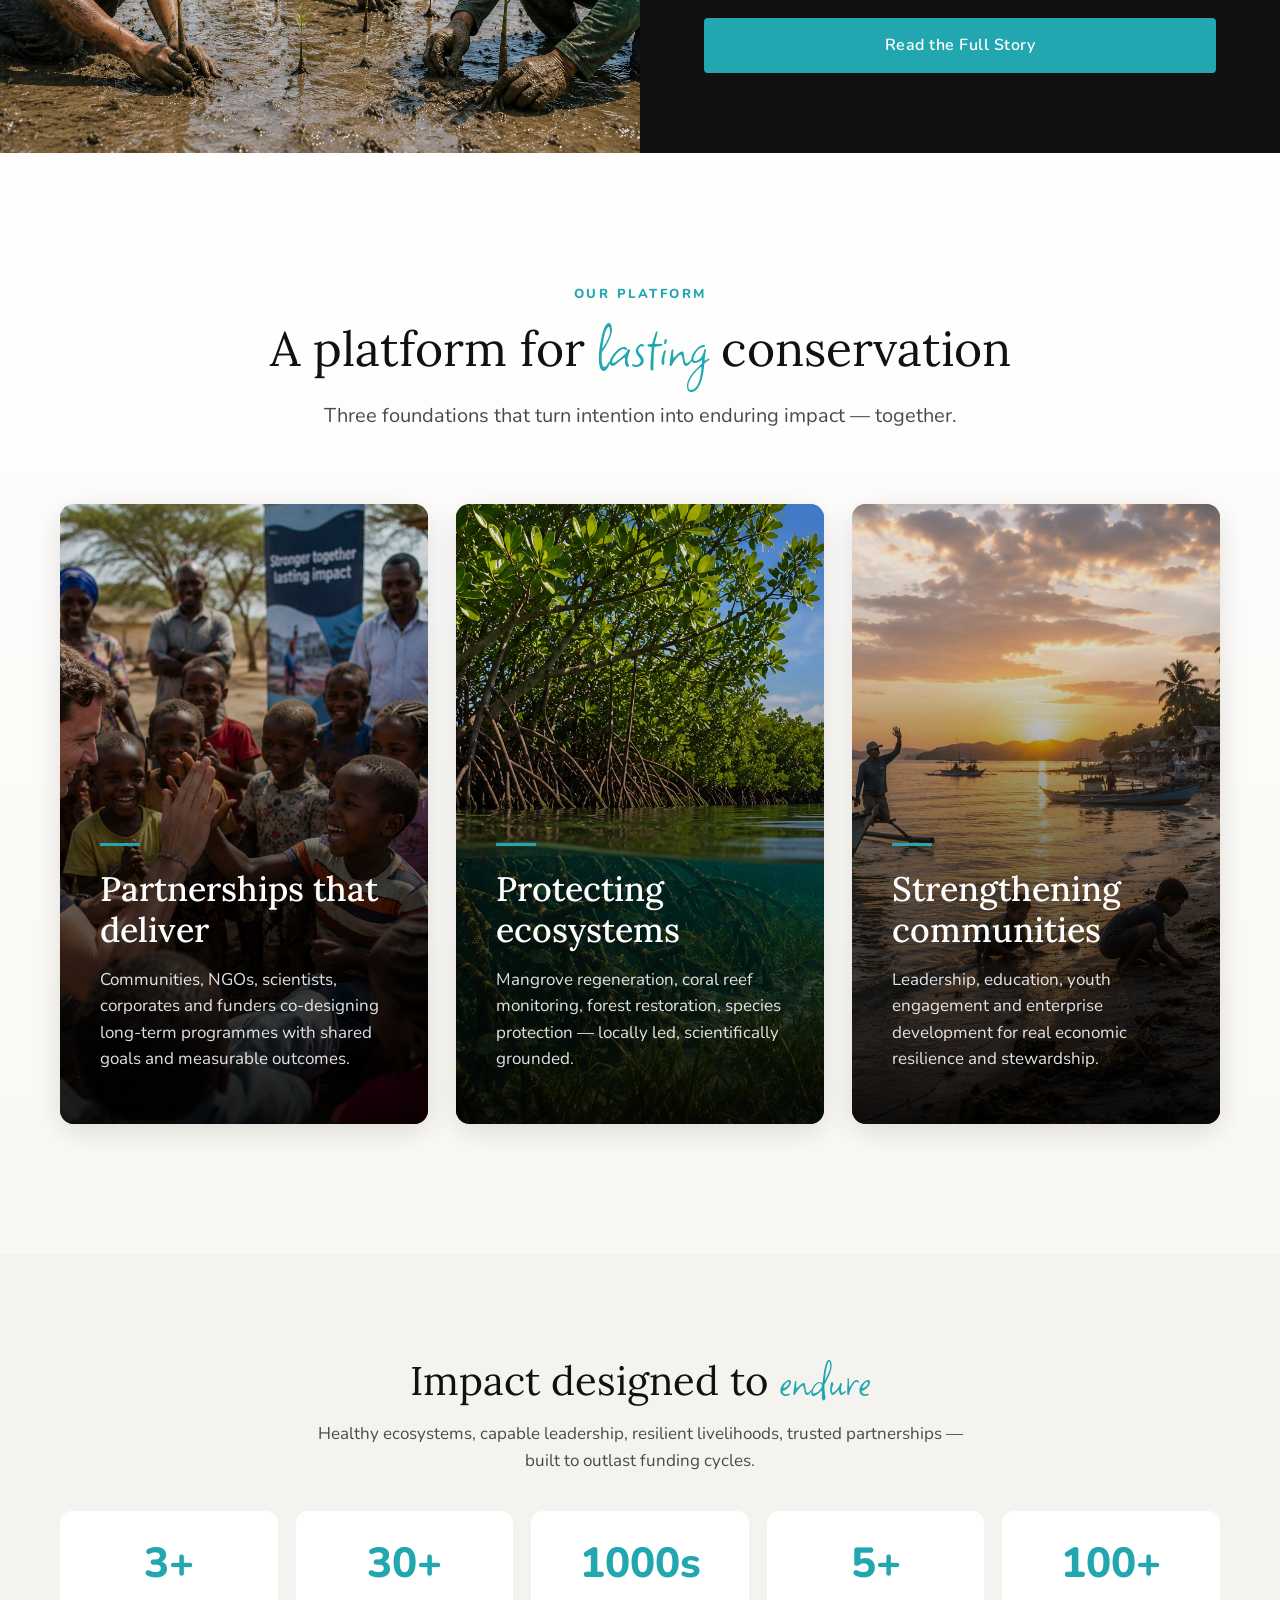
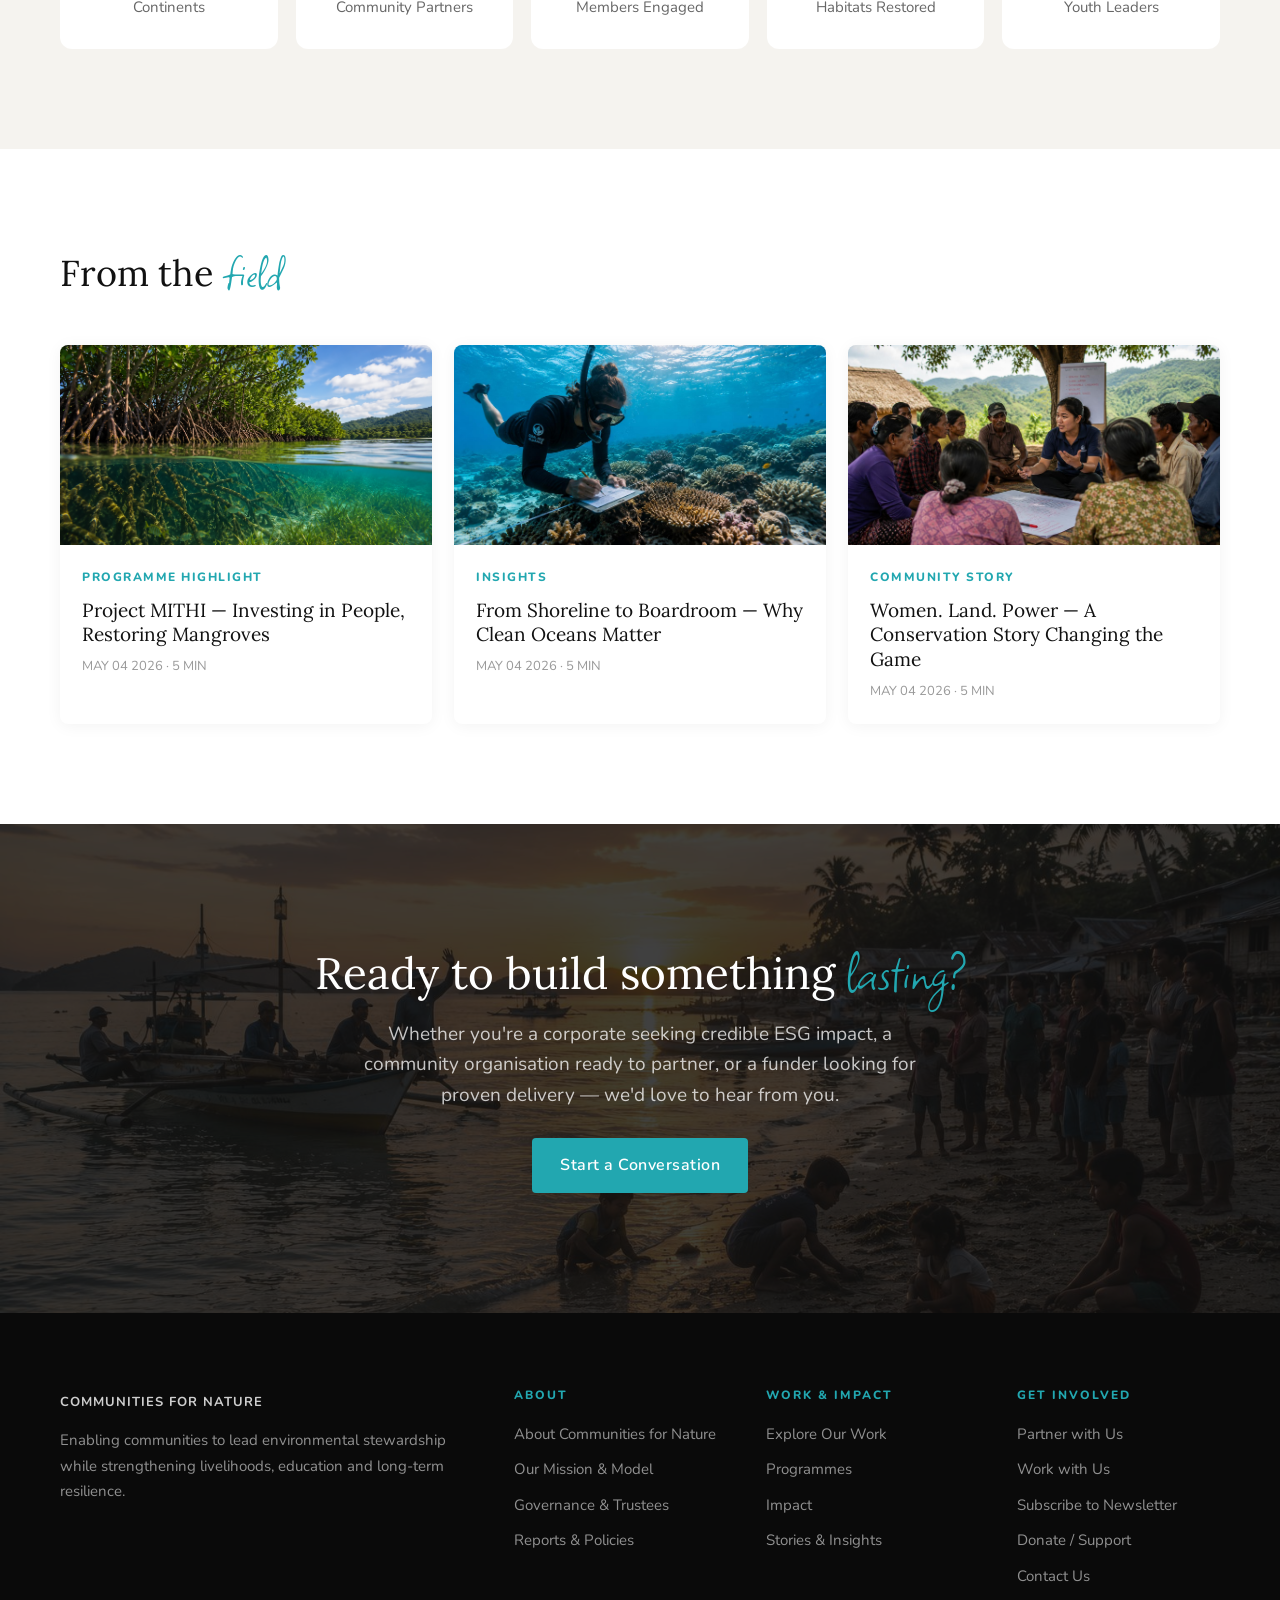
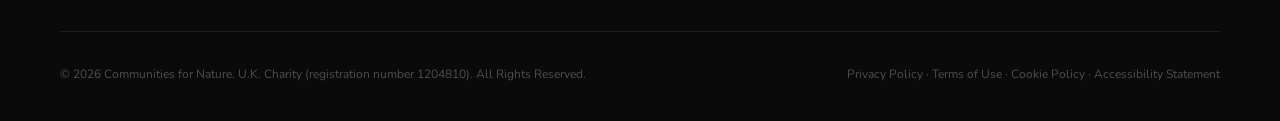
==== commit 91f9ecdc: "Revert "Homepage 'Our Platform': CI-style editorial tabs + cinematic showcase" This reverts commit 7" ====
--- a/index.html
+++ b/index.html
@@ -222,7 +222,7 @@
             line-height: 1.7; margin-bottom: 28px;
         }
 
-        /* PLATFORM — CI-style editorial tabs + cinematic showcase */
+        /* PILLARS — cinematic image cards */
         .pillars {
             padding: 64px 20px;
             background: linear-gradient(180deg, #ffffff 0%, #faf8f3 100%);
@@ -236,90 +236,59 @@
         }
         .pillars h2 { font-size: 30px; margin-bottom: 14px; text-align: center; line-height: 1.2; }
         .pillars-intro {
-            text-align: center; max-width: 640px; margin: 0 auto 32px;
+            text-align: center; max-width: 640px; margin: 0 auto 40px;
             font-size: 17px; color: var(--text-gray); line-height: 1.6;
         }
-
-        /* EDITORIAL TABS — large serif, active gets teal + underline */
-        .platform-tabs {
-            display: flex; flex-direction: column;
-            align-items: center; gap: 14px;
-            margin-bottom: 28px;
-            border-bottom: 1px solid rgba(0,0,0,0.08);
-            padding-bottom: 4px;
-        }
-        .platform-tab {
-            background: none; border: none; cursor: pointer;
-            font-family: 'Lora', serif; font-weight: 400;
-            font-size: 24px; color: var(--text-gray);
-            padding: 12px 4px; position: relative;
-            transition: color 0.3s ease;
-            line-height: 1.2;
-        }
-        .platform-tab::after {
-            content: ''; position: absolute;
-            left: 0; right: 0; bottom: -5px; height: 3px;
-            background: var(--teal); border-radius: 2px;
-            transform: scaleX(0); transform-origin: center;
-            transition: transform 0.4s ease;
-        }
-        .platform-tab:hover { color: var(--text-dark); }
-        .platform-tab.active { color: var(--text-dark); font-weight: 500; }
-        .platform-tab.active::after { transform: scaleX(1); }
-
-        /* SHOWCASE PANEL */
-        .platform-showcase {
-            position: relative; border-radius: 16px; overflow: hidden;
-            box-shadow: 0 14px 50px rgba(0,0,0,0.18);
-        }
-        .platform-panel {
-            display: none; position: relative;
-            min-height: 440px;
+        .pillars-row { display: grid; grid-template-columns: 1fr; gap: 20px; }
+        .pillar-card {
+            position: relative; display: block;
+            min-height: 420px; border-radius: 14px;
+            overflow: hidden; cursor: pointer;
             background-size: cover; background-position: center;
-            color: #fff;
-        }
-        .platform-panel.active {
-            display: flex; align-items: flex-end;
-            animation: platformFade 0.6s ease;
-        }
-        @keyframes platformFade {
-            from { opacity: 0.3; transform: scale(1.015); }
-            to { opacity: 1; transform: scale(1); }
-        }
-        .platform-panel::after {
+            box-shadow: 0 8px 30px rgba(0,0,0,0.12);
+            transition: transform 0.5s ease, box-shadow 0.5s ease;
+            color: #fff; text-decoration: none;
+        }
+        .pillar-card::before {
+            /* Subtle zoom layer using ::before for image, keeps overlay stable */
+            content: ''; position: absolute; inset: 0;
+            background: inherit;
+            background-size: inherit; background-position: inherit;
+            transition: transform 0.7s ease;
+        }
+        .pillar-card::after {
             content: ''; position: absolute; inset: 0;
             background: linear-gradient(to top,
-                rgba(0,0,0,0.85) 0%,
-                rgba(0,0,0,0.45) 55%,
-                rgba(0,0,0,0.1) 100%);
-        }
-        .platform-panel-content {
-            position: relative; z-index: 2;
-            padding: 32px 28px; max-width: 680px;
-        }
-        .platform-tag {
-            display: inline-block;
-            font-size: 12px; font-weight: 800; letter-spacing: 2px;
-            text-transform: uppercase; color: var(--teal);
-            margin-bottom: 14px;
-        }
-        .platform-panel h3 {
+                rgba(0,0,0,0.88) 0%,
+                rgba(0,0,0,0.5) 45%,
+                rgba(0,0,0,0.15) 75%,
+                rgba(0,0,0,0.05) 100%);
+            transition: opacity 0.4s ease;
+        }
+        .pillar-card:hover {
+            transform: translateY(-6px);
+            box-shadow: 0 20px 50px rgba(0,0,0,0.22);
+        }
+        .pillar-card:hover::after { opacity: 0.92; }
+        .pillar-content {
+            position: absolute; bottom: 0; left: 0; right: 0; z-index: 2;
+            padding: 32px 26px;
+        }
+        .pillar-content .accent {
+            display: inline-block; width: 40px; height: 3px;
+            background: var(--teal); margin-bottom: 14px;
+            transition: width 0.4s ease;
+        }
+        .pillar-card:hover .pillar-content .accent { width: 72px; }
+        .pillar-content h3 {
             font-family: 'Lora', serif; font-weight: 500;
-            font-size: 28px; color: #fff;
-            margin-bottom: 14px; line-height: 1.2;
-        }
-        .platform-panel p {
-            font-size: 17px; color: rgba(255,255,255,0.9);
-            line-height: 1.55; margin-bottom: 22px;
-        }
-        .platform-link {
-            display: inline-block; font-size: 13px;
-            font-weight: 800; letter-spacing: 1.8px;
-            text-transform: uppercase; color: #fff;
-            padding: 10px 0; border-bottom: 2px solid var(--teal);
-            transition: border-color 0.3s, padding 0.3s;
-        }
-        .platform-link:hover { border-bottom-color: #fff; padding-right: 8px; }
+            font-size: 26px; color: #fff;
+            margin-bottom: 12px; line-height: 1.2;
+        }
+        .pillar-content p {
+            font-size: 16px; color: rgba(255,255,255,0.88);
+            line-height: 1.55; margin: 0;
+        }
 
         /* IMPACT SECTION (uses shared .impact-row from styles.css) */
         .impact-section { padding: 56px 20px; background: var(--off-white); }
@@ -377,13 +346,11 @@
             .immersive-text h2 { font-size: 30px; }
             .pillars { padding: 96px 32px; }
             .pillars h2 { font-size: 38px; margin-bottom: 16px; }
-            .pillars-intro { font-size: 19px; margin-bottom: 40px; }
-            .platform-tabs { flex-direction: row; gap: 56px; margin-bottom: 40px; }
-            .platform-tab { font-size: 28px; padding: 14px 4px; }
-            .platform-panel { min-height: 540px; }
-            .platform-panel-content { padding: 48px 44px; }
-            .platform-panel h3 { font-size: 36px; }
-            .platform-panel p { font-size: 19px; }
+            .pillars-intro { font-size: 19px; margin-bottom: 56px; }
+            .pillars-row { grid-template-columns: repeat(3, 1fr); gap: 24px; }
+            .pillar-card { min-height: 500px; }
+            .pillar-content { padding: 40px 30px; }
+            .pillar-content h3 { font-size: 28px; }
             .impact-section { padding: 72px 32px; }
             .impact-section h2 { font-size: 34px; }
             .more-stories { padding: 72px 32px; }
@@ -420,14 +387,12 @@
             .immersive-text p { font-size: 19px; }
             .pillars { padding: 130px 60px; }
             .pillars h2 { font-size: 48px; margin-bottom: 18px; }
-            .pillars-intro { font-size: 20px; margin-bottom: 56px; }
-            .platform-tabs { gap: 80px; margin-bottom: 56px; }
-            .platform-tab { font-size: 36px; padding: 18px 6px; }
-            .platform-panel { min-height: 640px; }
-            .platform-panel-content { padding: 72px 64px; max-width: 760px; }
-            .platform-panel h3 { font-size: 46px; margin-bottom: 18px; }
-            .platform-panel p { font-size: 21px; line-height: 1.6; }
-            .platform-link { font-size: 14px; }
+            .pillars-intro { font-size: 20px; margin-bottom: 72px; }
+            .pillars-row { gap: 28px; }
+            .pillar-card { min-height: 620px; }
+            .pillar-content { padding: 52px 40px; }
+            .pillar-content h3 { font-size: 34px; margin-bottom: 16px; }
+            .pillar-content p { font-size: 17px; }
             .impact-section { padding: 100px 60px; }
             .impact-section h2 { font-size: 40px; }
             .more-stories { padding: 100px 60px; }
@@ -564,47 +529,34 @@
     </div>
 </section>
 
-<!-- PLATFORM -->
+<!-- PILLARS -->
 <section class="pillars">
     <div class="pillars-inner">
-        <p class="pillars-eyebrow">Our Platform</p>
+        <p class="pillars-eyebrow">Our platform</p>
         <h2>A platform for <span class="highlight">lasting</span> conservation</h2>
-        <p class="pillars-intro">Choose a focus area to explore how we work.</p>
-
-        <div class="platform-tabs" role="tablist">
-            <button class="platform-tab active" data-target="partnerships" role="tab" aria-selected="true">Partnerships</button>
-            <button class="platform-tab" data-target="ecosystems" role="tab" aria-selected="false">Ecosystems</button>
-            <button class="platform-tab" data-target="communities" role="tab" aria-selected="false">Communities</button>
-        </div>
-
-        <div class="platform-showcase">
-            <div class="platform-panel active" id="platform-partnerships"
-                 style="background-image: url('AI_images/Partner_with_us_strategic_partnerships.jpeg');">
-                <div class="platform-panel-content">
-                    <span class="platform-tag">01 — Partnerships that deliver</span>
-                    <h3>Co-designed for shared accountability</h3>
+        <p class="pillars-intro">Three foundations that turn intention into enduring impact — together.</p>
+        <div class="pillars-row">
+            <a href="get-involved.html" class="pillar-card" style="background-image: url('AI_images/Partner_with_us_strategic_partnerships.jpeg');">
+                <div class="pillar-content">
+                    <span class="accent"></span>
+                    <h3>Partnerships that deliver</h3>
                     <p>Communities, NGOs, scientists, corporates and funders co-designing long-term programmes with shared goals and measurable outcomes.</p>
-                    <a href="get-involved.html" class="platform-link">How we partner →</a>
                 </div>
-            </div>
-            <div class="platform-panel" id="platform-ecosystems"
-                 style="background-image: url('AI_images/Mangroves_above_below_water.png');">
-                <div class="platform-panel-content">
-                    <span class="platform-tag">02 — Protecting ecosystems</span>
-                    <h3>Locally led. Scientifically grounded.</h3>
-                    <p>Mangrove regeneration, coral reef monitoring, forest restoration and species protection — designed with the people who depend on these ecosystems most.</p>
-                    <a href="programmes.html" class="platform-link">Explore our programmes →</a>
+            </a>
+            <a href="programmes.html" class="pillar-card" style="background-image: url('AI_images/Mangroves_above_below_water.png');">
+                <div class="pillar-content">
+                    <span class="accent"></span>
+                    <h3>Protecting ecosystems</h3>
+                    <p>Mangrove regeneration, coral reef monitoring, forest restoration, species protection — locally led, scientifically grounded.</p>
                 </div>
-            </div>
-            <div class="platform-panel" id="platform-communities"
-                 style="background-image: url('AI_images/happy_coastal_community_fishing_boat_philippines.jpeg');">
-                <div class="platform-panel-content">
-                    <span class="platform-tag">03 — Strengthening communities</span>
-                    <h3>People are the platform.</h3>
-                    <p>Leadership, education, youth engagement and enterprise development that build real economic resilience and long-term stewardship.</p>
-                    <a href="stories.html" class="platform-link">Stories from the field →</a>
+            </a>
+            <a href="stories.html" class="pillar-card" style="background-image: url('AI_images/happy_coastal_community_fishing_boat_philippines.jpeg');">
+                <div class="pillar-content">
+                    <span class="accent"></span>
+                    <h3>Strengthening communities</h3>
+                    <p>Leadership, education, youth engagement and enterprise development for real economic resilience and stewardship.</p>
                 </div>
-            </div>
+            </a>
         </div>
     </div>
 </section>
@@ -719,18 +671,6 @@
             document.getElementById('panel-' + target).classList.add('active');
         });
     });
-    // Platform tabs — swap cinematic showcase panel
-    document.querySelectorAll('.platform-tab').forEach(tab => {
-        tab.addEventListener('click', () => {
-            const target = tab.dataset.target;
-            document.querySelectorAll('.platform-tab').forEach(t => {
-                t.classList.remove('active'); t.setAttribute('aria-selected', 'false');
-            });
-            document.querySelectorAll('.platform-panel').forEach(p => p.classList.remove('active'));
-            tab.classList.add('active'); tab.setAttribute('aria-selected', 'true');
-            document.getElementById('platform-' + target).classList.add('active');
-        });
-    });
 </script>
 </body>
 </html>
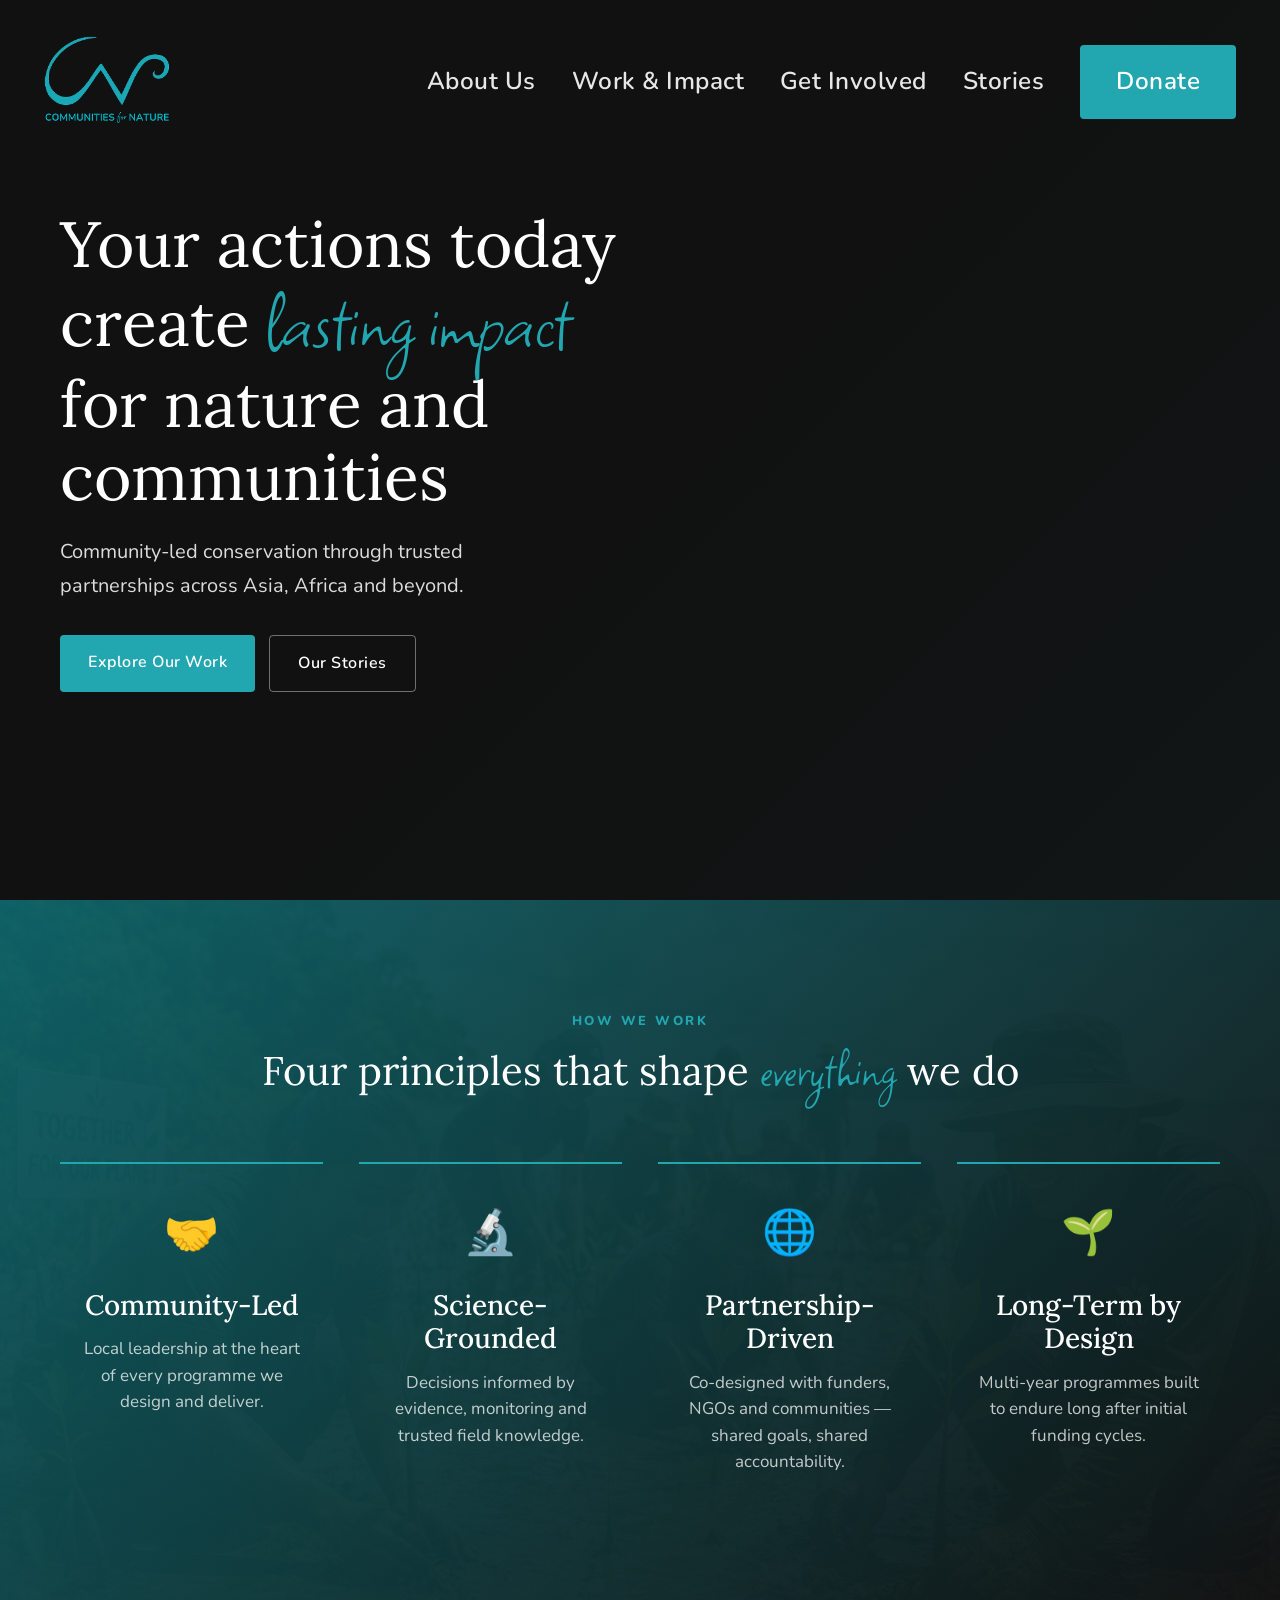
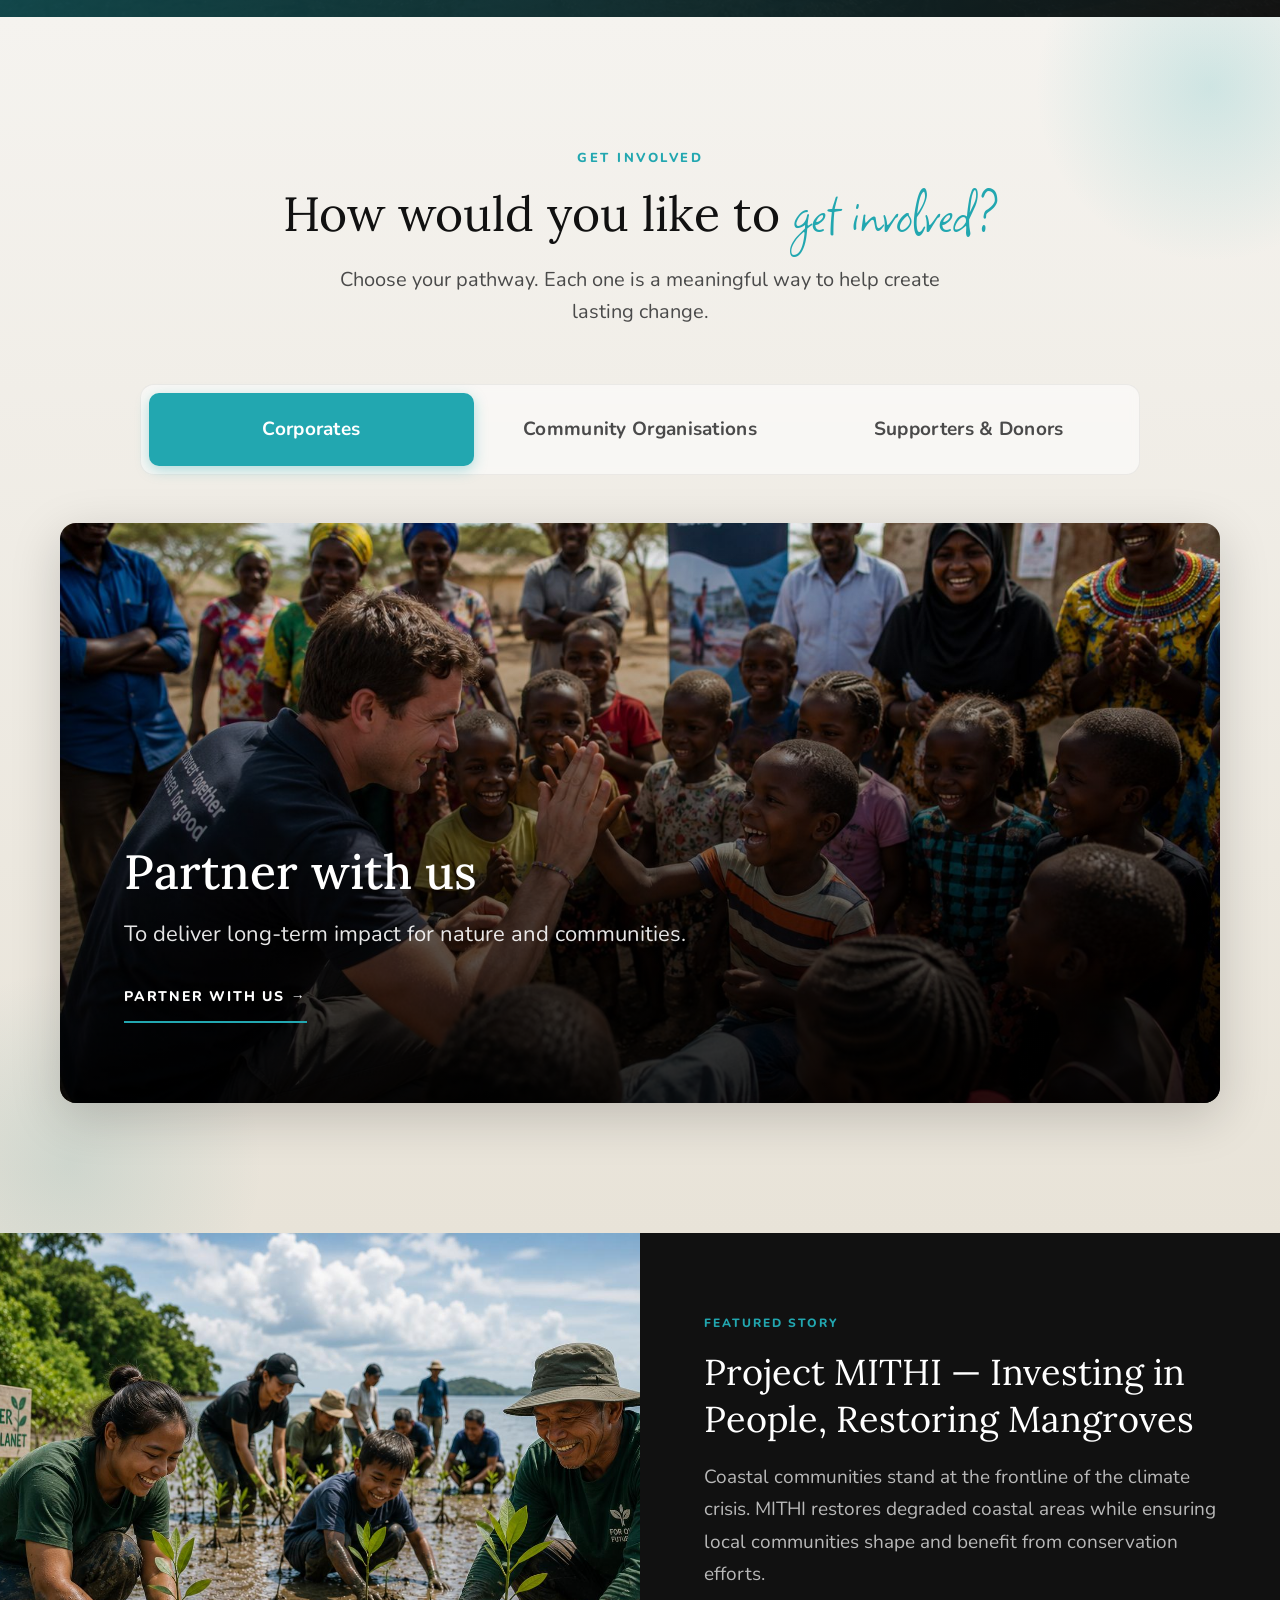
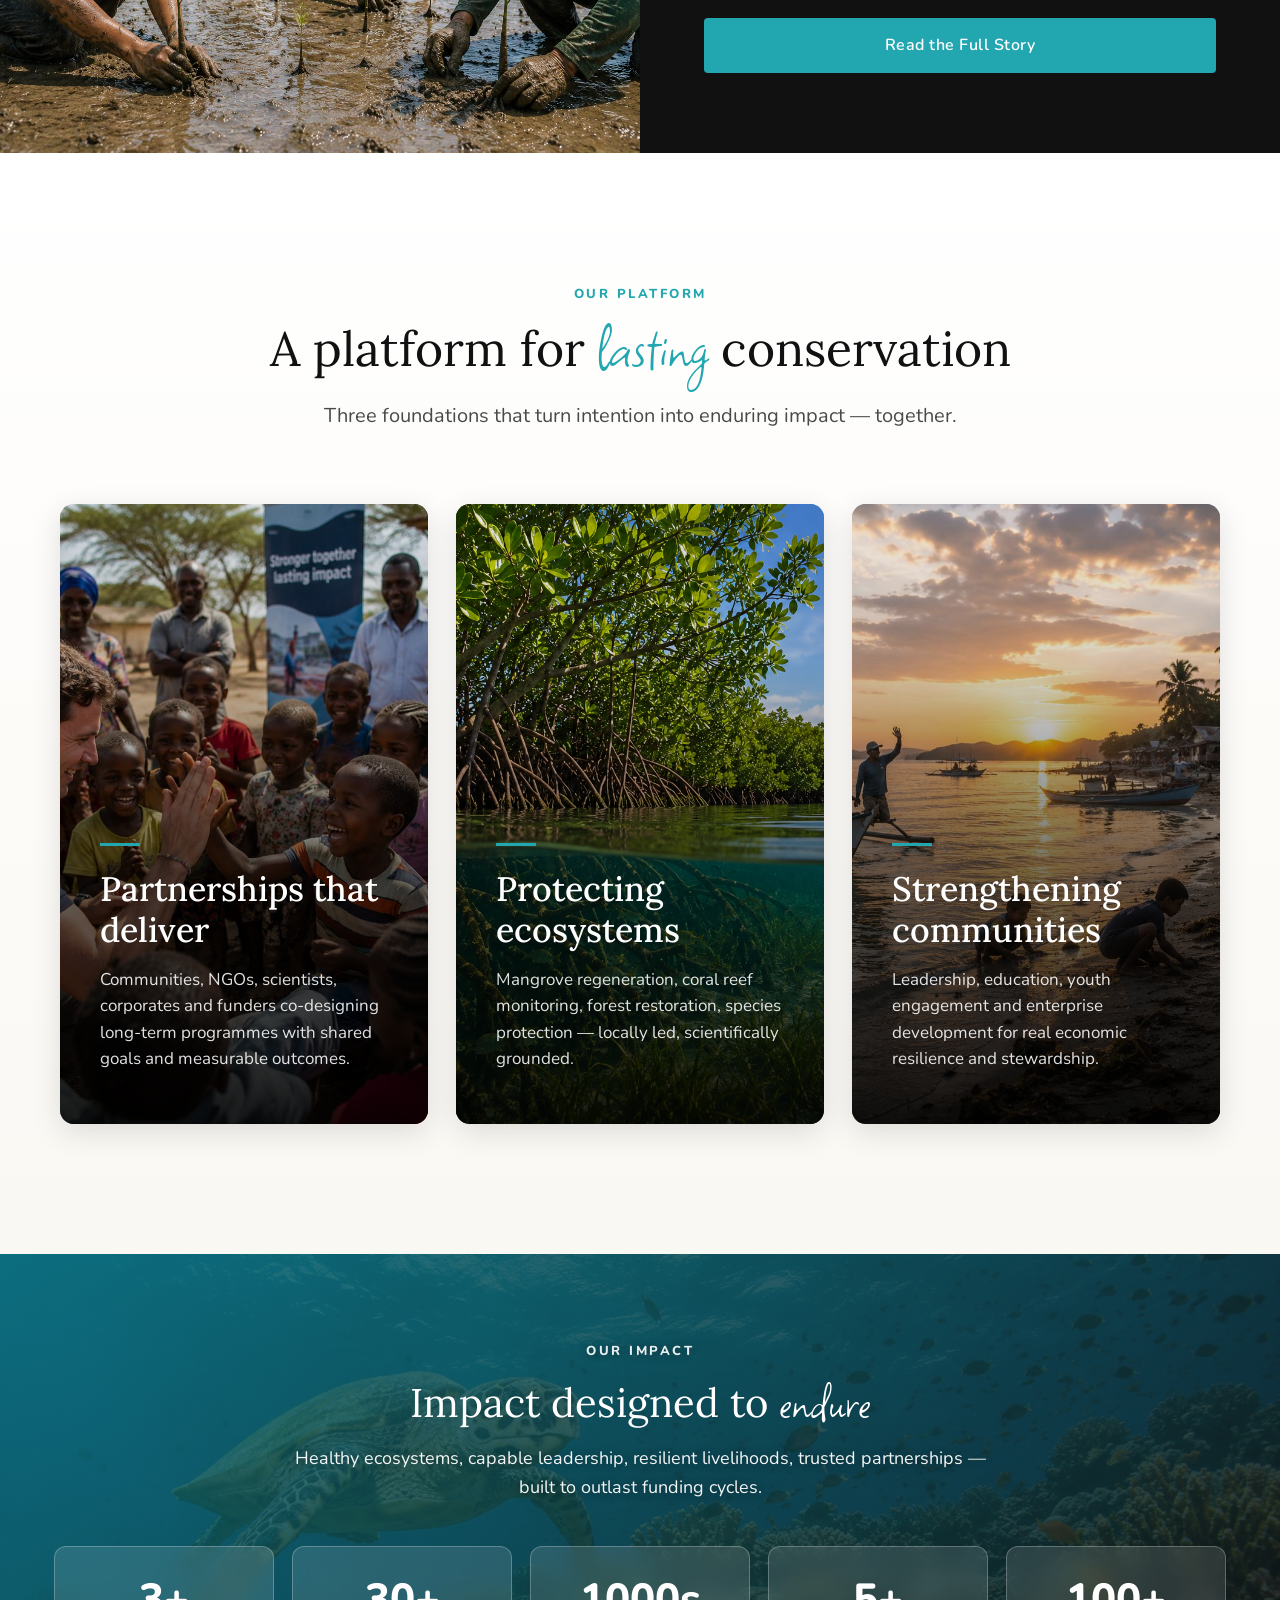
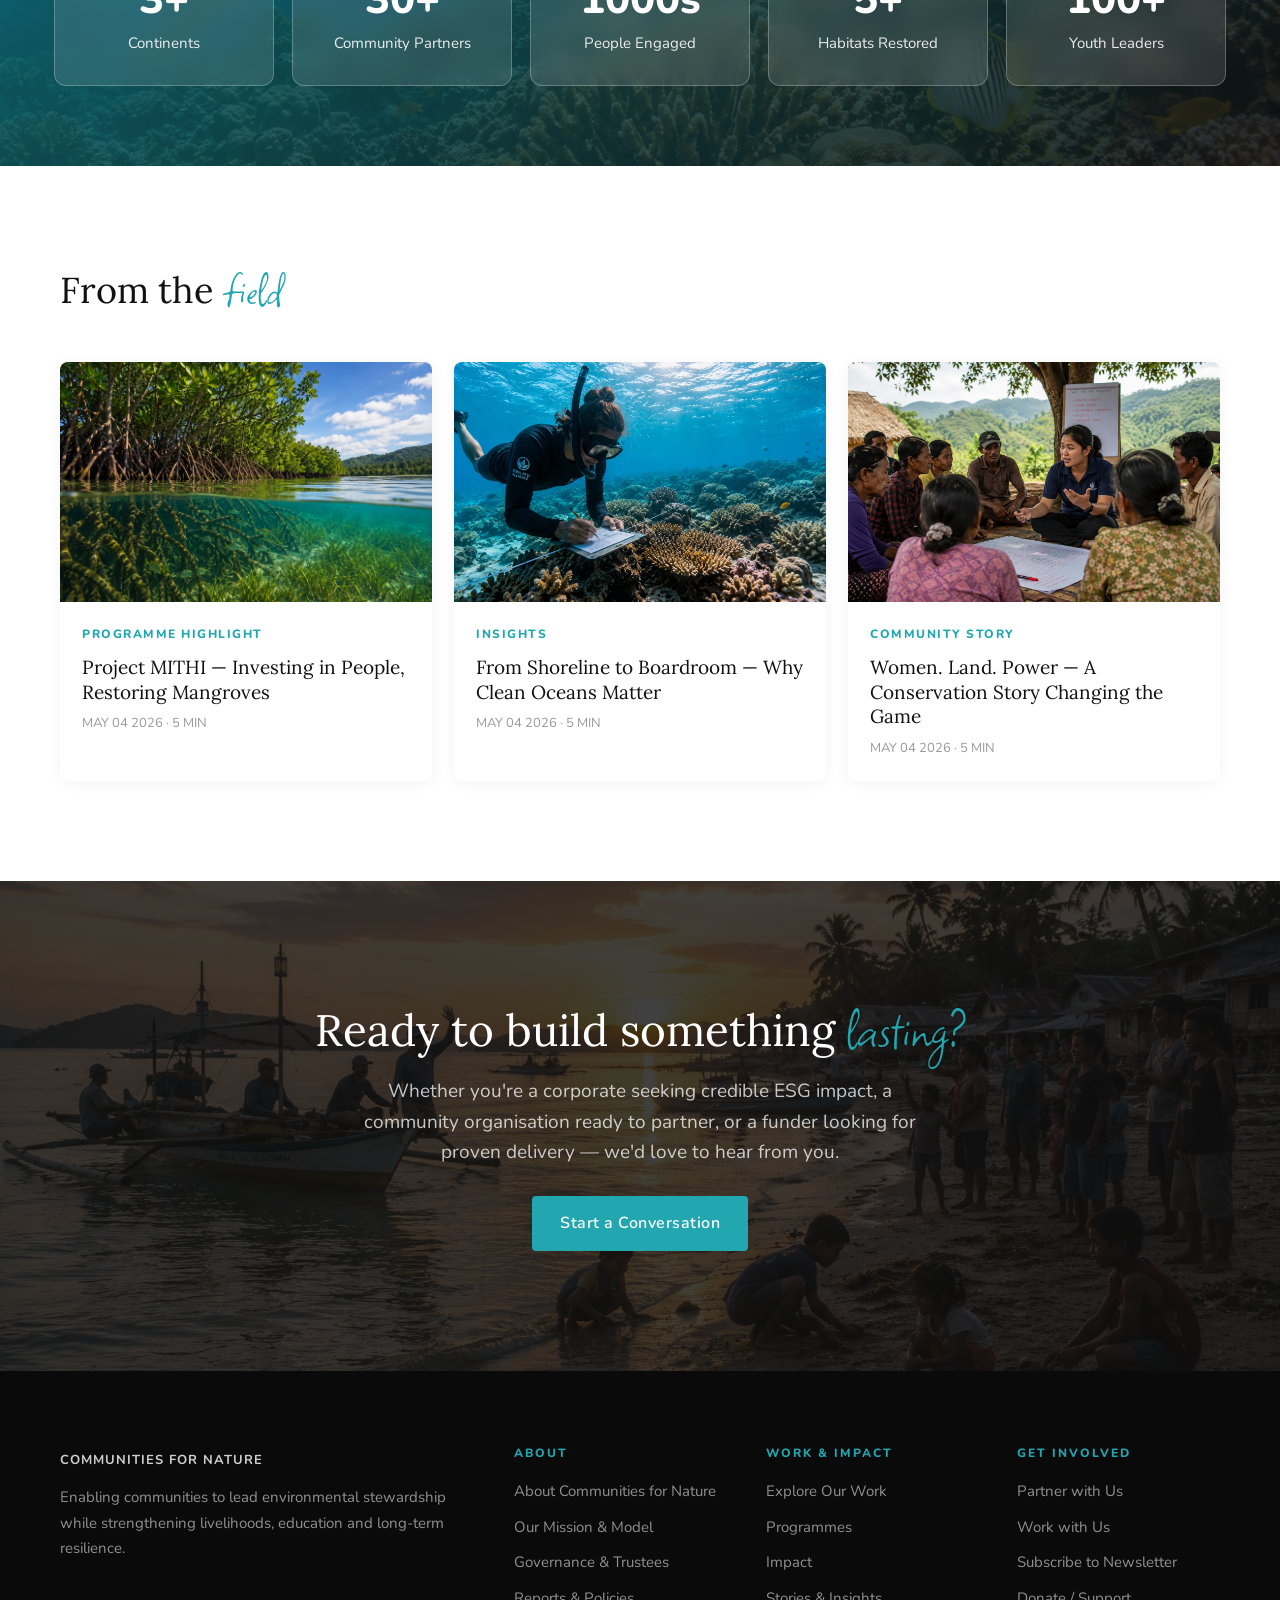
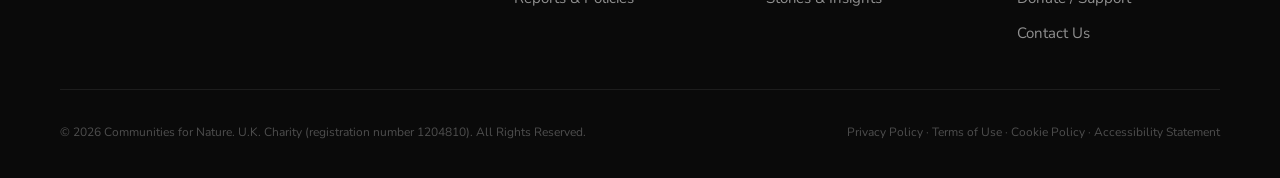
==== commit ed078372: "Redesign homepage Impact section with underwater banner; copy + sizing tweaks - Impact section: full" ====
--- a/index.html
+++ b/index.html
@@ -562,15 +562,19 @@
 </section>
 
 <!-- IMPACT -->
-<section class="impact-section">
-    <h2>Impact designed to <span class="highlight">endure</span></h2>
-    <p>Healthy ecosystems, capable leadership, resilient livelihoods, trusted partnerships — built to outlast funding cycles.</p>
-    <div class="impact-row">
-        <div class="impact-card"><h3>3+</h3><p>Continents</p></div>
-        <div class="impact-card"><h3>30+</h3><p>Community Partners</p></div>
-        <div class="impact-card"><h3>1000s</h3><p>Members Engaged</p></div>
-        <div class="impact-card"><h3>5+</h3><p>Habitats Restored</p></div>
-        <div class="impact-card"><h3>100+</h3><p>Youth Leaders</p></div>
+<section class="impact-section impact-visual" style="background-image: url('AI_images/sea_turtle_underwater_coral_reef_ACE.jpeg');">
+    <div class="impact-overlay"></div>
+    <div class="impact-inner">
+        <span class="section-label impact-label">Our Impact</span>
+        <h2>Impact designed to <span class="highlight">endure</span></h2>
+        <p class="impact-lead">Healthy ecosystems, capable leadership, resilient livelihoods, trusted partnerships — built to outlast funding cycles.</p>
+        <div class="impact-row">
+            <div class="impact-card"><h3>3+</h3><p>Continents</p></div>
+            <div class="impact-card"><h3>30+</h3><p>Community Partners</p></div>
+            <div class="impact-card"><h3>1000s</h3><p>People Engaged</p></div>
+            <div class="impact-card"><h3>5+</h3><p>Habitats Restored</p></div>
+            <div class="impact-card"><h3>100+</h3><p>Youth Leaders</p></div>
+        </div>
     </div>
 </section>
 
--- a/styles.css
+++ b/styles.css
@@ -109,7 +109,7 @@
     background: var(--text-dark);
     display: flex; align-items: flex-end;
     background-size: cover; background-position: center;
-    min-height: 360px;
+    height: 360px;
 }
 .page-hero::after {
     content: ''; position: absolute; inset: 0;
@@ -238,7 +238,7 @@
     transition: transform 0.3s, box-shadow 0.3s;
 }
 .programme-card:hover { transform: translateY(-4px); box-shadow: 0 12px 40px rgba(0,0,0,0.08); }
-.programme-card-img { height: 200px; overflow: hidden; }
+.programme-card-img { height: 240px; overflow: hidden; }
 .programme-card-img img { width: 100%; height: 100%; object-fit: cover; }
 .programme-card-body { padding: 24px; }
 .programme-card-body .region {
@@ -259,7 +259,7 @@
     box-shadow: 0 2px 16px rgba(0,0,0,0.05); transition: transform 0.3s;
 }
 .story-item:hover { transform: translateY(-4px); }
-.story-item-img { height: 200px; overflow: hidden; }
+.story-item-img { height: 240px; overflow: hidden; }
 .story-item-img img { width: 100%; height: 100%; object-fit: cover; }
 .story-item-body { padding: 22px; }
 .story-item-body .tag {
@@ -283,6 +283,57 @@
     font-weight: 800; color: var(--teal); margin-bottom: 6px;
 }
 .impact-card p { font-size: 15px; color: #666; }
+
+/* Visual / hero-backed impact band */
+.impact-section.impact-visual {
+    position: relative;
+    background-size: cover;
+    background-position: center;
+    background-repeat: no-repeat;
+    padding: 80px 24px;
+    color: #fff;
+    overflow: hidden;
+}
+.impact-section.impact-visual .impact-overlay {
+    position: absolute; inset: 0;
+    background: linear-gradient(135deg, rgba(14,110,117,0.85) 0%, rgba(17,17,17,0.85) 100%);
+    z-index: 1;
+}
+.impact-section.impact-visual .impact-inner {
+    position: relative; z-index: 2;
+    max-width: 1200px; margin: 0 auto; text-align: center;
+}
+.impact-section.impact-visual .impact-label {
+    color: rgba(255,255,255,0.9);
+    display: inline-block; margin-bottom: 14px;
+    text-shadow: 0 1px 8px rgba(0,0,0,0.4);
+}
+.impact-section.impact-visual h2 { color: #fff; margin-bottom: 14px; }
+.impact-section.impact-visual h2 .highlight { color: #fff; }
+.impact-section.impact-visual .impact-lead {
+    color: rgba(255,255,255,0.95);
+    max-width: 720px; margin: 0 auto 44px;
+    font-size: 18px; line-height: 1.6;
+    text-shadow: 0 1px 10px rgba(0,0,0,0.4);
+}
+.impact-section.impact-visual .impact-card {
+    background: rgba(255,255,255,0.12);
+    backdrop-filter: blur(10px);
+    -webkit-backdrop-filter: blur(10px);
+    border: 1px solid rgba(255,255,255,0.25);
+    color: #fff;
+    transition: transform 0.25s ease, background 0.25s ease;
+}
+.impact-section.impact-visual .impact-card:hover {
+    transform: translateY(-4px);
+    background: rgba(255,255,255,0.18);
+}
+.impact-section.impact-visual .impact-card h3 { color: #fff; }
+.impact-section.impact-visual .impact-card p { color: rgba(255,255,255,0.9); }
+.impact-icon {
+    display: block; font-size: 30px; line-height: 1;
+    margin-bottom: 10px;
+}
 
 /* ============================================================
    FILTER TABS & CATEGORY TAGS
@@ -427,7 +478,7 @@
     nav { padding: 14px 28px; }
     .nav-logo img { height: 80px; }
 
-    .page-hero { padding: 130px 32px 70px; min-height: 420px; }
+    .page-hero { padding: 130px 32px 70px; height: 420px; }
     .page-hero-content h1 { font-size: 48px; }
     .page-hero-content p { font-size: 20px; }
 
@@ -480,7 +531,7 @@
     .nav-links a:hover, .nav-links a.active { color: #fff; }
     .nav-hamburger { display: none; }
 
-    .page-hero { padding: 170px 60px 90px; min-height: 480px; }
+    .page-hero { padding: 170px 60px 90px; height: 480px; }
     .page-hero-content h1 { font-size: 60px; }
     .page-hero-content p { font-size: 21px; }
 
@@ -491,7 +542,7 @@
 
     .approach-grid { grid-template-columns: repeat(auto-fit, minmax(280px, 1fr)); gap: 24px; }
 
-    .feature-image-block { min-height: 420px; padding: 100px 60px; }
+    .feature-image-block { min-height: 504px; padding: 100px 60px; }
     .feature-image-block .feature-content h2 { font-size: 40px; }
     .feature-image-block .feature-content p { font-size: 19px; }
 
@@ -520,6 +571,7 @@
    ============================================================ */
 @media (min-width: 1280px) {
     h1 { font-size: 56px; }
+    .page-hero { padding: 220px 60px 120px; height: 634px; }
     .page-hero-content h1 { font-size: 68px; }
 }
 
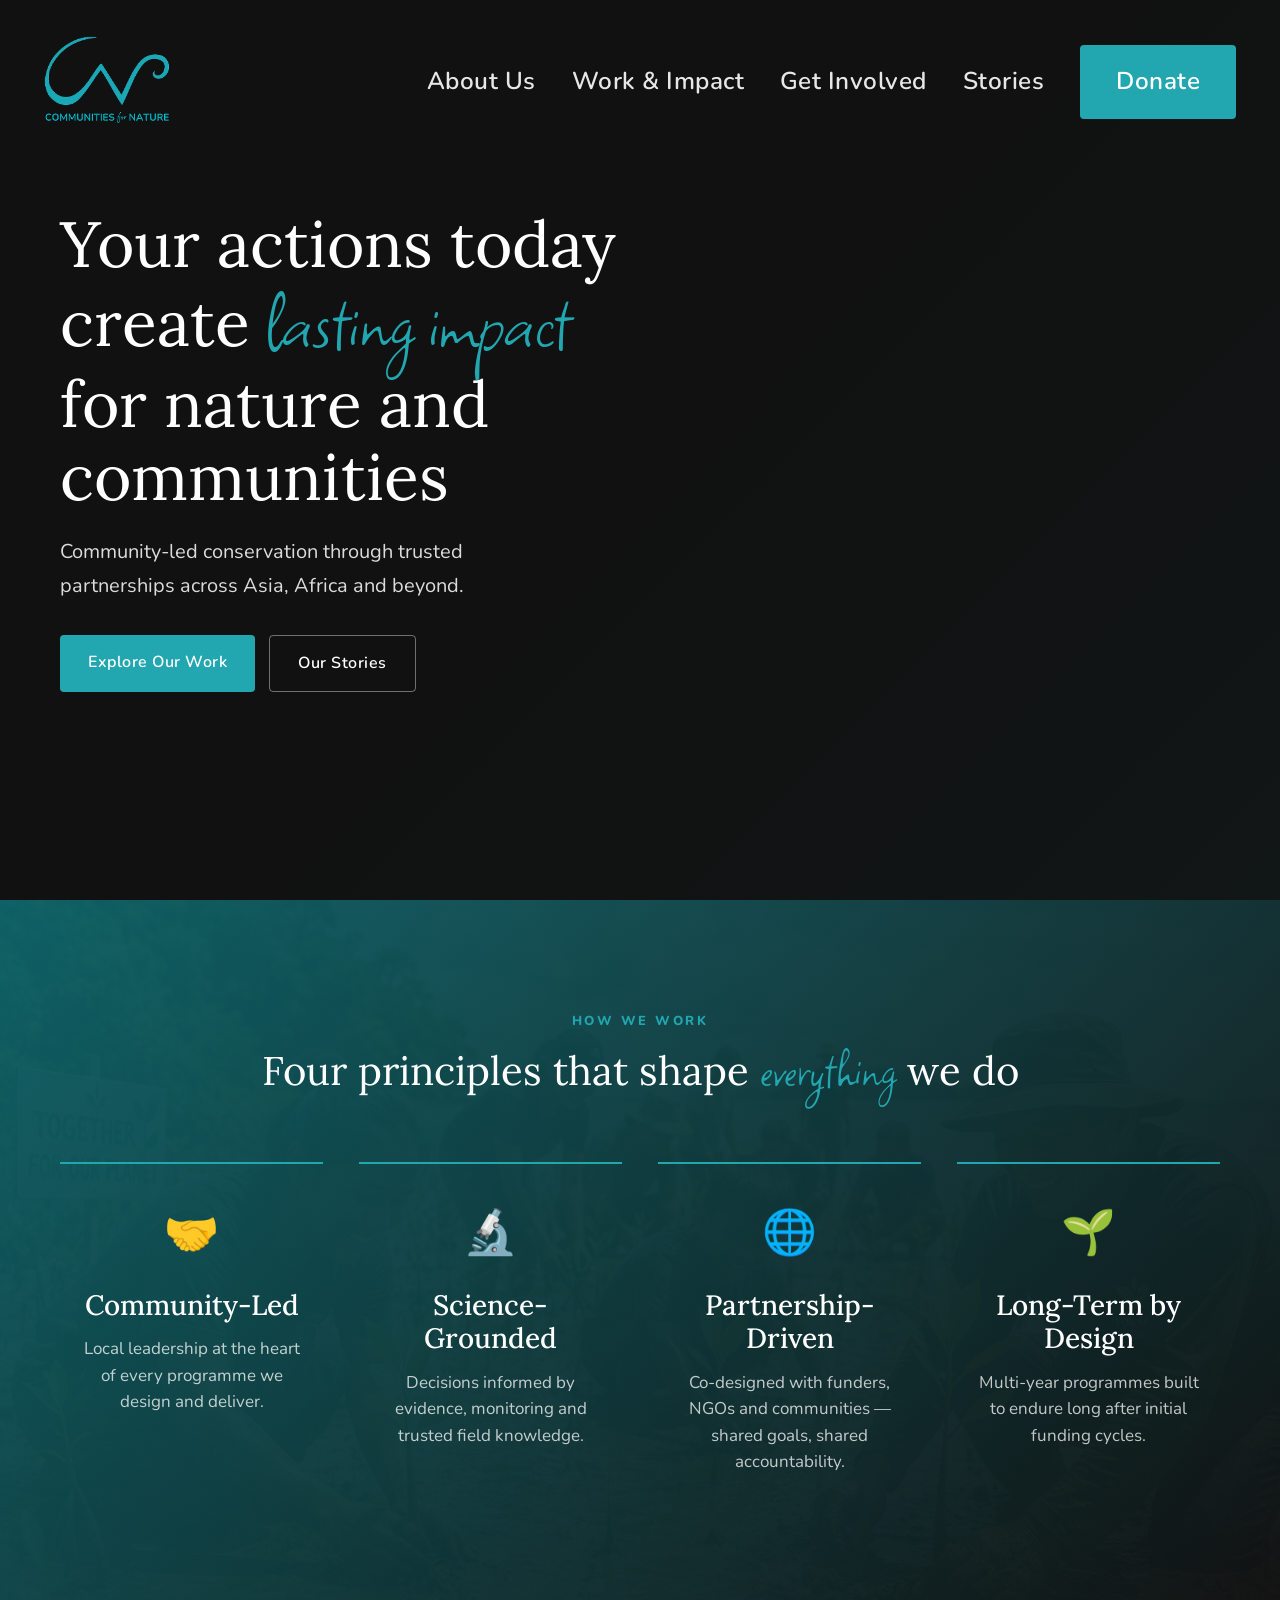
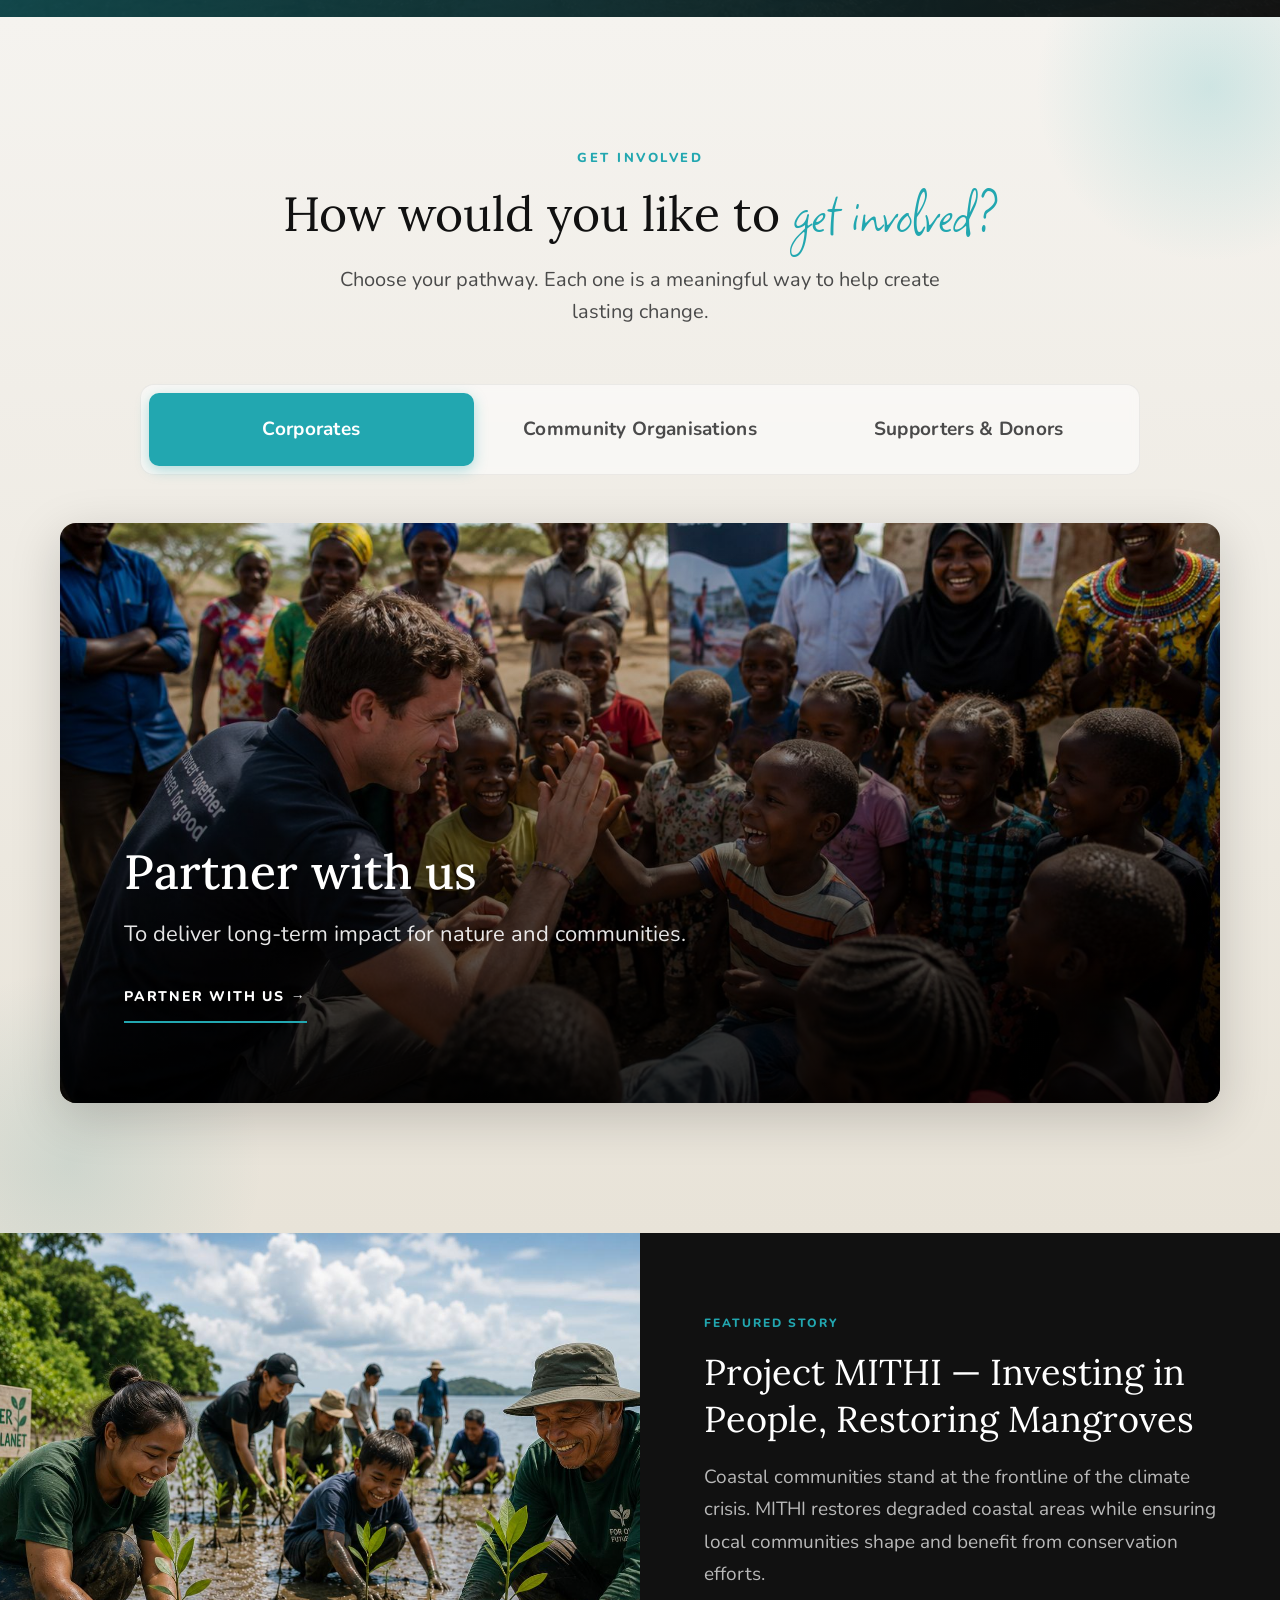
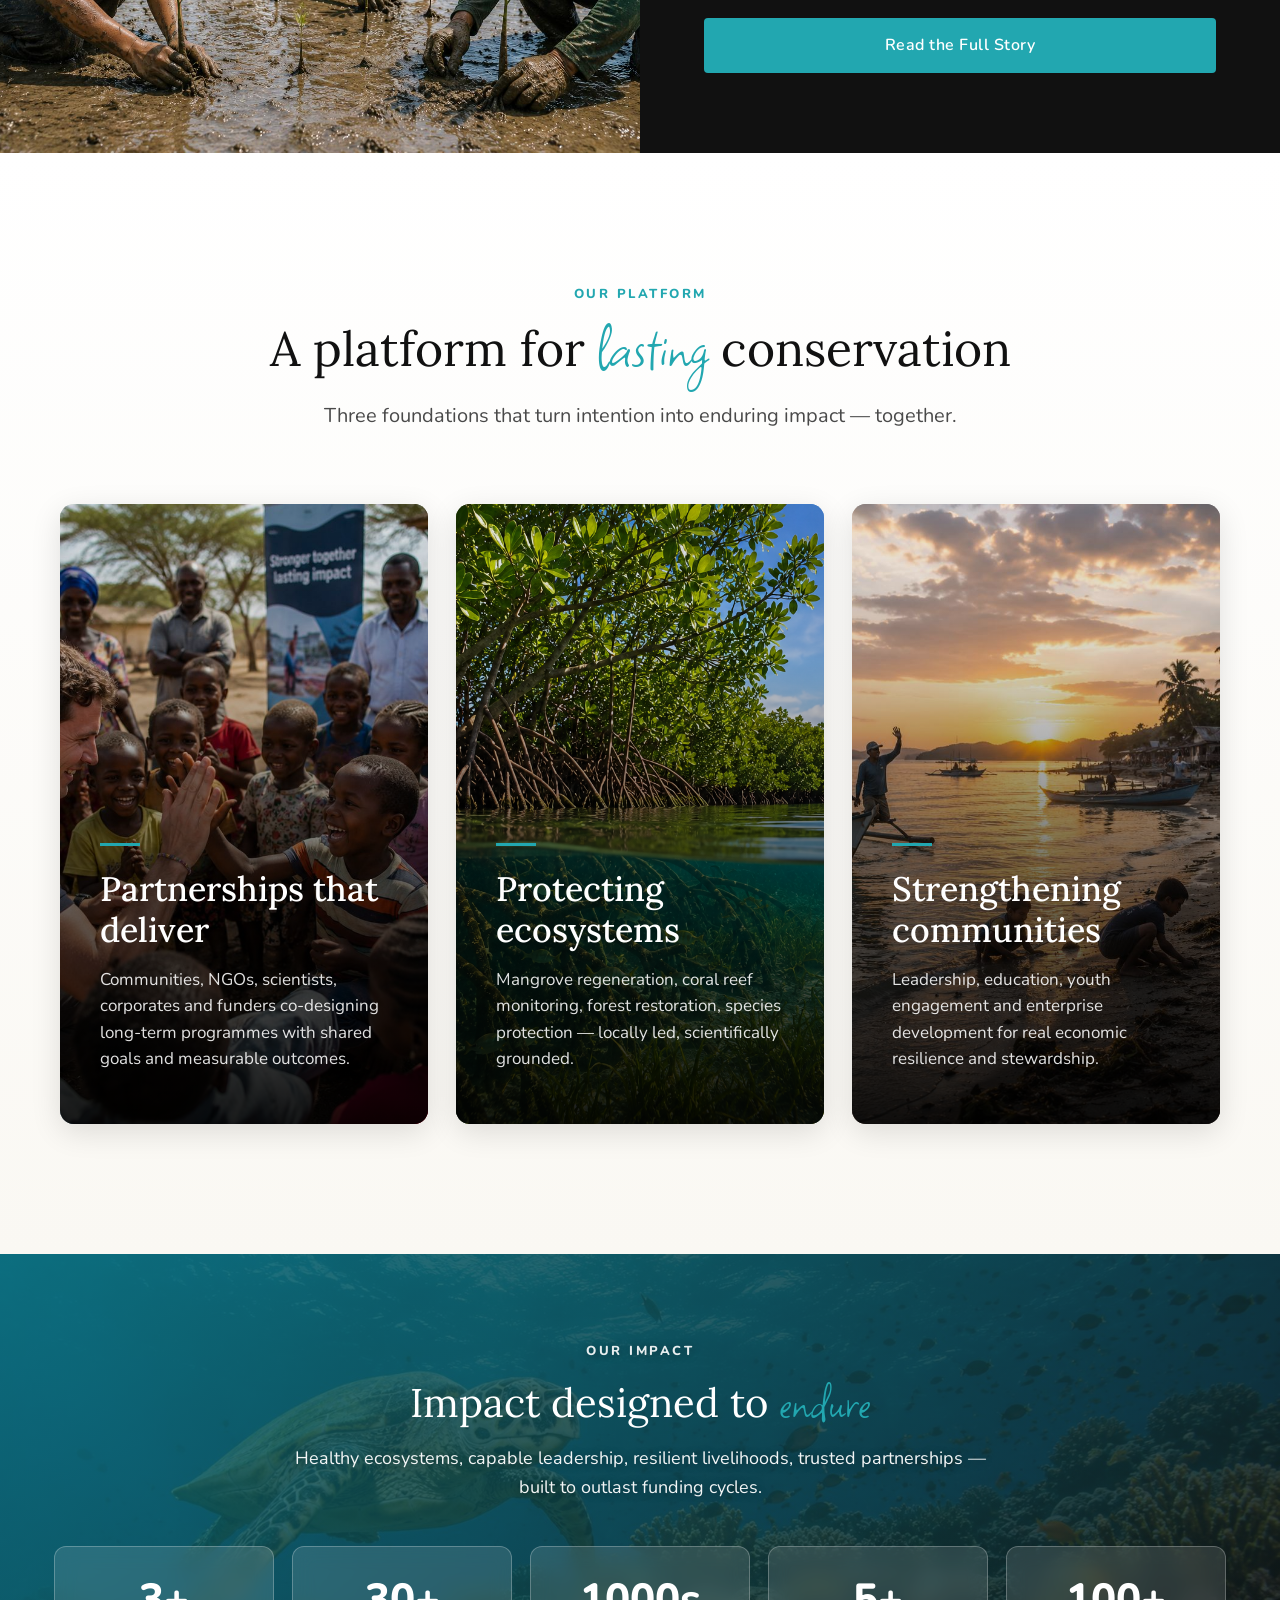
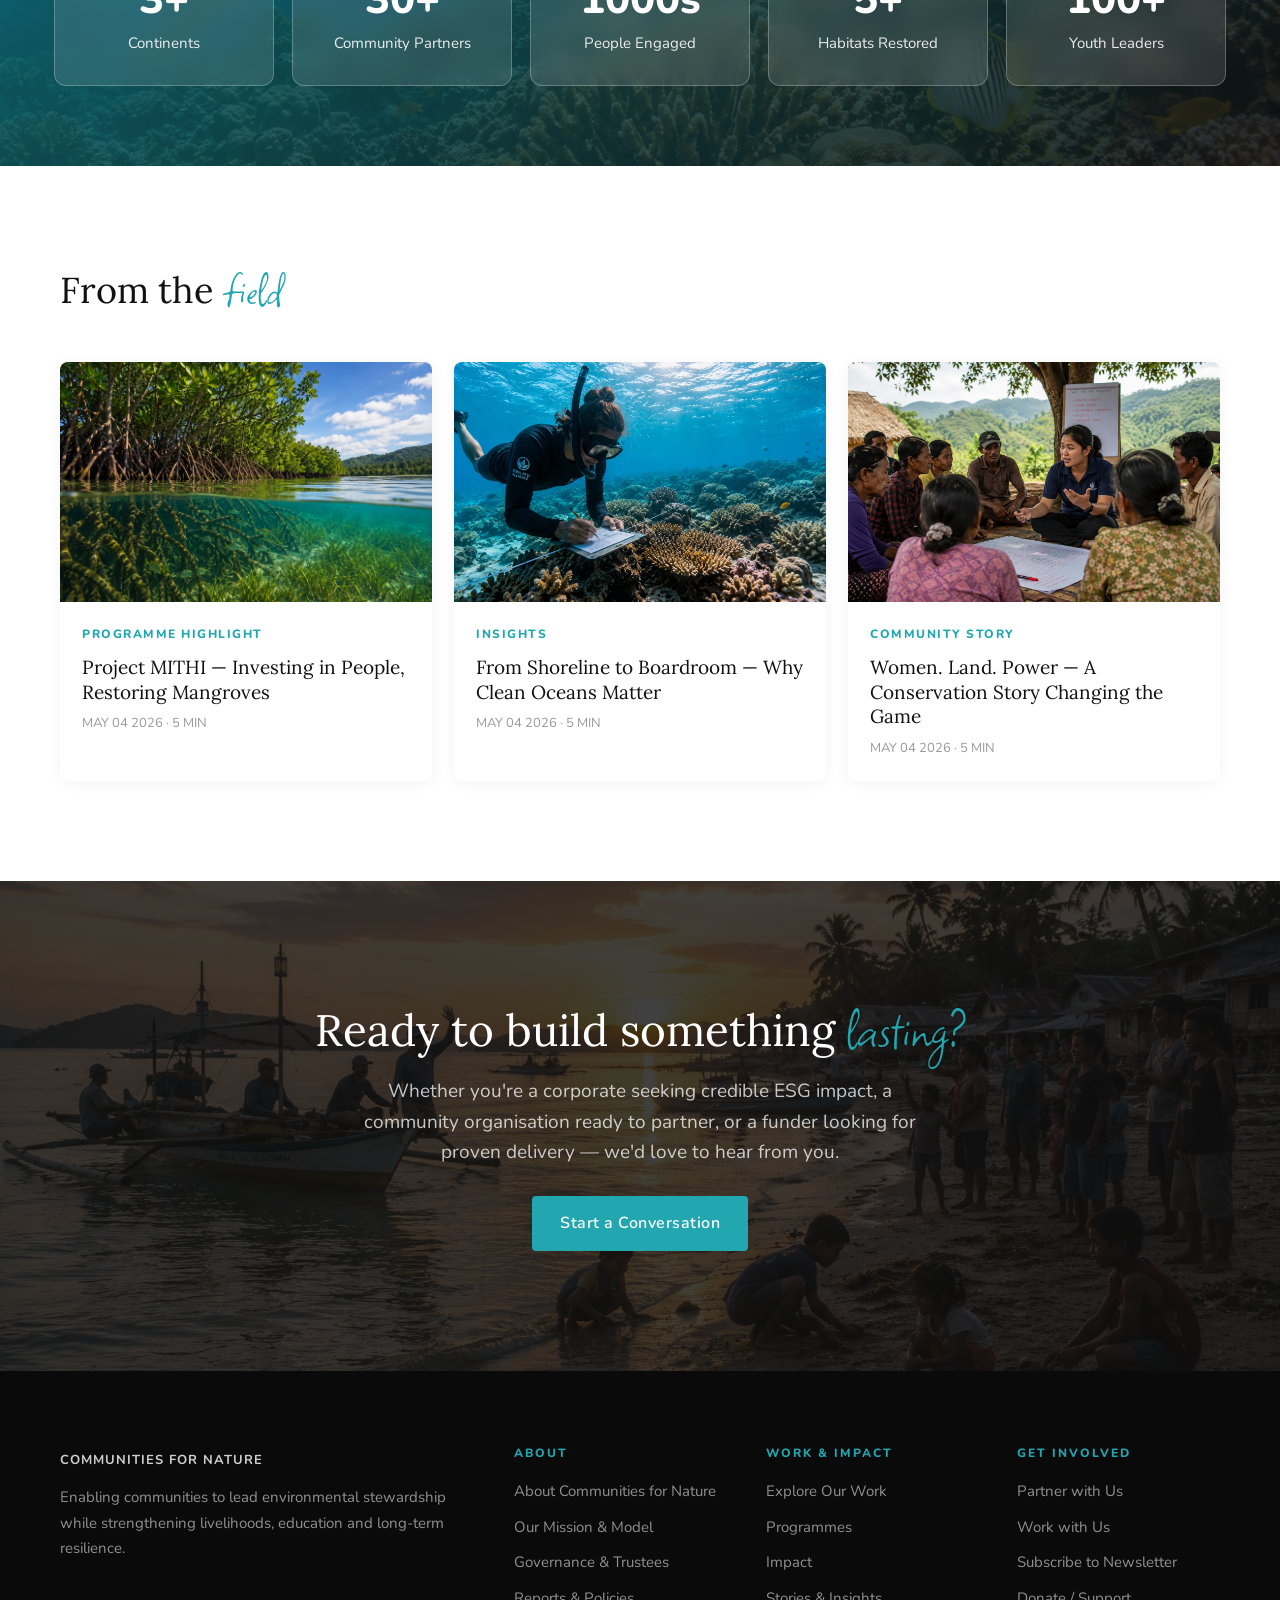
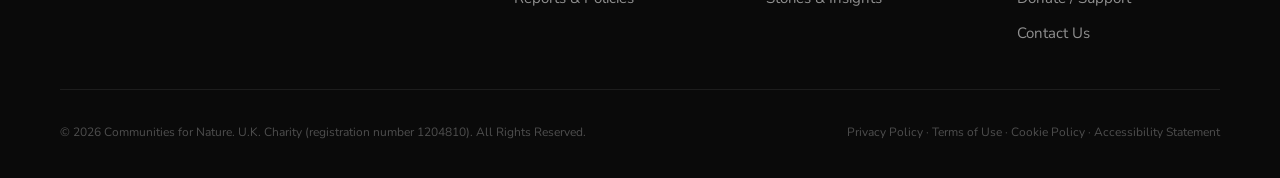
==== commit 2b1dd535: "Repoint asset paths after library/ restructure - Rewrite AI_images/ → library/ai_generated_images/ i" ====
--- a/index.html
+++ b/index.html
@@ -49,7 +49,7 @@
         }
         .principles::before {
             content: ''; position: absolute; inset: 0;
-            background: url('AI_images/community_mangrove_planting.jpeg') center/cover;
+            background: url('library/ai_generated_images/community_mangrove_planting.jpeg') center/cover;
             opacity: 0.18; z-index: 0;
         }
         .principles::after {
@@ -309,7 +309,7 @@
         }
         .final-cta::before {
             content: ''; position: absolute; inset: 0;
-            background: url('AI_images/happy_coastal_community_fishing_boat_philippines.jpeg') center/cover;
+            background: url('library/ai_generated_images/happy_coastal_community_fishing_boat_philippines.jpeg') center/cover;
             opacity: 0.2;
         }
         .final-cta-inner { position: relative; z-index: 2; max-width: 720px; margin: 0 auto; }
@@ -489,7 +489,7 @@
 
         <div class="audience-panels">
             <a href="get-involved.html#partner" class="audience-panel active" id="panel-corporates"
-               style="background-image: url('AI_images/Partner_with_us_strategic_partnerships.jpeg');">
+               style="background-image: url('library/ai_generated_images/Partner_with_us_strategic_partnerships.jpeg');">
                 <div class="audience-panel-content">
                     <h3>Partner with us</h3>
                     <p>To deliver long-term impact for nature and communities.</p>
@@ -497,7 +497,7 @@
                 </div>
             </a>
             <a href="get-involved.html#work" class="audience-panel" id="panel-community"
-               style="background-image: url('AI_images/tropical_learning_circle_community.jpeg');">
+               style="background-image: url('library/ai_generated_images/tropical_learning_circle_community.jpeg');">
                 <div class="audience-panel-content">
                     <h3>Collaborate with us</h3>
                     <p>To strengthen local solutions for people and planet.</p>
@@ -505,7 +505,7 @@
                 </div>
             </a>
             <a href="donate.html" class="audience-panel" id="panel-supporters"
-               style="background-image: url('AI_images/Mother_child_tropical_shoreline.jpeg');">
+               style="background-image: url('library/ai_generated_images/Mother_child_tropical_shoreline.jpeg');">
                 <div class="audience-panel-content">
                     <h3>Help support community-driven conservation</h3>
                     <p>Around the world.</p>
@@ -519,7 +519,7 @@
 <!-- IMMERSIVE STORY -->
 <section class="immersive">
     <div class="immersive-img">
-        <img src="AI_images/community_mangrove_planting.jpeg" alt="MITHI mangrove planting">
+        <img src="library/ai_generated_images/community_mangrove_planting.jpeg" alt="MITHI mangrove planting">
     </div>
     <div class="immersive-text">
         <span class="tag">Featured Story</span>
@@ -536,21 +536,21 @@
         <h2>A platform for <span class="highlight">lasting</span> conservation</h2>
         <p class="pillars-intro">Three foundations that turn intention into enduring impact — together.</p>
         <div class="pillars-row">
-            <a href="get-involved.html" class="pillar-card" style="background-image: url('AI_images/Partner_with_us_strategic_partnerships.jpeg');">
+            <a href="get-involved.html" class="pillar-card" style="background-image: url('library/ai_generated_images/Partner_with_us_strategic_partnerships.jpeg');">
                 <div class="pillar-content">
                     <span class="accent"></span>
                     <h3>Partnerships that deliver</h3>
                     <p>Communities, NGOs, scientists, corporates and funders co-designing long-term programmes with shared goals and measurable outcomes.</p>
                 </div>
             </a>
-            <a href="programmes.html" class="pillar-card" style="background-image: url('AI_images/Mangroves_above_below_water.png');">
+            <a href="programmes.html" class="pillar-card" style="background-image: url('library/ai_generated_images/Mangroves_above_below_water.png');">
                 <div class="pillar-content">
                     <span class="accent"></span>
                     <h3>Protecting ecosystems</h3>
                     <p>Mangrove regeneration, coral reef monitoring, forest restoration, species protection — locally led, scientifically grounded.</p>
                 </div>
             </a>
-            <a href="stories.html" class="pillar-card" style="background-image: url('AI_images/happy_coastal_community_fishing_boat_philippines.jpeg');">
+            <a href="stories.html" class="pillar-card" style="background-image: url('library/ai_generated_images/happy_coastal_community_fishing_boat_philippines.jpeg');">
                 <div class="pillar-content">
                     <span class="accent"></span>
                     <h3>Strengthening communities</h3>
@@ -562,7 +562,7 @@
 </section>
 
 <!-- IMPACT -->
-<section class="impact-section impact-visual" style="background-image: url('AI_images/sea_turtle_underwater_coral_reef_ACE.jpeg');">
+<section class="impact-section impact-visual" style="background-image: url('library/ai_generated_images/sea_turtle_underwater_coral_reef_ACE.jpeg');">
     <div class="impact-overlay"></div>
     <div class="impact-inner">
         <span class="section-label impact-label">Our Impact</span>
@@ -583,7 +583,7 @@
     <h2>From the <span class="highlight">field</span></h2>
     <div class="story-strip">
         <a href="story-mithi.html" class="story-item">
-            <div class="story-item-img"><img src="AI_images/Mangroves_above_below_water.png" alt="MITHI mangroves"></div>
+            <div class="story-item-img"><img src="library/ai_generated_images/Mangroves_above_below_water.png" alt="MITHI mangroves"></div>
             <div class="story-item-body">
                 <span class="tag">Programme Highlight</span>
                 <h3>Project MITHI — Investing in People, Restoring Mangroves</h3>
@@ -591,7 +591,7 @@
             </div>
         </a>
         <div class="story-item">
-            <div class="story-item-img"><img src="AI_images/tropical_reef_scientific_survey_diver.jpeg" alt="Reef science"></div>
+            <div class="story-item-img"><img src="library/ai_generated_images/tropical_reef_scientific_survey_diver.jpeg" alt="Reef science"></div>
             <div class="story-item-body">
                 <span class="tag">Insights</span>
                 <h3>From Shoreline to Boardroom — Why Clean Oceans Matter</h3>
@@ -599,7 +599,7 @@
             </div>
         </div>
         <div class="story-item">
-            <div class="story-item-img"><img src="AI_images/community_organising_women_empowerment.jpeg" alt="Women in conservation"></div>
+            <div class="story-item-img"><img src="library/ai_generated_images/community_organising_women_empowerment.jpeg" alt="Women in conservation"></div>
             <div class="story-item-body">
                 <span class="tag">Community Story</span>
                 <h3>Women. Land. Power — A Conservation Story Changing the Game</h3>
--- a/styles.css
+++ b/styles.css
@@ -309,7 +309,7 @@
     text-shadow: 0 1px 8px rgba(0,0,0,0.4);
 }
 .impact-section.impact-visual h2 { color: #fff; margin-bottom: 14px; }
-.impact-section.impact-visual h2 .highlight { color: #fff; }
+.impact-section.impact-visual h2 .highlight { color: var(--teal); }
 .impact-section.impact-visual .impact-lead {
     color: rgba(255,255,255,0.95);
     max-width: 720px; margin: 0 auto 44px;
